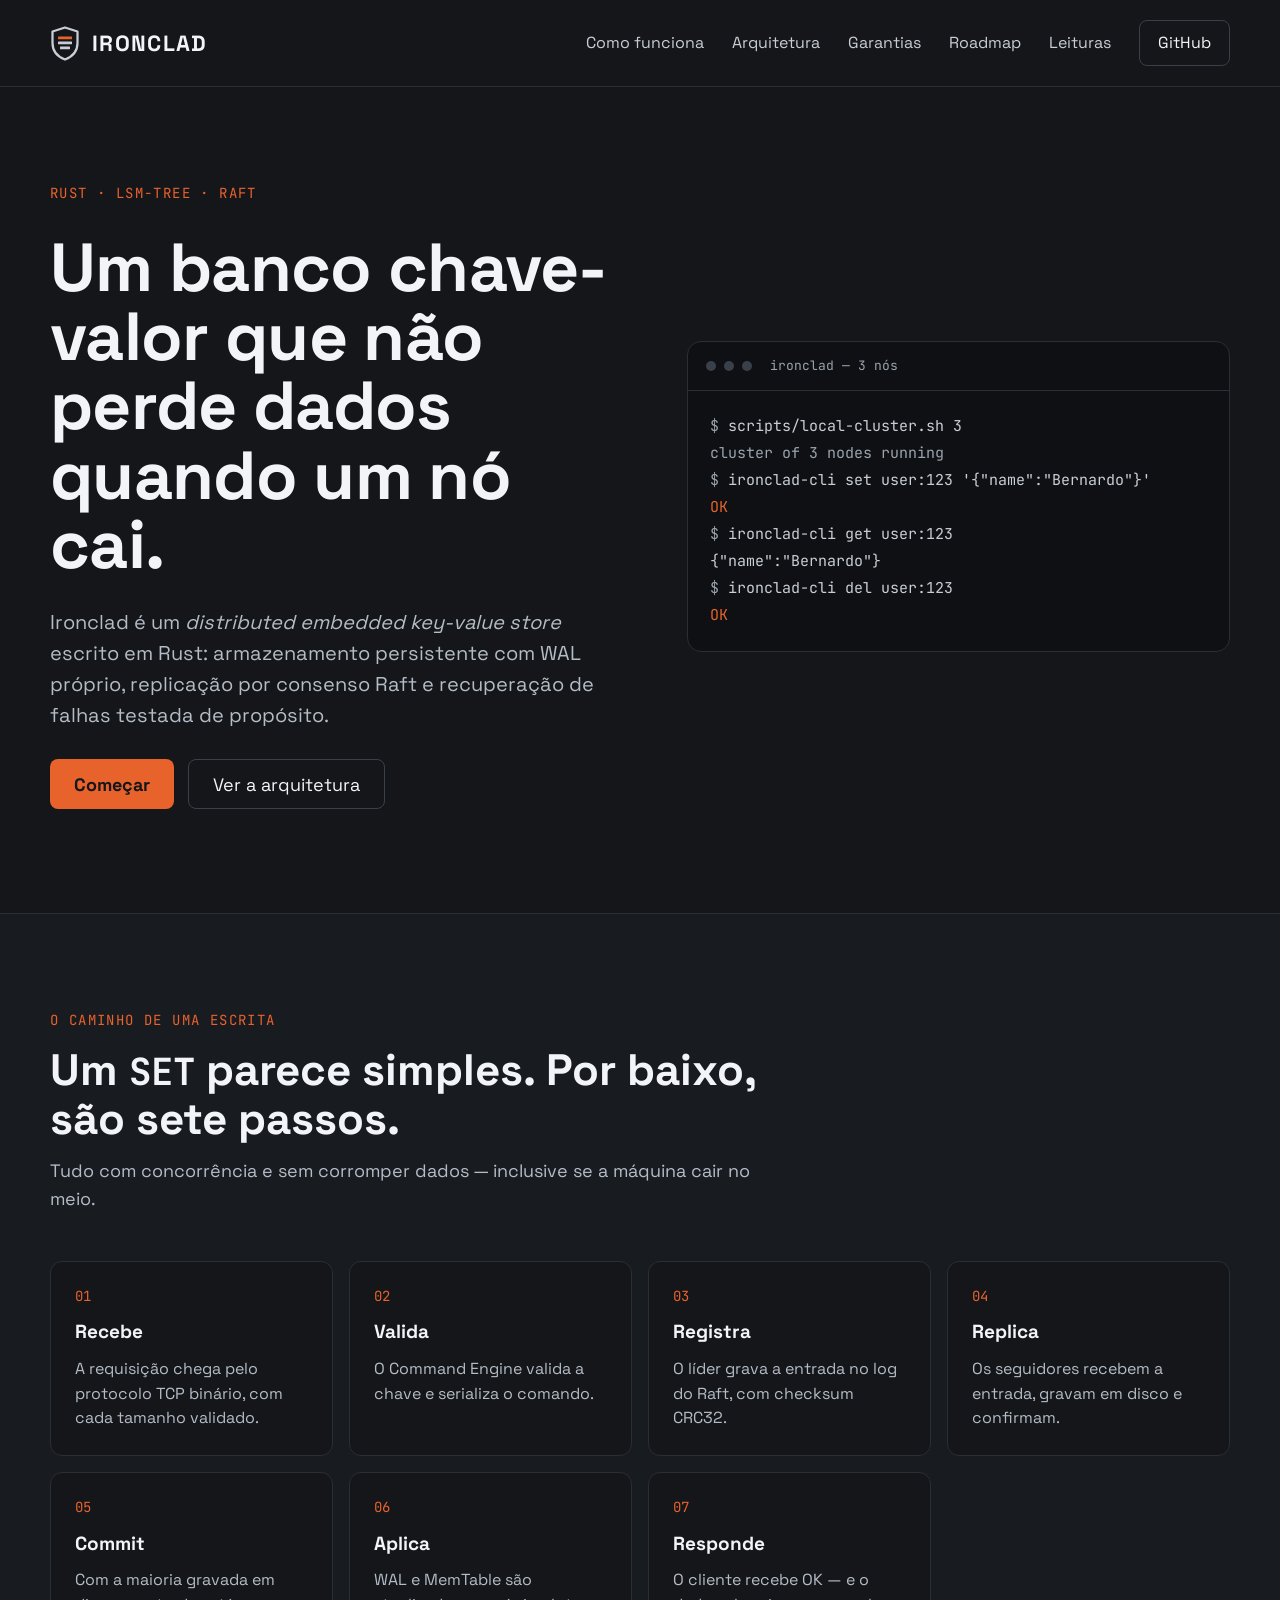
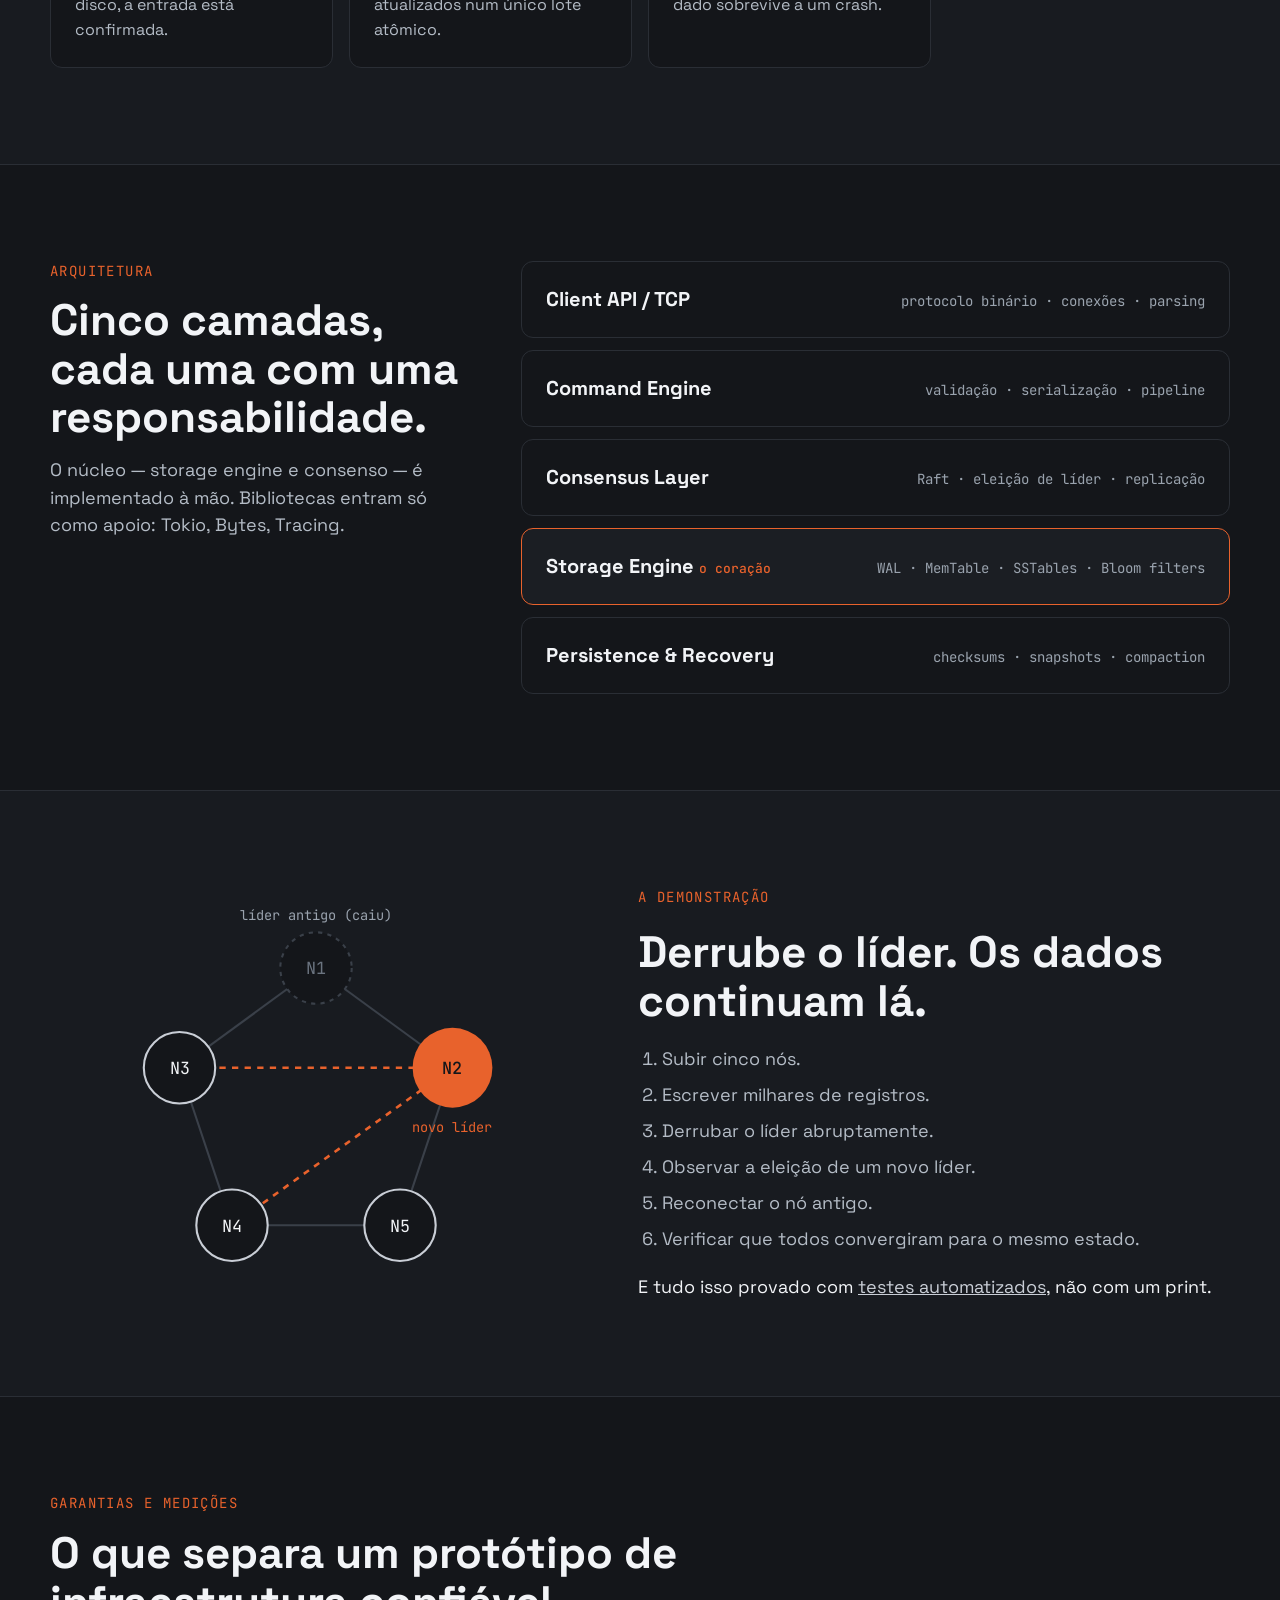
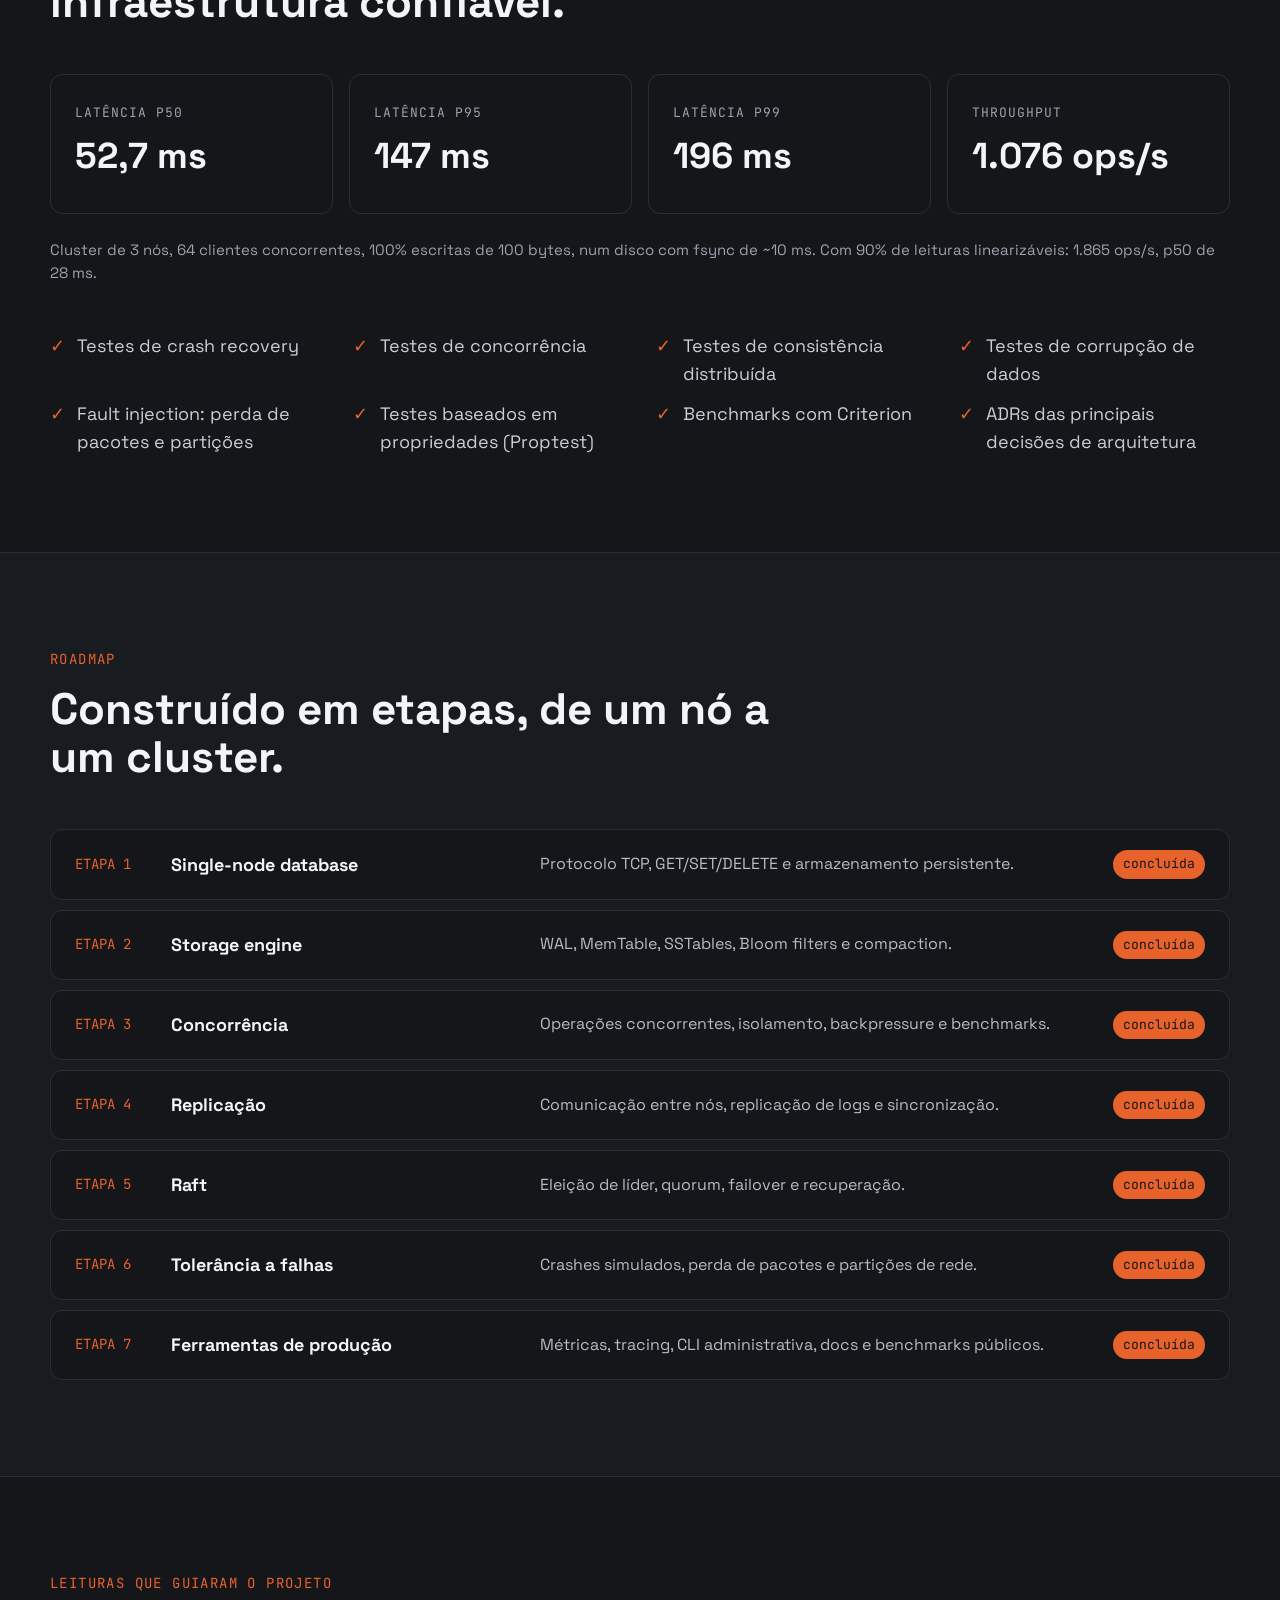
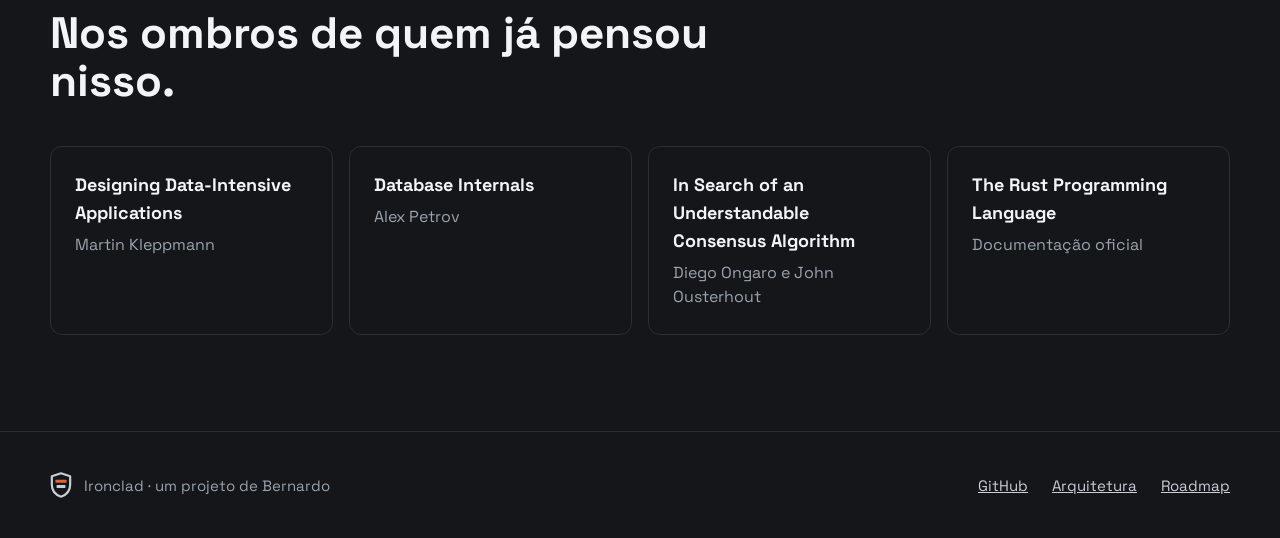
==== index.html @ 98f3405e "Add Ironclad landing page Static page describing Ironclad: write path, architecture, failover demo, " ====
<!doctype html>
<html lang="pt-BR">
<head>
<meta charset="utf-8">
<meta name="viewport" content="width=device-width, initial-scale=1">
<title>Ironclad — banco chave-valor distribuído em Rust</title>
<meta name="description" content="Ironclad: banco de dados chave-valor distribuído escrito do zero em Rust, com storage engine LSM-tree, consenso Raft e recuperação de falhas testada.">
<link rel="icon" href="data:image/svg+xml,%3Csvg xmlns='http://www.w3.org/2000/svg' viewBox='0 0 120 140'%3E%3Cpath d='M60 6 L110 22 V68 C110 102 89 123 60 134 C31 123 10 102 10 68 V22 Z' fill='%2314161A' stroke='%23C9CED6' stroke-width='12'/%3E%3Crect x='30' y='42' width='60' height='16' rx='2' fill='%23E8622C'/%3E%3Crect x='36' y='70' width='48' height='16' rx='2' fill='%23C9CED6'/%3E%3C/svg%3E">
<link rel="preconnect" href="https://fonts.googleapis.com">
<link rel="stylesheet" href="https://fonts.googleapis.com/css2?family=Space+Grotesk:wght@400;500;700&amp;family=JetBrains+Mono:wght@400;500&amp;display=swap">
<style>
body{margin:0;background:#14161A}
a{color:#C9CED6}a:hover{color:#FFFFFF}
</style>
</head>
<body>
<div style="background: #14161A; color: #F2F4F7; font-family: 'Space Grotesk', sans-serif; font-size: 18px; line-height: 1.55">

<header style="border-bottom: 1px solid #2A2E35">
<nav aria-label="Principal" style="max-width: 1180px; margin: 0 auto; padding: 20px 24px; display: flex; flex-wrap: wrap; align-items: center; justify-content: space-between; gap: 16px 32px">
<a href="#topo" style="display: flex; align-items: center; gap: 12px; text-decoration: none; color: #F2F4F7">
<svg width="30" height="35" viewBox="0 0 120 140" aria-hidden="true">
<path d="M60 6 L110 22 V68 C110 102 89 123 60 134 C31 123 10 102 10 68 V22 Z" fill="none" stroke="#C9CED6" stroke-width="9" stroke-linejoin="round"></path>
<rect x="32" y="42" width="56" height="11" rx="2" fill="#E8622C"></rect>
<rect x="32" y="62" width="56" height="11" rx="2" fill="#C9CED6"></rect>
<rect x="40" y="82" width="40" height="11" rx="2" fill="#C9CED6"></rect>
</svg>
<span style="font-size: 22px; font-weight: 700; letter-spacing: 0.06em">IRONCLAD</span>
</a>
<div style="display: flex; flex-wrap: wrap; align-items: center; gap: 8px 28px; font-size: 16px">
<a href="#escrita" style="text-decoration: none">Como funciona</a>
<a href="#arquitetura" style="text-decoration: none">Arquitetura</a>
<a href="#garantias" style="text-decoration: none">Garantias</a>
<a href="#roadmap" style="text-decoration: none">Roadmap</a>
<a href="#leituras" style="text-decoration: none">Leituras</a>
<a href="https://github.com/berdfandrade/ironclad" style="display: inline-flex; align-items: center; min-height: 44px; padding: 0 18px; border: 1px solid #3A4049; border-radius: 8px; text-decoration: none; color: #F2F4F7">GitHub</a>
</div>
</nav>
</header>

<section id="topo" style="max-width: 1180px; margin: 0 auto; padding: 96px 24px 104px; display: flex; flex-wrap: wrap; align-items: center; gap: 56px">
<div style="flex: 1 1 460px; display: flex; flex-direction: column; gap: 28px">
<div style="font-family: 'JetBrains Mono', monospace; font-size: 14px; letter-spacing: 0.1em; color: #E8622C">RUST · LSM-TREE · RAFT</div>
<h1 style="margin: 0; font-size: clamp(40px, 6vw, 68px); line-height: 1.02; font-weight: 700; letter-spacing: -0.01em">Um banco chave-valor que não perde dados quando um nó cai.</h1>
<p style="margin: 0; font-size: 20px; color: #B4BCC6; max-width: 560px">Ironclad é um <em>distributed embedded key-value store</em> escrito em Rust: armazenamento persistente com WAL próprio, replicação por consenso Raft e recuperação de falhas testada de propósito.</p>
<div style="display: flex; flex-wrap: wrap; gap: 14px">
<a href="#comecar" style="display: inline-flex; align-items: center; min-height: 48px; padding: 0 24px; border-radius: 8px; background: #E8622C; color: #14161A; font-weight: 700; text-decoration: none">Começar</a>
<a href="#arquitetura" style="display: inline-flex; align-items: center; min-height: 48px; padding: 0 24px; border-radius: 8px; border: 1px solid #3A4049; color: #F2F4F7; text-decoration: none">Ver a arquitetura</a>
</div>
</div>
<div id="comecar" style="flex: 1 1 420px; min-width: 0; background: #0E1013; border: 1px solid #2A2E35; border-radius: 14px; overflow: hidden">
<div style="display: flex; align-items: center; gap: 8px; padding: 14px 18px; border-bottom: 1px solid #2A2E35">
<span style="width: 10px; height: 10px; border-radius: 50%; background: #3A4049"></span>
<span style="width: 10px; height: 10px; border-radius: 50%; background: #3A4049"></span>
<span style="width: 10px; height: 10px; border-radius: 50%; background: #3A4049"></span>
<span style="margin-left: 10px; font-family: 'JetBrains Mono', monospace; font-size: 13px; color: #9AA3AE">ironclad — 3 nós</span>
</div>
<pre style="margin: 0; padding: 22px; overflow-x: auto; font-family: 'JetBrains Mono', monospace; font-size: 15px; line-height: 1.8; color: #C9CED6"><span style="color: #9AA3AE">$</span> scripts/local-cluster.sh 3
<span style="color: #9AA3AE">cluster of 3 nodes running</span>
<span style="color: #9AA3AE">$</span> ironclad-cli set user:123 '{"name":"Bernardo"}'
<span style="color: #E8622C">OK</span>
<span style="color: #9AA3AE">$</span> ironclad-cli get user:123
{"name":"Bernardo"}
<span style="color: #9AA3AE">$</span> ironclad-cli del user:123
<span style="color: #E8622C">OK</span></pre>
</div>
</section>

<section id="escrita" style="border-top: 1px solid #2A2E35; background: #181B20">
<div style="max-width: 1180px; margin: 0 auto; padding: 96px 24px; display: flex; flex-direction: column; gap: 48px">
<div style="display: flex; flex-direction: column; gap: 14px; max-width: 720px">
<div style="font-family: 'JetBrains Mono', monospace; font-size: 14px; letter-spacing: 0.1em; color: #E8622C">O CAMINHO DE UMA ESCRITA</div>
<h2 style="margin: 0; font-size: clamp(32px, 4vw, 44px); line-height: 1.1">Um <code style="font-family: 'JetBrains Mono', monospace; font-size: 0.85em">SET</code> parece simples. Por baixo, são sete passos.</h2>
<p style="margin: 0; color: #B4BCC6">Tudo com concorrência e sem corromper dados — inclusive se a máquina cair no meio.</p>
</div>
<ol style="margin: 0; padding: 0; list-style: none; display: grid; grid-template-columns: repeat(auto-fit, minmax(240px, 1fr)); gap: 16px">
<li style="padding: 24px; background: #14161A; border: 1px solid #2A2E35; border-radius: 12px; display: flex; flex-direction: column; gap: 10px"><span style="font-family: 'JetBrains Mono', monospace; font-size: 14px; color: #E8622C">01</span><strong style="font-size: 19px">Recebe</strong><span style="color: #B4BCC6; font-size: 16px">A requisição chega pelo protocolo TCP binário, com cada tamanho validado.</span></li>
<li style="padding: 24px; background: #14161A; border: 1px solid #2A2E35; border-radius: 12px; display: flex; flex-direction: column; gap: 10px"><span style="font-family: 'JetBrains Mono', monospace; font-size: 14px; color: #E8622C">02</span><strong style="font-size: 19px">Valida</strong><span style="color: #B4BCC6; font-size: 16px">O Command Engine valida a chave e serializa o comando.</span></li>
<li style="padding: 24px; background: #14161A; border: 1px solid #2A2E35; border-radius: 12px; display: flex; flex-direction: column; gap: 10px"><span style="font-family: 'JetBrains Mono', monospace; font-size: 14px; color: #E8622C">03</span><strong style="font-size: 19px">Registra</strong><span style="color: #B4BCC6; font-size: 16px">O líder grava a entrada no log do Raft, com checksum CRC32.</span></li>
<li style="padding: 24px; background: #14161A; border: 1px solid #2A2E35; border-radius: 12px; display: flex; flex-direction: column; gap: 10px"><span style="font-family: 'JetBrains Mono', monospace; font-size: 14px; color: #E8622C">04</span><strong style="font-size: 19px">Replica</strong><span style="color: #B4BCC6; font-size: 16px">Os seguidores recebem a entrada, gravam em disco e confirmam.</span></li>
<li style="padding: 24px; background: #14161A; border: 1px solid #2A2E35; border-radius: 12px; display: flex; flex-direction: column; gap: 10px"><span style="font-family: 'JetBrains Mono', monospace; font-size: 14px; color: #E8622C">05</span><strong style="font-size: 19px">Commit</strong><span style="color: #B4BCC6; font-size: 16px">Com a maioria gravada em disco, a entrada está confirmada.</span></li>
<li style="padding: 24px; background: #14161A; border: 1px solid #2A2E35; border-radius: 12px; display: flex; flex-direction: column; gap: 10px"><span style="font-family: 'JetBrains Mono', monospace; font-size: 14px; color: #E8622C">06</span><strong style="font-size: 19px">Aplica</strong><span style="color: #B4BCC6; font-size: 16px">WAL e MemTable são atualizados num único lote atômico.</span></li>
<li style="padding: 24px; background: #14161A; border: 1px solid #2A2E35; border-radius: 12px; display: flex; flex-direction: column; gap: 10px"><span style="font-family: 'JetBrains Mono', monospace; font-size: 14px; color: #E8622C">07</span><strong style="font-size: 19px">Responde</strong><span style="color: #B4BCC6; font-size: 16px">O cliente recebe OK — e o dado sobrevive a um crash.</span></li>
</ol>
</div>
</section>

<section id="arquitetura" style="border-top: 1px solid #2A2E35">
<div style="max-width: 1180px; margin: 0 auto; padding: 96px 24px; display: flex; flex-wrap: wrap; gap: 56px">
<div style="flex: 1 1 340px; display: flex; flex-direction: column; gap: 14px">
<div style="font-family: 'JetBrains Mono', monospace; font-size: 14px; letter-spacing: 0.1em; color: #E8622C">ARQUITETURA</div>
<h2 style="margin: 0; font-size: clamp(32px, 4vw, 44px); line-height: 1.1">Cinco camadas, cada uma com uma responsabilidade.</h2>
<p style="margin: 0; color: #B4BCC6">O núcleo — storage engine e consenso — é implementado à mão. Bibliotecas entram só como apoio: Tokio, Bytes, Tracing.</p>
</div>
<div style="flex: 2 1 560px; display: flex; flex-direction: column; gap: 12px">
<div style="padding: 22px 24px; border: 1px solid #2A2E35; border-radius: 12px; display: flex; flex-wrap: wrap; align-items: baseline; justify-content: space-between; gap: 8px 24px"><strong style="font-size: 20px">Client API / TCP</strong><span style="font-family: 'JetBrains Mono', monospace; font-size: 14px; color: #9AA3AE">protocolo binário · conexões · parsing</span></div>
<div style="padding: 22px 24px; border: 1px solid #2A2E35; border-radius: 12px; display: flex; flex-wrap: wrap; align-items: baseline; justify-content: space-between; gap: 8px 24px"><strong style="font-size: 20px">Command Engine</strong><span style="font-family: 'JetBrains Mono', monospace; font-size: 14px; color: #9AA3AE">validação · serialização · pipeline</span></div>
<div style="padding: 22px 24px; border: 1px solid #2A2E35; border-radius: 12px; display: flex; flex-wrap: wrap; align-items: baseline; justify-content: space-between; gap: 8px 24px"><strong style="font-size: 20px">Consensus Layer</strong><span style="font-family: 'JetBrains Mono', monospace; font-size: 14px; color: #9AA3AE">Raft · eleição de líder · replicação</span></div>
<div style="padding: 22px 24px; border: 1px solid #E8622C; border-radius: 12px; background: #1B1E23; display: flex; flex-wrap: wrap; align-items: baseline; justify-content: space-between; gap: 8px 24px"><strong style="font-size: 20px">Storage Engine <span style="font-family: 'JetBrains Mono', monospace; font-size: 13px; font-weight: 500; color: #E8622C">o coração</span></strong><span style="font-family: 'JetBrains Mono', monospace; font-size: 14px; color: #9AA3AE">WAL · MemTable · SSTables · Bloom filters</span></div>
<div style="padding: 22px 24px; border: 1px solid #2A2E35; border-radius: 12px; display: flex; flex-wrap: wrap; align-items: baseline; justify-content: space-between; gap: 8px 24px"><strong style="font-size: 20px">Persistence &amp; Recovery</strong><span style="font-family: 'JetBrains Mono', monospace; font-size: 14px; color: #9AA3AE">checksums · snapshots · compaction</span></div>
</div>
</div>
</section>

<section style="border-top: 1px solid #2A2E35; background: #181B20">
<div style="max-width: 1180px; margin: 0 auto; padding: 96px 24px; display: flex; flex-wrap: wrap; align-items: center; gap: 56px">
<div style="flex: 1 1 380px; display: flex; justify-content: center">
<svg width="100%" viewBox="0 0 400 360" style="max-width: 420px" role="img" aria-label="Cluster de cinco nós: o líder antigo caiu e um novo líder foi eleito">
<g stroke="#3A4049" stroke-width="2" fill="none">
<line x1="200" y1="60" x2="330" y2="155"></line><line x1="200" y1="60" x2="70" y2="155"></line>
<line x1="330" y1="155" x2="280" y2="305"></line><line x1="70" y1="155" x2="120" y2="305"></line>
<line x1="120" y1="305" x2="280" y2="305"></line>
</g>
<g stroke="#E8622C" stroke-width="2.5" stroke-dasharray="6 6" fill="none">
<line x1="330" y1="155" x2="70" y2="155"></line><line x1="330" y1="155" x2="120" y2="305"></line>
</g>
<circle cx="200" cy="60" r="34" fill="#14161A" stroke="#3A4049" stroke-width="2" stroke-dasharray="4 5"></circle>
<text x="200" y="66" text-anchor="middle" font-family="JetBrains Mono, monospace" font-size="16" fill="#6B7480">N1</text>
<text x="200" y="14" text-anchor="middle" font-family="JetBrains Mono, monospace" font-size="13" fill="#9AA3AE">líder antigo (caiu)</text>
<circle cx="330" cy="155" r="38" fill="#E8622C"></circle>
<text x="330" y="161" text-anchor="middle" font-family="JetBrains Mono, monospace" font-size="16" font-weight="500" fill="#14161A">N2</text>
<text x="330" y="216" text-anchor="middle" font-family="JetBrains Mono, monospace" font-size="13" fill="#E8622C">novo líder</text>
<circle cx="70" cy="155" r="34" fill="#14161A" stroke="#C9CED6" stroke-width="2"></circle>
<text x="70" y="161" text-anchor="middle" font-family="JetBrains Mono, monospace" font-size="16" fill="#F2F4F7">N3</text>
<circle cx="120" cy="305" r="34" fill="#14161A" stroke="#C9CED6" stroke-width="2"></circle>
<text x="120" y="311" text-anchor="middle" font-family="JetBrains Mono, monospace" font-size="16" fill="#F2F4F7">N4</text>
<circle cx="280" cy="305" r="34" fill="#14161A" stroke="#C9CED6" stroke-width="2"></circle>
<text x="280" y="311" text-anchor="middle" font-family="JetBrains Mono, monospace" font-size="16" fill="#F2F4F7">N5</text>
</svg>
</div>
<div style="flex: 1 1 440px; display: flex; flex-direction: column; gap: 20px">
<div style="font-family: 'JetBrains Mono', monospace; font-size: 14px; letter-spacing: 0.1em; color: #E8622C">A DEMONSTRAÇÃO</div>
<h2 style="margin: 0; font-size: clamp(32px, 4vw, 44px); line-height: 1.1">Derrube o líder. Os dados continuam lá.</h2>
<ol style="margin: 0; padding-left: 24px; color: #B4BCC6; display: flex; flex-direction: column; gap: 8px">
<li>Subir cinco nós.</li>
<li>Escrever milhares de registros.</li>
<li>Derrubar o líder abruptamente.</li>
<li>Observar a eleição de um novo líder.</li>
<li>Reconectar o nó antigo.</li>
<li>Verificar que todos convergiram para o mesmo estado.</li>
</ol>
<p style="margin: 0; color: #F2F4F7">E tudo isso provado com <a href="https://github.com/berdfandrade/ironclad/blob/main/tests/cluster.rs">testes automatizados</a>, não com um print.</p>
</div>
</div>
</section>

<section id="garantias" style="border-top: 1px solid #2A2E35">
<div style="max-width: 1180px; margin: 0 auto; padding: 96px 24px; display: flex; flex-direction: column; gap: 48px">
<div style="display: flex; flex-direction: column; gap: 14px; max-width: 720px">
<div style="font-family: 'JetBrains Mono', monospace; font-size: 14px; letter-spacing: 0.1em; color: #E8622C">GARANTIAS E MEDIÇÕES</div>
<h2 style="margin: 0; font-size: clamp(32px, 4vw, 44px); line-height: 1.1">O que separa um protótipo de infraestrutura confiável.</h2>
</div>
<div style="display: grid; grid-template-columns: repeat(auto-fit, minmax(200px, 1fr)); gap: 16px">
<div style="padding: 28px 24px; border: 1px solid #2A2E35; border-radius: 12px; display: flex; flex-direction: column; gap: 6px"><span style="font-family: 'JetBrains Mono', monospace; font-size: 13px; letter-spacing: 0.08em; color: #9AA3AE">LATÊNCIA P50</span><span style="font-size: 36px; font-weight: 700">52,7 ms</span></div>
<div style="padding: 28px 24px; border: 1px solid #2A2E35; border-radius: 12px; display: flex; flex-direction: column; gap: 6px"><span style="font-family: 'JetBrains Mono', monospace; font-size: 13px; letter-spacing: 0.08em; color: #9AA3AE">LATÊNCIA P95</span><span style="font-size: 36px; font-weight: 700">147 ms</span></div>
<div style="padding: 28px 24px; border: 1px solid #2A2E35; border-radius: 12px; display: flex; flex-direction: column; gap: 6px"><span style="font-family: 'JetBrains Mono', monospace; font-size: 13px; letter-spacing: 0.08em; color: #9AA3AE">LATÊNCIA P99</span><span style="font-size: 36px; font-weight: 700">196 ms</span></div>
<div style="padding: 28px 24px; border: 1px solid #2A2E35; border-radius: 12px; display: flex; flex-direction: column; gap: 6px"><span style="font-family: 'JetBrains Mono', monospace; font-size: 13px; letter-spacing: 0.08em; color: #9AA3AE">THROUGHPUT</span><span style="font-size: 36px; font-weight: 700">1.076 ops/s</span></div>
</div>
<p style="margin: -24px 0 0; font-size: 15px; color: #9AA3AE">Cluster de 3 nós, 64 clientes concorrentes, 100% escritas de 100 bytes, num disco com fsync de ~10 ms. Com 90% de leituras linearizáveis: 1.865 ops/s, p50 de 28 ms.</p>
<ul style="margin: 0; padding: 0; list-style: none; display: grid; grid-template-columns: repeat(auto-fit, minmax(260px, 1fr)); gap: 12px 32px; color: #C9CED6">
<li style="display: flex; gap: 12px"><span style="color: #E8622C; font-family: 'JetBrains Mono', monospace">✓</span>Testes de crash recovery</li>
<li style="display: flex; gap: 12px"><span style="color: #E8622C; font-family: 'JetBrains Mono', monospace">✓</span>Testes de concorrência</li>
<li style="display: flex; gap: 12px"><span style="color: #E8622C; font-family: 'JetBrains Mono', monospace">✓</span>Testes de consistência distribuída</li>
<li style="display: flex; gap: 12px"><span style="color: #E8622C; font-family: 'JetBrains Mono', monospace">✓</span>Testes de corrupção de dados</li>
<li style="display: flex; gap: 12px"><span style="color: #E8622C; font-family: 'JetBrains Mono', monospace">✓</span>Fault injection: perda de pacotes e partições</li>
<li style="display: flex; gap: 12px"><span style="color: #E8622C; font-family: 'JetBrains Mono', monospace">✓</span>Testes baseados em propriedades (Proptest)</li>
<li style="display: flex; gap: 12px"><span style="color: #E8622C; font-family: 'JetBrains Mono', monospace">✓</span>Benchmarks com Criterion</li>
<li style="display: flex; gap: 12px"><span style="color: #E8622C; font-family: 'JetBrains Mono', monospace">✓</span>ADRs das principais decisões de arquitetura</li>
</ul>
</div>
</section>

<section id="roadmap" style="border-top: 1px solid #2A2E35; background: #181B20">
<div style="max-width: 1180px; margin: 0 auto; padding: 96px 24px; display: flex; flex-direction: column; gap: 48px">
<div style="display: flex; flex-direction: column; gap: 14px; max-width: 720px">
<div style="font-family: 'JetBrains Mono', monospace; font-size: 14px; letter-spacing: 0.1em; color: #E8622C">ROADMAP</div>
<h2 style="margin: 0; font-size: clamp(32px, 4vw, 44px); line-height: 1.1">Construído em etapas, de um nó a um cluster.</h2>
</div>
<ol style="margin: 0; padding: 0; list-style: none; display: flex; flex-direction: column; gap: 10px">
<li style="padding: 20px 24px; background: #14161A; border: 1px solid #2A2E35; border-radius: 12px; display: flex; flex-wrap: wrap; align-items: center; gap: 8px 24px"><span style="font-family: 'JetBrains Mono', monospace; font-size: 14px; color: #E8622C; min-width: 72px">ETAPA 1</span><strong style="flex: 1 1 220px">Single-node database</strong><span style="flex: 2 1 300px; color: #B4BCC6; font-size: 16px">Protocolo TCP, GET/SET/DELETE e armazenamento persistente.</span><span style="font-family: 'JetBrains Mono', monospace; font-size: 13px; padding: 4px 10px; border-radius: 999px; background: #E8622C; color: #14161A">concluída</span></li>
<li style="padding: 20px 24px; background: #14161A; border: 1px solid #2A2E35; border-radius: 12px; display: flex; flex-wrap: wrap; align-items: center; gap: 8px 24px"><span style="font-family: 'JetBrains Mono', monospace; font-size: 14px; color: #E8622C; min-width: 72px">ETAPA 2</span><strong style="flex: 1 1 220px">Storage engine</strong><span style="flex: 2 1 300px; color: #B4BCC6; font-size: 16px">WAL, MemTable, SSTables, Bloom filters e compaction.</span><span style="font-family: 'JetBrains Mono', monospace; font-size: 13px; padding: 4px 10px; border-radius: 999px; background: #E8622C; color: #14161A">concluída</span></li>
<li style="padding: 20px 24px; background: #14161A; border: 1px solid #2A2E35; border-radius: 12px; display: flex; flex-wrap: wrap; align-items: center; gap: 8px 24px"><span style="font-family: 'JetBrains Mono', monospace; font-size: 14px; color: #E8622C; min-width: 72px">ETAPA 3</span><strong style="flex: 1 1 220px">Concorrência</strong><span style="flex: 2 1 300px; color: #B4BCC6; font-size: 16px">Operações concorrentes, isolamento, backpressure e benchmarks.</span><span style="font-family: 'JetBrains Mono', monospace; font-size: 13px; padding: 4px 10px; border-radius: 999px; background: #E8622C; color: #14161A">concluída</span></li>
<li style="padding: 20px 24px; background: #14161A; border: 1px solid #2A2E35; border-radius: 12px; display: flex; flex-wrap: wrap; align-items: center; gap: 8px 24px"><span style="font-family: 'JetBrains Mono', monospace; font-size: 14px; color: #E8622C; min-width: 72px">ETAPA 4</span><strong style="flex: 1 1 220px">Replicação</strong><span style="flex: 2 1 300px; color: #B4BCC6; font-size: 16px">Comunicação entre nós, replicação de logs e sincronização.</span><span style="font-family: 'JetBrains Mono', monospace; font-size: 13px; padding: 4px 10px; border-radius: 999px; background: #E8622C; color: #14161A">concluída</span></li>
<li style="padding: 20px 24px; background: #14161A; border: 1px solid #2A2E35; border-radius: 12px; display: flex; flex-wrap: wrap; align-items: center; gap: 8px 24px"><span style="font-family: 'JetBrains Mono', monospace; font-size: 14px; color: #E8622C; min-width: 72px">ETAPA 5</span><strong style="flex: 1 1 220px">Raft</strong><span style="flex: 2 1 300px; color: #B4BCC6; font-size: 16px">Eleição de líder, quorum, failover e recuperação.</span><span style="font-family: 'JetBrains Mono', monospace; font-size: 13px; padding: 4px 10px; border-radius: 999px; background: #E8622C; color: #14161A">concluída</span></li>
<li style="padding: 20px 24px; background: #14161A; border: 1px solid #2A2E35; border-radius: 12px; display: flex; flex-wrap: wrap; align-items: center; gap: 8px 24px"><span style="font-family: 'JetBrains Mono', monospace; font-size: 14px; color: #E8622C; min-width: 72px">ETAPA 6</span><strong style="flex: 1 1 220px">Tolerância a falhas</strong><span style="flex: 2 1 300px; color: #B4BCC6; font-size: 16px">Crashes simulados, perda de pacotes e partições de rede.</span><span style="font-family: 'JetBrains Mono', monospace; font-size: 13px; padding: 4px 10px; border-radius: 999px; background: #E8622C; color: #14161A">concluída</span></li>
<li style="padding: 20px 24px; background: #14161A; border: 1px solid #2A2E35; border-radius: 12px; display: flex; flex-wrap: wrap; align-items: center; gap: 8px 24px"><span style="font-family: 'JetBrains Mono', monospace; font-size: 14px; color: #E8622C; min-width: 72px">ETAPA 7</span><strong style="flex: 1 1 220px">Ferramentas de produção</strong><span style="flex: 2 1 300px; color: #B4BCC6; font-size: 16px">Métricas, tracing, CLI administrativa, docs e benchmarks públicos.</span><span style="font-family: 'JetBrains Mono', monospace; font-size: 13px; padding: 4px 10px; border-radius: 999px; background: #E8622C; color: #14161A">concluída</span></li>
</ol>
</div>
</section>

<section id="leituras" style="border-top: 1px solid #2A2E35">
<div style="max-width: 1180px; margin: 0 auto; padding: 96px 24px; display: flex; flex-direction: column; gap: 40px">
<div style="display: flex; flex-direction: column; gap: 14px; max-width: 720px">
<div style="font-family: 'JetBrains Mono', monospace; font-size: 14px; letter-spacing: 0.1em; color: #E8622C">LEITURAS QUE GUIARAM O PROJETO</div>
<h2 style="margin: 0; font-size: clamp(32px, 4vw, 44px); line-height: 1.1">Nos ombros de quem já pensou nisso.</h2>
</div>
<div style="display: grid; grid-template-columns: repeat(auto-fit, minmax(240px, 1fr)); gap: 16px">
<div style="padding: 24px; border: 1px solid #2A2E35; border-radius: 12px; display: flex; flex-direction: column; gap: 6px"><strong>Designing Data-Intensive Applications</strong><span style="color: #9AA3AE; font-size: 16px">Martin Kleppmann</span></div>
<div style="padding: 24px; border: 1px solid #2A2E35; border-radius: 12px; display: flex; flex-direction: column; gap: 6px"><strong>Database Internals</strong><span style="color: #9AA3AE; font-size: 16px">Alex Petrov</span></div>
<div style="padding: 24px; border: 1px solid #2A2E35; border-radius: 12px; display: flex; flex-direction: column; gap: 6px"><strong>In Search of an Understandable Consensus Algorithm</strong><span style="color: #9AA3AE; font-size: 16px">Diego Ongaro e John Ousterhout</span></div>
<div style="padding: 24px; border: 1px solid #2A2E35; border-radius: 12px; display: flex; flex-direction: column; gap: 6px"><strong>The Rust Programming Language</strong><span style="color: #9AA3AE; font-size: 16px">Documentação oficial</span></div>
</div>
</div>
</section>

<footer style="border-top: 1px solid #2A2E35">
<div style="max-width: 1180px; margin: 0 auto; padding: 40px 24px; display: flex; flex-wrap: wrap; align-items: center; justify-content: space-between; gap: 16px; font-size: 15px; color: #9AA3AE">
<div style="display: flex; align-items: center; gap: 12px">
<svg width="22" height="26" viewBox="0 0 120 140" aria-hidden="true">
<path d="M60 6 L110 22 V68 C110 102 89 123 60 134 C31 123 10 102 10 68 V22 Z" fill="none" stroke="#C9CED6" stroke-width="12" stroke-linejoin="round"></path>
<rect x="30" y="42" width="60" height="16" rx="2" fill="#E8622C"></rect>
<rect x="36" y="70" width="48" height="16" rx="2" fill="#C9CED6"></rect>
</svg>
<span>Ironclad · um projeto de Bernardo</span>
</div>
<div style="display: flex; flex-wrap: wrap; gap: 24px">
<a href="https://github.com/berdfandrade/ironclad">GitHub</a>
<a href="#arquitetura">Arquitetura</a>
<a href="#roadmap">Roadmap</a>
</div>
</div>
</footer>

</div>
</body>
</html>
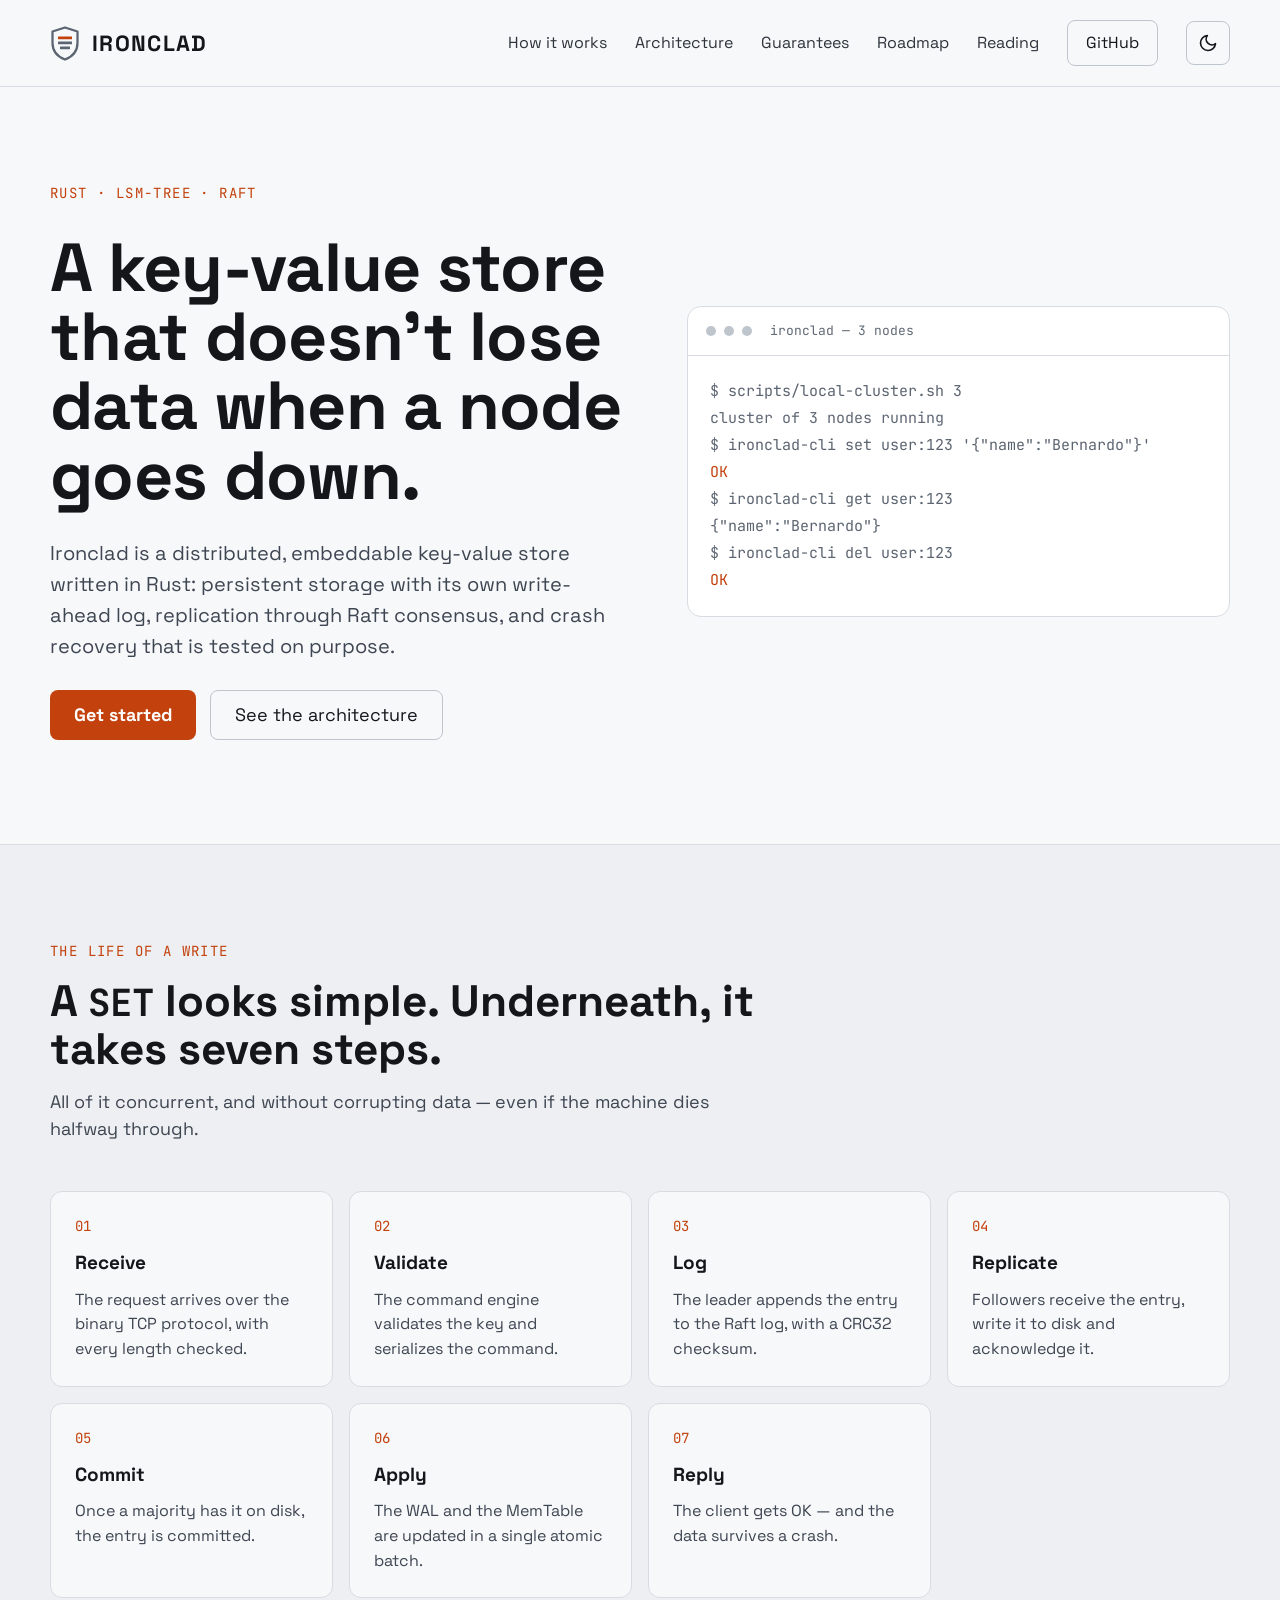
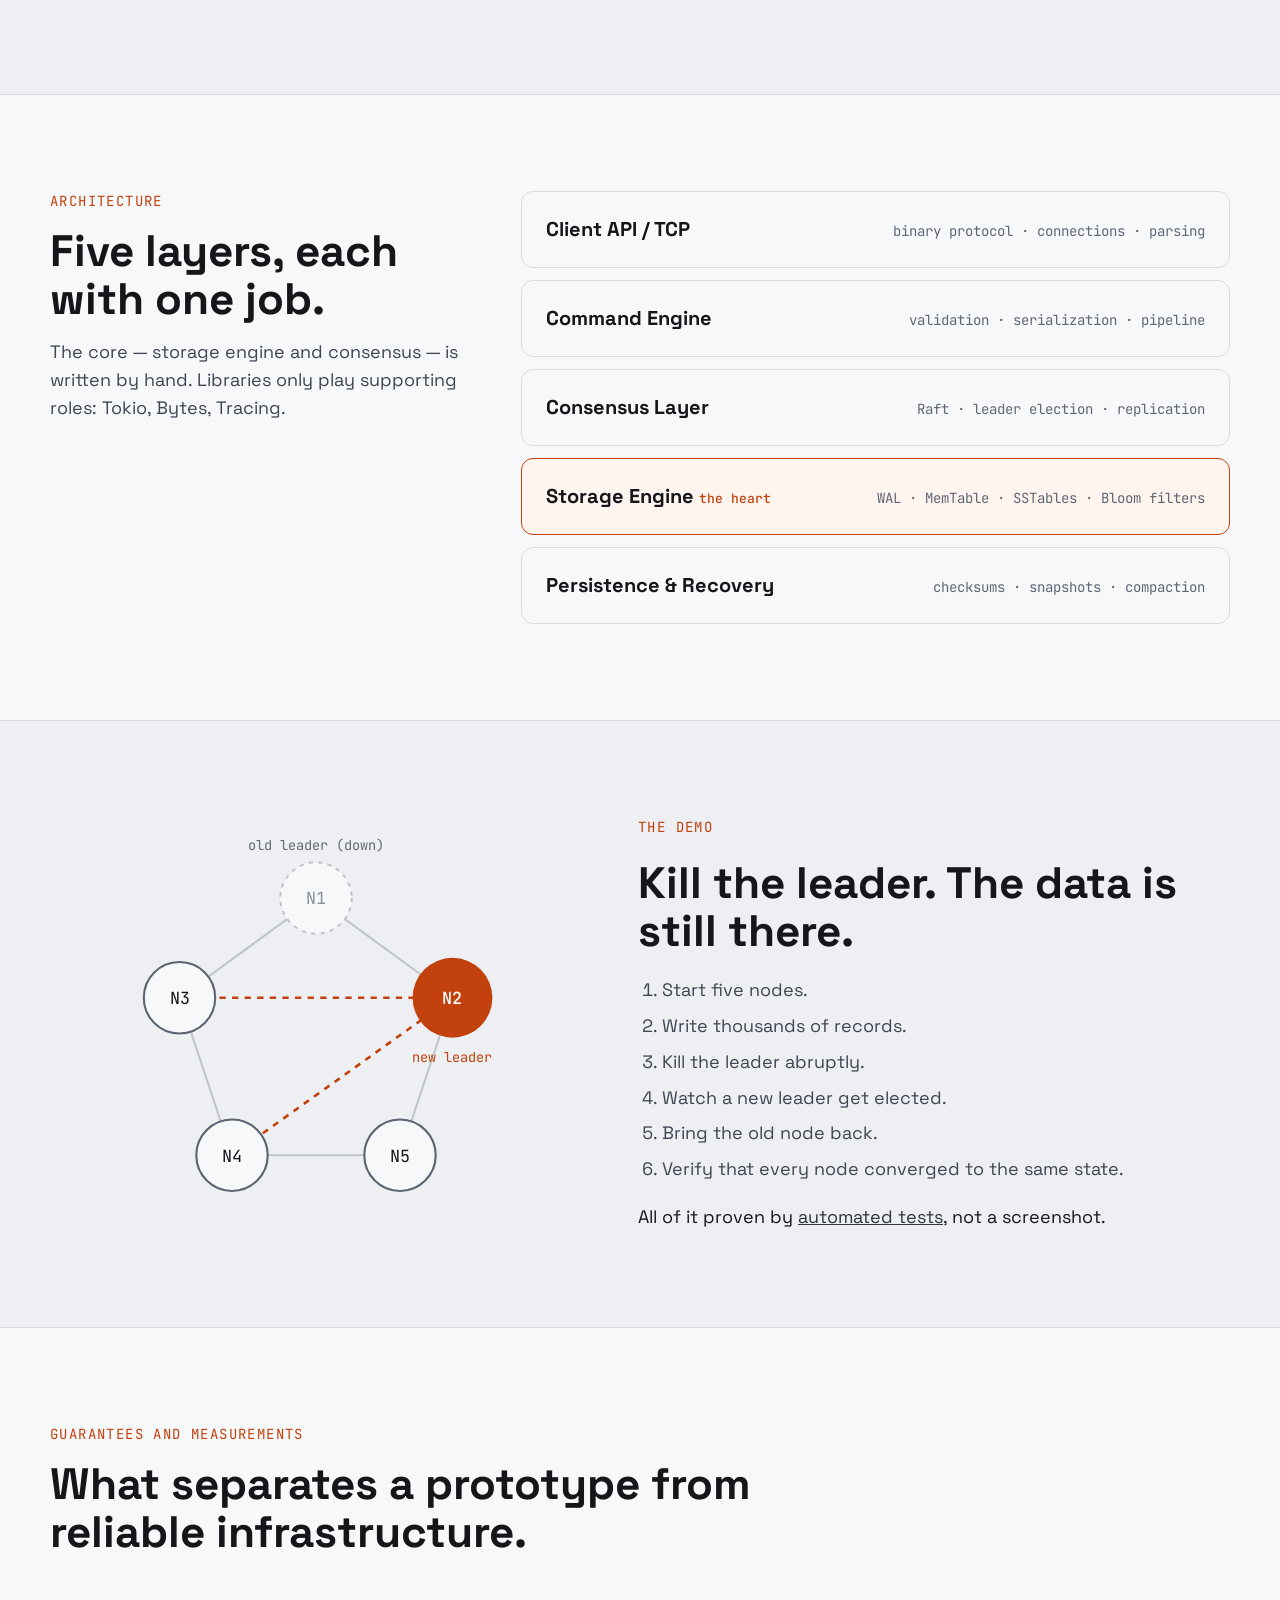
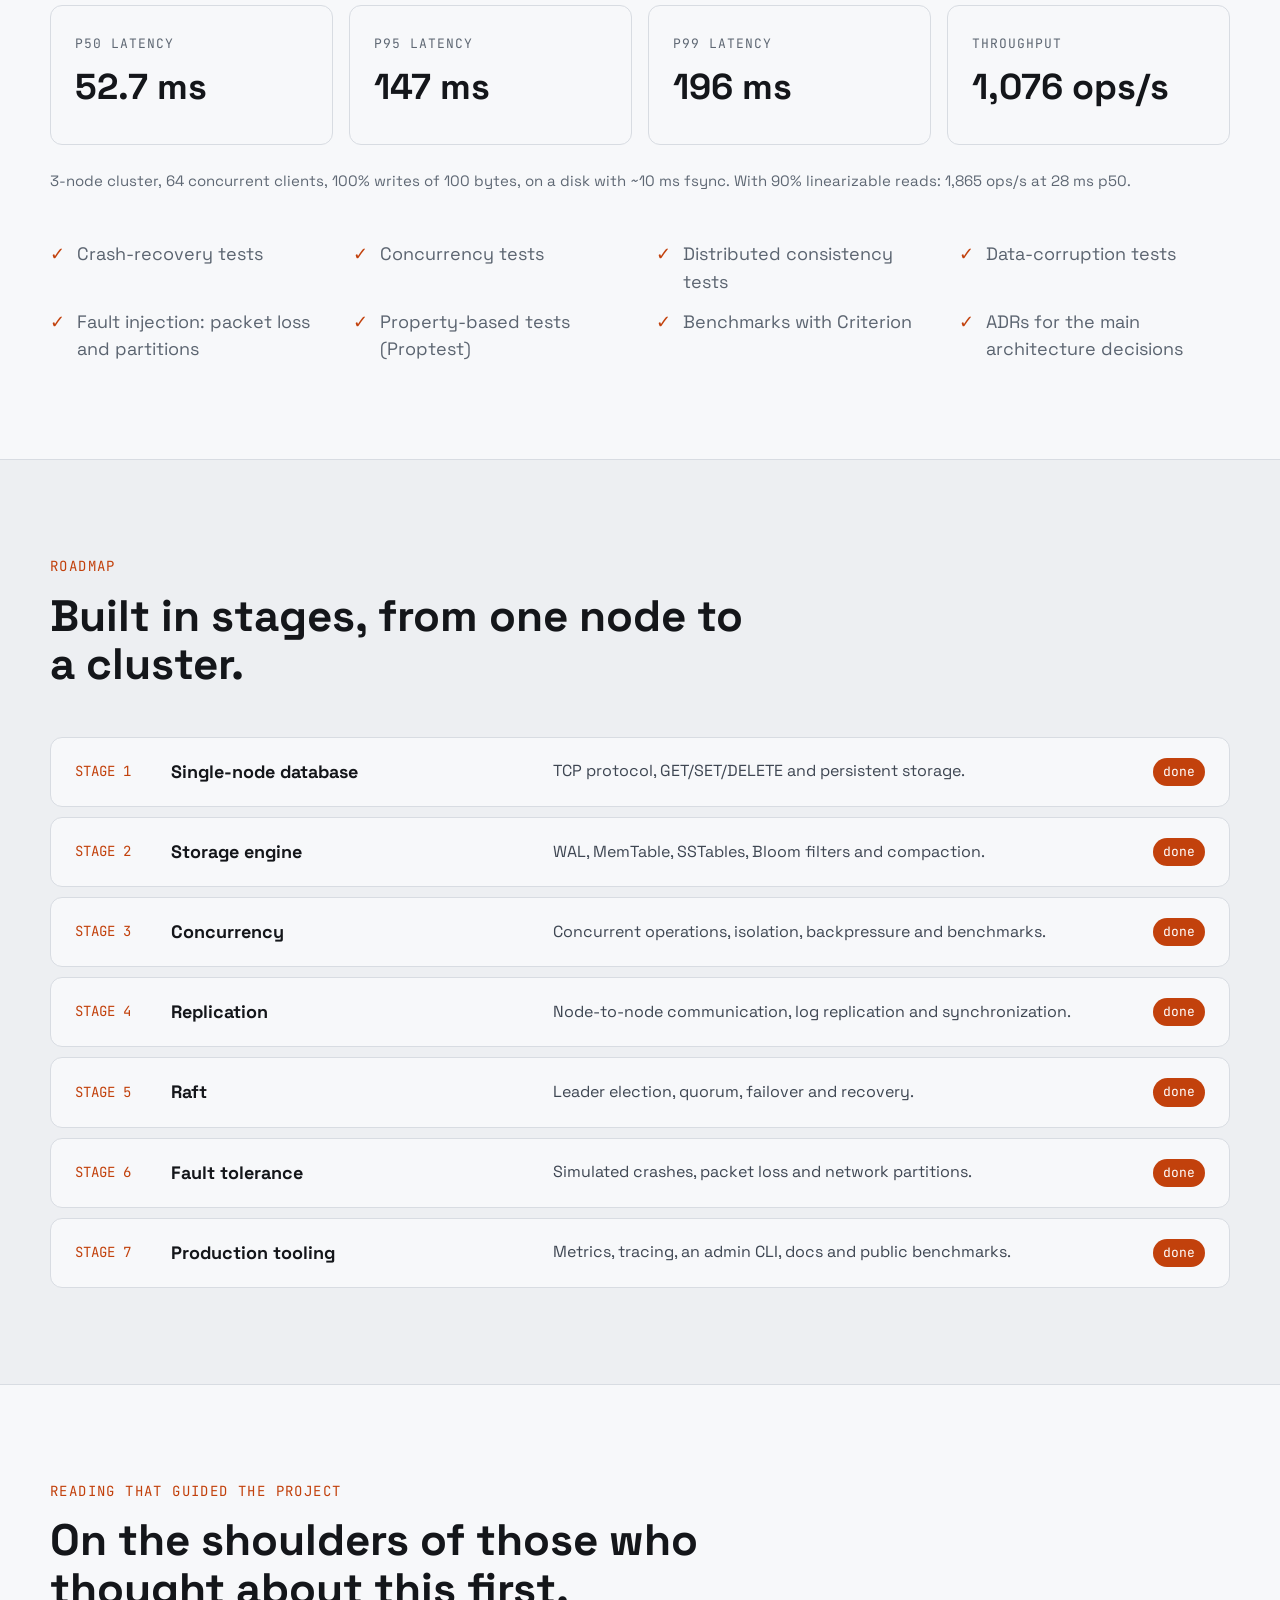
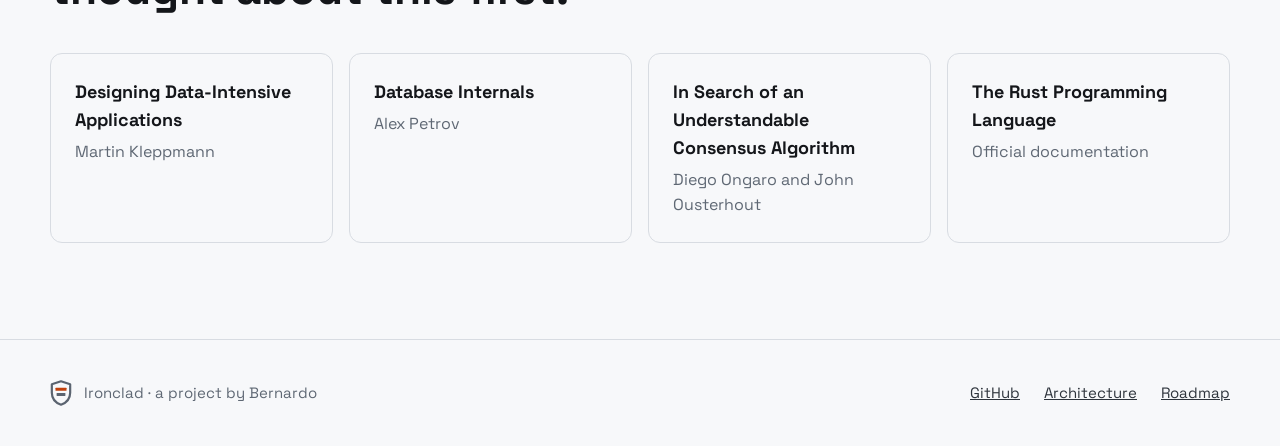
==== commit fbbe3b53: "Translate page to English and add light theme Colors are CSS variables; the theme follows the system" ====
--- a/index.html
+++ b/index.html
@@ -1,226 +1,249 @@
 <!doctype html>
-<html lang="pt-BR">
+<html lang="en">
 <head>
 <meta charset="utf-8">
 <meta name="viewport" content="width=device-width, initial-scale=1">
-<title>Ironclad — banco chave-valor distribuído em Rust</title>
-<meta name="description" content="Ironclad: banco de dados chave-valor distribuído escrito do zero em Rust, com storage engine LSM-tree, consenso Raft e recuperação de falhas testada.">
+<title>Ironclad — a distributed key-value store in Rust</title>
+<meta name="description" content="Ironclad: a distributed key-value database written from scratch in Rust, with an LSM-tree storage engine, Raft consensus and tested crash recovery.">
 <link rel="icon" href="data:image/svg+xml,%3Csvg xmlns='http://www.w3.org/2000/svg' viewBox='0 0 120 140'%3E%3Cpath d='M60 6 L110 22 V68 C110 102 89 123 60 134 C31 123 10 102 10 68 V22 Z' fill='%2314161A' stroke='%23C9CED6' stroke-width='12'/%3E%3Crect x='30' y='42' width='60' height='16' rx='2' fill='%23E8622C'/%3E%3Crect x='36' y='70' width='48' height='16' rx='2' fill='%23C9CED6'/%3E%3C/svg%3E">
 <link rel="preconnect" href="https://fonts.googleapis.com">
 <link rel="stylesheet" href="https://fonts.googleapis.com/css2?family=Space+Grotesk:wght@400;500;700&amp;family=JetBrains+Mono:wght@400;500&amp;display=swap">
 <style>
-body{margin:0;background:#14161A}
-a{color:#C9CED6}a:hover{color:#FFFFFF}
+:root{color-scheme:dark;--bg:#14161A;--bg-alt:#181B20;--term-bg:#0E1013;--card-hi:#1B1E23;--border:#2A2E35;--border-strong:#3A4049;--text:#F2F4F7;--text-2:#B4BCC6;--steel:#C9CED6;--muted:#9AA3AE;--dim:#6B7480;--accent:#E8622C;--on-accent:#14161A;--link:#C9CED6;--link-hover:#FFFFFF}
+@media (prefers-color-scheme: light){:root:not([data-theme="dark"]){color-scheme:light;--bg:#F7F8FA;--bg-alt:#EDEFF2;--term-bg:#FFFFFF;--card-hi:#FFF4EE;--border:#D8DCE2;--border-strong:#BFC5CD;--text:#14161A;--text-2:#3E4652;--steel:#5B6470;--muted:#5F6874;--dim:#8A929C;--accent:#C2410C;--on-accent:#FFFFFF;--link:#2E343C;--link-hover:#000000}}
+:root[data-theme="light"]{color-scheme:light;--bg:#F7F8FA;--bg-alt:#EDEFF2;--term-bg:#FFFFFF;--card-hi:#FFF4EE;--border:#D8DCE2;--border-strong:#BFC5CD;--text:#14161A;--text-2:#3E4652;--steel:#5B6470;--muted:#5F6874;--dim:#8A929C;--accent:#C2410C;--on-accent:#FFFFFF;--link:#2E343C;--link-hover:#000000}
+body{margin:0;background:var(--bg)}
+a{color:var(--link)}a:hover{color:var(--link-hover)}
+#theme-toggle{display:inline-flex;align-items:center;justify-content:center;width:44px;height:44px;padding:0;border:1px solid var(--border-strong);border-radius:8px;background:transparent;color:var(--text);cursor:pointer}
+#theme-toggle[hidden]{display:none}
+#theme-toggle:hover{border-color:var(--text-2)}
+#theme-toggle:focus-visible,a:focus-visible{outline:2px solid var(--accent);outline-offset:2px}
+:root[data-theme="light"] .icon-sun,:root:not([data-theme="light"]) .icon-moon{display:none}
 </style>
+<script>
+(function(){var t;try{t=localStorage.getItem("theme")}catch(e){}
+if(t!=="light"&&t!=="dark"){t=matchMedia("(prefers-color-scheme: light)").matches?"light":"dark"}
+document.documentElement.dataset.theme=t})();
+</script>
 </head>
 <body>
-<div style="background: #14161A; color: #F2F4F7; font-family: 'Space Grotesk', sans-serif; font-size: 18px; line-height: 1.55">
-
-<header style="border-bottom: 1px solid #2A2E35">
-<nav aria-label="Principal" style="max-width: 1180px; margin: 0 auto; padding: 20px 24px; display: flex; flex-wrap: wrap; align-items: center; justify-content: space-between; gap: 16px 32px">
-<a href="#topo" style="display: flex; align-items: center; gap: 12px; text-decoration: none; color: #F2F4F7">
+<div style="background: var(--bg); color: var(--text); font-family: 'Space Grotesk', sans-serif; font-size: 18px; line-height: 1.55">
+
+<header style="border-bottom: 1px solid var(--border)">
+<nav aria-label="Main" style="max-width: 1180px; margin: 0 auto; padding: 20px 24px; display: flex; flex-wrap: wrap; align-items: center; justify-content: space-between; gap: 16px 32px">
+<a href="#top" style="display: flex; align-items: center; gap: 12px; text-decoration: none; color: var(--text)">
 <svg width="30" height="35" viewBox="0 0 120 140" aria-hidden="true">
-<path d="M60 6 L110 22 V68 C110 102 89 123 60 134 C31 123 10 102 10 68 V22 Z" fill="none" stroke="#C9CED6" stroke-width="9" stroke-linejoin="round"></path>
-<rect x="32" y="42" width="56" height="11" rx="2" fill="#E8622C"></rect>
-<rect x="32" y="62" width="56" height="11" rx="2" fill="#C9CED6"></rect>
-<rect x="40" y="82" width="40" height="11" rx="2" fill="#C9CED6"></rect>
+<path d="M60 6 L110 22 V68 C110 102 89 123 60 134 C31 123 10 102 10 68 V22 Z" fill="none" stroke-width="9" stroke-linejoin="round" style="stroke: var(--steel)"></path>
+<rect x="32" y="42" width="56" height="11" rx="2" style="fill: var(--accent)"></rect>
+<rect x="32" y="62" width="56" height="11" rx="2" style="fill: var(--steel)"></rect>
+<rect x="40" y="82" width="40" height="11" rx="2" style="fill: var(--steel)"></rect>
 </svg>
 <span style="font-size: 22px; font-weight: 700; letter-spacing: 0.06em">IRONCLAD</span>
 </a>
 <div style="display: flex; flex-wrap: wrap; align-items: center; gap: 8px 28px; font-size: 16px">
-<a href="#escrita" style="text-decoration: none">Como funciona</a>
-<a href="#arquitetura" style="text-decoration: none">Arquitetura</a>
-<a href="#garantias" style="text-decoration: none">Garantias</a>
+<a href="#write-path" style="text-decoration: none">How it works</a>
+<a href="#architecture" style="text-decoration: none">Architecture</a>
+<a href="#guarantees" style="text-decoration: none">Guarantees</a>
 <a href="#roadmap" style="text-decoration: none">Roadmap</a>
-<a href="#leituras" style="text-decoration: none">Leituras</a>
-<a href="https://github.com/berdfandrade/ironclad" style="display: inline-flex; align-items: center; min-height: 44px; padding: 0 18px; border: 1px solid #3A4049; border-radius: 8px; text-decoration: none; color: #F2F4F7">GitHub</a>
+<a href="#reading" style="text-decoration: none">Reading</a>
+<a href="https://github.com/berdfandrade/ironclad" style="display: inline-flex; align-items: center; min-height: 44px; padding: 0 18px; border: 1px solid var(--border-strong); border-radius: 8px; text-decoration: none; color: var(--text)">GitHub</a>
+<button type="button" id="theme-toggle" hidden aria-label="Switch theme" title="Switch theme">
+<svg class="icon-sun" width="20" height="20" viewBox="0 0 24 24" fill="none" stroke="currentColor" stroke-width="2" stroke-linecap="round" aria-hidden="true"><circle cx="12" cy="12" r="4"></circle><path d="M12 2v2M12 20v2M4.9 4.9l1.4 1.4M17.7 17.7l1.4 1.4M2 12h2M20 12h2M4.9 19.1l1.4-1.4M17.7 6.3l1.4-1.4"></path></svg>
+<svg class="icon-moon" width="20" height="20" viewBox="0 0 24 24" fill="none" stroke="currentColor" stroke-width="2" stroke-linecap="round" stroke-linejoin="round" aria-hidden="true"><path d="M21 12.8A9 9 0 1 1 11.2 3a7 7 0 0 0 9.8 9.8z"></path></svg>
+</button>
 </div>
 </nav>
 </header>
 
-<section id="topo" style="max-width: 1180px; margin: 0 auto; padding: 96px 24px 104px; display: flex; flex-wrap: wrap; align-items: center; gap: 56px">
+<section id="top" style="max-width: 1180px; margin: 0 auto; padding: 96px 24px 104px; display: flex; flex-wrap: wrap; align-items: center; gap: 56px">
 <div style="flex: 1 1 460px; display: flex; flex-direction: column; gap: 28px">
-<div style="font-family: 'JetBrains Mono', monospace; font-size: 14px; letter-spacing: 0.1em; color: #E8622C">RUST · LSM-TREE · RAFT</div>
-<h1 style="margin: 0; font-size: clamp(40px, 6vw, 68px); line-height: 1.02; font-weight: 700; letter-spacing: -0.01em">Um banco chave-valor que não perde dados quando um nó cai.</h1>
-<p style="margin: 0; font-size: 20px; color: #B4BCC6; max-width: 560px">Ironclad é um <em>distributed embedded key-value store</em> escrito em Rust: armazenamento persistente com WAL próprio, replicação por consenso Raft e recuperação de falhas testada de propósito.</p>
+<div style="font-family: 'JetBrains Mono', monospace; font-size: 14px; letter-spacing: 0.1em; color: var(--accent)">RUST · LSM-TREE · RAFT</div>
+<h1 style="margin: 0; font-size: clamp(40px, 6vw, 68px); line-height: 1.02; font-weight: 700; letter-spacing: -0.01em">A key-value store that doesn’t lose data when a node goes down.</h1>
+<p style="margin: 0; font-size: 20px; color: var(--text-2); max-width: 560px">Ironclad is a distributed, embeddable key-value store written in Rust: persistent storage with its own write-ahead log, replication through Raft consensus, and crash recovery that is tested on purpose.</p>
 <div style="display: flex; flex-wrap: wrap; gap: 14px">
-<a href="#comecar" style="display: inline-flex; align-items: center; min-height: 48px; padding: 0 24px; border-radius: 8px; background: #E8622C; color: #14161A; font-weight: 700; text-decoration: none">Começar</a>
-<a href="#arquitetura" style="display: inline-flex; align-items: center; min-height: 48px; padding: 0 24px; border-radius: 8px; border: 1px solid #3A4049; color: #F2F4F7; text-decoration: none">Ver a arquitetura</a>
-</div>
-</div>
-<div id="comecar" style="flex: 1 1 420px; min-width: 0; background: #0E1013; border: 1px solid #2A2E35; border-radius: 14px; overflow: hidden">
-<div style="display: flex; align-items: center; gap: 8px; padding: 14px 18px; border-bottom: 1px solid #2A2E35">
-<span style="width: 10px; height: 10px; border-radius: 50%; background: #3A4049"></span>
-<span style="width: 10px; height: 10px; border-radius: 50%; background: #3A4049"></span>
-<span style="width: 10px; height: 10px; border-radius: 50%; background: #3A4049"></span>
-<span style="margin-left: 10px; font-family: 'JetBrains Mono', monospace; font-size: 13px; color: #9AA3AE">ironclad — 3 nós</span>
-</div>
-<pre style="margin: 0; padding: 22px; overflow-x: auto; font-family: 'JetBrains Mono', monospace; font-size: 15px; line-height: 1.8; color: #C9CED6"><span style="color: #9AA3AE">$</span> scripts/local-cluster.sh 3
-<span style="color: #9AA3AE">cluster of 3 nodes running</span>
-<span style="color: #9AA3AE">$</span> ironclad-cli set user:123 '{"name":"Bernardo"}'
-<span style="color: #E8622C">OK</span>
-<span style="color: #9AA3AE">$</span> ironclad-cli get user:123
+<a href="#get-started" style="display: inline-flex; align-items: center; min-height: 48px; padding: 0 24px; border-radius: 8px; background: var(--accent); color: var(--on-accent); font-weight: 700; text-decoration: none">Get started</a>
+<a href="#architecture" style="display: inline-flex; align-items: center; min-height: 48px; padding: 0 24px; border-radius: 8px; border: 1px solid var(--border-strong); color: var(--text); text-decoration: none">See the architecture</a>
+</div>
+</div>
+<div id="get-started" style="flex: 1 1 420px; min-width: 0; background: var(--term-bg); border: 1px solid var(--border); border-radius: 14px; overflow: hidden">
+<div style="display: flex; align-items: center; gap: 8px; padding: 14px 18px; border-bottom: 1px solid var(--border)">
+<span style="width: 10px; height: 10px; border-radius: 50%; background: var(--border-strong)"></span>
+<span style="width: 10px; height: 10px; border-radius: 50%; background: var(--border-strong)"></span>
+<span style="width: 10px; height: 10px; border-radius: 50%; background: var(--border-strong)"></span>
+<span style="margin-left: 10px; font-family: 'JetBrains Mono', monospace; font-size: 13px; color: var(--muted)">ironclad — 3 nodes</span>
+</div>
+<pre style="margin: 0; padding: 22px; overflow-x: auto; font-family: 'JetBrains Mono', monospace; font-size: 15px; line-height: 1.8; color: var(--steel)"><span style="color: var(--muted)">$</span> scripts/local-cluster.sh 3
+<span style="color: var(--muted)">cluster of 3 nodes running</span>
+<span style="color: var(--muted)">$</span> ironclad-cli set user:123 '{"name":"Bernardo"}'
+<span style="color: var(--accent)">OK</span>
+<span style="color: var(--muted)">$</span> ironclad-cli get user:123
 {"name":"Bernardo"}
-<span style="color: #9AA3AE">$</span> ironclad-cli del user:123
-<span style="color: #E8622C">OK</span></pre>
-</div>
-</section>
-
-<section id="escrita" style="border-top: 1px solid #2A2E35; background: #181B20">
+<span style="color: var(--muted)">$</span> ironclad-cli del user:123
+<span style="color: var(--accent)">OK</span></pre>
+</div>
+</section>
+
+<section id="write-path" style="border-top: 1px solid var(--border); background: var(--bg-alt)">
 <div style="max-width: 1180px; margin: 0 auto; padding: 96px 24px; display: flex; flex-direction: column; gap: 48px">
 <div style="display: flex; flex-direction: column; gap: 14px; max-width: 720px">
-<div style="font-family: 'JetBrains Mono', monospace; font-size: 14px; letter-spacing: 0.1em; color: #E8622C">O CAMINHO DE UMA ESCRITA</div>
-<h2 style="margin: 0; font-size: clamp(32px, 4vw, 44px); line-height: 1.1">Um <code style="font-family: 'JetBrains Mono', monospace; font-size: 0.85em">SET</code> parece simples. Por baixo, são sete passos.</h2>
-<p style="margin: 0; color: #B4BCC6">Tudo com concorrência e sem corromper dados — inclusive se a máquina cair no meio.</p>
+<div style="font-family: 'JetBrains Mono', monospace; font-size: 14px; letter-spacing: 0.1em; color: var(--accent)">THE LIFE OF A WRITE</div>
+<h2 style="margin: 0; font-size: clamp(32px, 4vw, 44px); line-height: 1.1">A <code style="font-family: 'JetBrains Mono', monospace; font-size: 0.85em">SET</code> looks simple. Underneath, it takes seven steps.</h2>
+<p style="margin: 0; color: var(--text-2)">All of it concurrent, and without corrupting data — even if the machine dies halfway through.</p>
 </div>
 <ol style="margin: 0; padding: 0; list-style: none; display: grid; grid-template-columns: repeat(auto-fit, minmax(240px, 1fr)); gap: 16px">
-<li style="padding: 24px; background: #14161A; border: 1px solid #2A2E35; border-radius: 12px; display: flex; flex-direction: column; gap: 10px"><span style="font-family: 'JetBrains Mono', monospace; font-size: 14px; color: #E8622C">01</span><strong style="font-size: 19px">Recebe</strong><span style="color: #B4BCC6; font-size: 16px">A requisição chega pelo protocolo TCP binário, com cada tamanho validado.</span></li>
-<li style="padding: 24px; background: #14161A; border: 1px solid #2A2E35; border-radius: 12px; display: flex; flex-direction: column; gap: 10px"><span style="font-family: 'JetBrains Mono', monospace; font-size: 14px; color: #E8622C">02</span><strong style="font-size: 19px">Valida</strong><span style="color: #B4BCC6; font-size: 16px">O Command Engine valida a chave e serializa o comando.</span></li>
-<li style="padding: 24px; background: #14161A; border: 1px solid #2A2E35; border-radius: 12px; display: flex; flex-direction: column; gap: 10px"><span style="font-family: 'JetBrains Mono', monospace; font-size: 14px; color: #E8622C">03</span><strong style="font-size: 19px">Registra</strong><span style="color: #B4BCC6; font-size: 16px">O líder grava a entrada no log do Raft, com checksum CRC32.</span></li>
-<li style="padding: 24px; background: #14161A; border: 1px solid #2A2E35; border-radius: 12px; display: flex; flex-direction: column; gap: 10px"><span style="font-family: 'JetBrains Mono', monospace; font-size: 14px; color: #E8622C">04</span><strong style="font-size: 19px">Replica</strong><span style="color: #B4BCC6; font-size: 16px">Os seguidores recebem a entrada, gravam em disco e confirmam.</span></li>
-<li style="padding: 24px; background: #14161A; border: 1px solid #2A2E35; border-radius: 12px; display: flex; flex-direction: column; gap: 10px"><span style="font-family: 'JetBrains Mono', monospace; font-size: 14px; color: #E8622C">05</span><strong style="font-size: 19px">Commit</strong><span style="color: #B4BCC6; font-size: 16px">Com a maioria gravada em disco, a entrada está confirmada.</span></li>
-<li style="padding: 24px; background: #14161A; border: 1px solid #2A2E35; border-radius: 12px; display: flex; flex-direction: column; gap: 10px"><span style="font-family: 'JetBrains Mono', monospace; font-size: 14px; color: #E8622C">06</span><strong style="font-size: 19px">Aplica</strong><span style="color: #B4BCC6; font-size: 16px">WAL e MemTable são atualizados num único lote atômico.</span></li>
-<li style="padding: 24px; background: #14161A; border: 1px solid #2A2E35; border-radius: 12px; display: flex; flex-direction: column; gap: 10px"><span style="font-family: 'JetBrains Mono', monospace; font-size: 14px; color: #E8622C">07</span><strong style="font-size: 19px">Responde</strong><span style="color: #B4BCC6; font-size: 16px">O cliente recebe OK — e o dado sobrevive a um crash.</span></li>
+<li style="padding: 24px; background: var(--bg); border: 1px solid var(--border); border-radius: 12px; display: flex; flex-direction: column; gap: 10px"><span style="font-family: 'JetBrains Mono', monospace; font-size: 14px; color: var(--accent)">01</span><strong style="font-size: 19px">Receive</strong><span style="color: var(--text-2); font-size: 16px">The request arrives over the binary TCP protocol, with every length checked.</span></li>
+<li style="padding: 24px; background: var(--bg); border: 1px solid var(--border); border-radius: 12px; display: flex; flex-direction: column; gap: 10px"><span style="font-family: 'JetBrains Mono', monospace; font-size: 14px; color: var(--accent)">02</span><strong style="font-size: 19px">Validate</strong><span style="color: var(--text-2); font-size: 16px">The command engine validates the key and serializes the command.</span></li>
+<li style="padding: 24px; background: var(--bg); border: 1px solid var(--border); border-radius: 12px; display: flex; flex-direction: column; gap: 10px"><span style="font-family: 'JetBrains Mono', monospace; font-size: 14px; color: var(--accent)">03</span><strong style="font-size: 19px">Log</strong><span style="color: var(--text-2); font-size: 16px">The leader appends the entry to the Raft log, with a CRC32 checksum.</span></li>
+<li style="padding: 24px; background: var(--bg); border: 1px solid var(--border); border-radius: 12px; display: flex; flex-direction: column; gap: 10px"><span style="font-family: 'JetBrains Mono', monospace; font-size: 14px; color: var(--accent)">04</span><strong style="font-size: 19px">Replicate</strong><span style="color: var(--text-2); font-size: 16px">Followers receive the entry, write it to disk and acknowledge it.</span></li>
+<li style="padding: 24px; background: var(--bg); border: 1px solid var(--border); border-radius: 12px; display: flex; flex-direction: column; gap: 10px"><span style="font-family: 'JetBrains Mono', monospace; font-size: 14px; color: var(--accent)">05</span><strong style="font-size: 19px">Commit</strong><span style="color: var(--text-2); font-size: 16px">Once a majority has it on disk, the entry is committed.</span></li>
+<li style="padding: 24px; background: var(--bg); border: 1px solid var(--border); border-radius: 12px; display: flex; flex-direction: column; gap: 10px"><span style="font-family: 'JetBrains Mono', monospace; font-size: 14px; color: var(--accent)">06</span><strong style="font-size: 19px">Apply</strong><span style="color: var(--text-2); font-size: 16px">The WAL and the MemTable are updated in a single atomic batch.</span></li>
+<li style="padding: 24px; background: var(--bg); border: 1px solid var(--border); border-radius: 12px; display: flex; flex-direction: column; gap: 10px"><span style="font-family: 'JetBrains Mono', monospace; font-size: 14px; color: var(--accent)">07</span><strong style="font-size: 19px">Reply</strong><span style="color: var(--text-2); font-size: 16px">The client gets OK — and the data survives a crash.</span></li>
 </ol>
 </div>
 </section>
 
-<section id="arquitetura" style="border-top: 1px solid #2A2E35">
+<section id="architecture" style="border-top: 1px solid var(--border)">
 <div style="max-width: 1180px; margin: 0 auto; padding: 96px 24px; display: flex; flex-wrap: wrap; gap: 56px">
 <div style="flex: 1 1 340px; display: flex; flex-direction: column; gap: 14px">
-<div style="font-family: 'JetBrains Mono', monospace; font-size: 14px; letter-spacing: 0.1em; color: #E8622C">ARQUITETURA</div>
-<h2 style="margin: 0; font-size: clamp(32px, 4vw, 44px); line-height: 1.1">Cinco camadas, cada uma com uma responsabilidade.</h2>
-<p style="margin: 0; color: #B4BCC6">O núcleo — storage engine e consenso — é implementado à mão. Bibliotecas entram só como apoio: Tokio, Bytes, Tracing.</p>
+<div style="font-family: 'JetBrains Mono', monospace; font-size: 14px; letter-spacing: 0.1em; color: var(--accent)">ARCHITECTURE</div>
+<h2 style="margin: 0; font-size: clamp(32px, 4vw, 44px); line-height: 1.1">Five layers, each with one job.</h2>
+<p style="margin: 0; color: var(--text-2)">The core — storage engine and consensus — is written by hand. Libraries only play supporting roles: Tokio, Bytes, Tracing.</p>
 </div>
 <div style="flex: 2 1 560px; display: flex; flex-direction: column; gap: 12px">
-<div style="padding: 22px 24px; border: 1px solid #2A2E35; border-radius: 12px; display: flex; flex-wrap: wrap; align-items: baseline; justify-content: space-between; gap: 8px 24px"><strong style="font-size: 20px">Client API / TCP</strong><span style="font-family: 'JetBrains Mono', monospace; font-size: 14px; color: #9AA3AE">protocolo binário · conexões · parsing</span></div>
-<div style="padding: 22px 24px; border: 1px solid #2A2E35; border-radius: 12px; display: flex; flex-wrap: wrap; align-items: baseline; justify-content: space-between; gap: 8px 24px"><strong style="font-size: 20px">Command Engine</strong><span style="font-family: 'JetBrains Mono', monospace; font-size: 14px; color: #9AA3AE">validação · serialização · pipeline</span></div>
-<div style="padding: 22px 24px; border: 1px solid #2A2E35; border-radius: 12px; display: flex; flex-wrap: wrap; align-items: baseline; justify-content: space-between; gap: 8px 24px"><strong style="font-size: 20px">Consensus Layer</strong><span style="font-family: 'JetBrains Mono', monospace; font-size: 14px; color: #9AA3AE">Raft · eleição de líder · replicação</span></div>
-<div style="padding: 22px 24px; border: 1px solid #E8622C; border-radius: 12px; background: #1B1E23; display: flex; flex-wrap: wrap; align-items: baseline; justify-content: space-between; gap: 8px 24px"><strong style="font-size: 20px">Storage Engine <span style="font-family: 'JetBrains Mono', monospace; font-size: 13px; font-weight: 500; color: #E8622C">o coração</span></strong><span style="font-family: 'JetBrains Mono', monospace; font-size: 14px; color: #9AA3AE">WAL · MemTable · SSTables · Bloom filters</span></div>
-<div style="padding: 22px 24px; border: 1px solid #2A2E35; border-radius: 12px; display: flex; flex-wrap: wrap; align-items: baseline; justify-content: space-between; gap: 8px 24px"><strong style="font-size: 20px">Persistence &amp; Recovery</strong><span style="font-family: 'JetBrains Mono', monospace; font-size: 14px; color: #9AA3AE">checksums · snapshots · compaction</span></div>
-</div>
-</div>
-</section>
-
-<section style="border-top: 1px solid #2A2E35; background: #181B20">
+<div style="padding: 22px 24px; border: 1px solid var(--border); border-radius: 12px; display: flex; flex-wrap: wrap; align-items: baseline; justify-content: space-between; gap: 8px 24px"><strong style="font-size: 20px">Client API / TCP</strong><span style="font-family: 'JetBrains Mono', monospace; font-size: 14px; color: var(--muted)">binary protocol · connections · parsing</span></div>
+<div style="padding: 22px 24px; border: 1px solid var(--border); border-radius: 12px; display: flex; flex-wrap: wrap; align-items: baseline; justify-content: space-between; gap: 8px 24px"><strong style="font-size: 20px">Command Engine</strong><span style="font-family: 'JetBrains Mono', monospace; font-size: 14px; color: var(--muted)">validation · serialization · pipeline</span></div>
+<div style="padding: 22px 24px; border: 1px solid var(--border); border-radius: 12px; display: flex; flex-wrap: wrap; align-items: baseline; justify-content: space-between; gap: 8px 24px"><strong style="font-size: 20px">Consensus Layer</strong><span style="font-family: 'JetBrains Mono', monospace; font-size: 14px; color: var(--muted)">Raft · leader election · replication</span></div>
+<div style="padding: 22px 24px; border: 1px solid var(--accent); border-radius: 12px; background: var(--card-hi); display: flex; flex-wrap: wrap; align-items: baseline; justify-content: space-between; gap: 8px 24px"><strong style="font-size: 20px">Storage Engine <span style="font-family: 'JetBrains Mono', monospace; font-size: 13px; font-weight: 500; color: var(--accent)">the heart</span></strong><span style="font-family: 'JetBrains Mono', monospace; font-size: 14px; color: var(--muted)">WAL · MemTable · SSTables · Bloom filters</span></div>
+<div style="padding: 22px 24px; border: 1px solid var(--border); border-radius: 12px; display: flex; flex-wrap: wrap; align-items: baseline; justify-content: space-between; gap: 8px 24px"><strong style="font-size: 20px">Persistence &amp; Recovery</strong><span style="font-family: 'JetBrains Mono', monospace; font-size: 14px; color: var(--muted)">checksums · snapshots · compaction</span></div>
+</div>
+</div>
+</section>
+
+<section style="border-top: 1px solid var(--border); background: var(--bg-alt)">
 <div style="max-width: 1180px; margin: 0 auto; padding: 96px 24px; display: flex; flex-wrap: wrap; align-items: center; gap: 56px">
 <div style="flex: 1 1 380px; display: flex; justify-content: center">
-<svg width="100%" viewBox="0 0 400 360" style="max-width: 420px" role="img" aria-label="Cluster de cinco nós: o líder antigo caiu e um novo líder foi eleito">
-<g stroke="#3A4049" stroke-width="2" fill="none">
+<svg width="100%" viewBox="0 0 400 360" style="max-width: 420px" role="img" aria-label="Five-node cluster: the old leader went down and a new leader was elected">
+<g stroke-width="2" fill="none" style="stroke: var(--border-strong)">
 <line x1="200" y1="60" x2="330" y2="155"></line><line x1="200" y1="60" x2="70" y2="155"></line>
 <line x1="330" y1="155" x2="280" y2="305"></line><line x1="70" y1="155" x2="120" y2="305"></line>
 <line x1="120" y1="305" x2="280" y2="305"></line>
 </g>
-<g stroke="#E8622C" stroke-width="2.5" stroke-dasharray="6 6" fill="none">
+<g stroke-width="2.5" stroke-dasharray="6 6" fill="none" style="stroke: var(--accent)">
 <line x1="330" y1="155" x2="70" y2="155"></line><line x1="330" y1="155" x2="120" y2="305"></line>
 </g>
-<circle cx="200" cy="60" r="34" fill="#14161A" stroke="#3A4049" stroke-width="2" stroke-dasharray="4 5"></circle>
-<text x="200" y="66" text-anchor="middle" font-family="JetBrains Mono, monospace" font-size="16" fill="#6B7480">N1</text>
-<text x="200" y="14" text-anchor="middle" font-family="JetBrains Mono, monospace" font-size="13" fill="#9AA3AE">líder antigo (caiu)</text>
-<circle cx="330" cy="155" r="38" fill="#E8622C"></circle>
-<text x="330" y="161" text-anchor="middle" font-family="JetBrains Mono, monospace" font-size="16" font-weight="500" fill="#14161A">N2</text>
-<text x="330" y="216" text-anchor="middle" font-family="JetBrains Mono, monospace" font-size="13" fill="#E8622C">novo líder</text>
-<circle cx="70" cy="155" r="34" fill="#14161A" stroke="#C9CED6" stroke-width="2"></circle>
-<text x="70" y="161" text-anchor="middle" font-family="JetBrains Mono, monospace" font-size="16" fill="#F2F4F7">N3</text>
-<circle cx="120" cy="305" r="34" fill="#14161A" stroke="#C9CED6" stroke-width="2"></circle>
-<text x="120" y="311" text-anchor="middle" font-family="JetBrains Mono, monospace" font-size="16" fill="#F2F4F7">N4</text>
-<circle cx="280" cy="305" r="34" fill="#14161A" stroke="#C9CED6" stroke-width="2"></circle>
-<text x="280" y="311" text-anchor="middle" font-family="JetBrains Mono, monospace" font-size="16" fill="#F2F4F7">N5</text>
+<circle cx="200" cy="60" r="34" stroke-width="2" stroke-dasharray="4 5" style="fill: var(--bg); stroke: var(--border-strong)"></circle>
+<text x="200" y="66" text-anchor="middle" font-family="JetBrains Mono, monospace" font-size="16" style="fill: var(--dim)">N1</text>
+<text x="200" y="14" text-anchor="middle" font-family="JetBrains Mono, monospace" font-size="13" style="fill: var(--muted)">old leader (down)</text>
+<circle cx="330" cy="155" r="38" style="fill: var(--accent)"></circle>
+<text x="330" y="161" text-anchor="middle" font-family="JetBrains Mono, monospace" font-size="16" font-weight="500" style="fill: var(--on-accent)">N2</text>
+<text x="330" y="216" text-anchor="middle" font-family="JetBrains Mono, monospace" font-size="13" style="fill: var(--accent)">new leader</text>
+<circle cx="70" cy="155" r="34" stroke-width="2" style="fill: var(--bg); stroke: var(--steel)"></circle>
+<text x="70" y="161" text-anchor="middle" font-family="JetBrains Mono, monospace" font-size="16" style="fill: var(--text)">N3</text>
+<circle cx="120" cy="305" r="34" stroke-width="2" style="fill: var(--bg); stroke: var(--steel)"></circle>
+<text x="120" y="311" text-anchor="middle" font-family="JetBrains Mono, monospace" font-size="16" style="fill: var(--text)">N4</text>
+<circle cx="280" cy="305" r="34" stroke-width="2" style="fill: var(--bg); stroke: var(--steel)"></circle>
+<text x="280" y="311" text-anchor="middle" font-family="JetBrains Mono, monospace" font-size="16" style="fill: var(--text)">N5</text>
 </svg>
 </div>
 <div style="flex: 1 1 440px; display: flex; flex-direction: column; gap: 20px">
-<div style="font-family: 'JetBrains Mono', monospace; font-size: 14px; letter-spacing: 0.1em; color: #E8622C">A DEMONSTRAÇÃO</div>
-<h2 style="margin: 0; font-size: clamp(32px, 4vw, 44px); line-height: 1.1">Derrube o líder. Os dados continuam lá.</h2>
-<ol style="margin: 0; padding-left: 24px; color: #B4BCC6; display: flex; flex-direction: column; gap: 8px">
-<li>Subir cinco nós.</li>
-<li>Escrever milhares de registros.</li>
-<li>Derrubar o líder abruptamente.</li>
-<li>Observar a eleição de um novo líder.</li>
-<li>Reconectar o nó antigo.</li>
-<li>Verificar que todos convergiram para o mesmo estado.</li>
+<div style="font-family: 'JetBrains Mono', monospace; font-size: 14px; letter-spacing: 0.1em; color: var(--accent)">THE DEMO</div>
+<h2 style="margin: 0; font-size: clamp(32px, 4vw, 44px); line-height: 1.1">Kill the leader. The data is still there.</h2>
+<ol style="margin: 0; padding-left: 24px; color: var(--text-2); display: flex; flex-direction: column; gap: 8px">
+<li>Start five nodes.</li>
+<li>Write thousands of records.</li>
+<li>Kill the leader abruptly.</li>
+<li>Watch a new leader get elected.</li>
+<li>Bring the old node back.</li>
+<li>Verify that every node converged to the same state.</li>
 </ol>
-<p style="margin: 0; color: #F2F4F7">E tudo isso provado com <a href="https://github.com/berdfandrade/ironclad/blob/main/tests/cluster.rs">testes automatizados</a>, não com um print.</p>
-</div>
-</div>
-</section>
-
-<section id="garantias" style="border-top: 1px solid #2A2E35">
+<p style="margin: 0; color: var(--text)">All of it proven by <a href="https://github.com/berdfandrade/ironclad/blob/main/tests/cluster.rs">automated tests</a>, not a screenshot.</p>
+</div>
+</div>
+</section>
+
+<section id="guarantees" style="border-top: 1px solid var(--border)">
 <div style="max-width: 1180px; margin: 0 auto; padding: 96px 24px; display: flex; flex-direction: column; gap: 48px">
 <div style="display: flex; flex-direction: column; gap: 14px; max-width: 720px">
-<div style="font-family: 'JetBrains Mono', monospace; font-size: 14px; letter-spacing: 0.1em; color: #E8622C">GARANTIAS E MEDIÇÕES</div>
-<h2 style="margin: 0; font-size: clamp(32px, 4vw, 44px); line-height: 1.1">O que separa um protótipo de infraestrutura confiável.</h2>
+<div style="font-family: 'JetBrains Mono', monospace; font-size: 14px; letter-spacing: 0.1em; color: var(--accent)">GUARANTEES AND MEASUREMENTS</div>
+<h2 style="margin: 0; font-size: clamp(32px, 4vw, 44px); line-height: 1.1">What separates a prototype from reliable infrastructure.</h2>
 </div>
 <div style="display: grid; grid-template-columns: repeat(auto-fit, minmax(200px, 1fr)); gap: 16px">
-<div style="padding: 28px 24px; border: 1px solid #2A2E35; border-radius: 12px; display: flex; flex-direction: column; gap: 6px"><span style="font-family: 'JetBrains Mono', monospace; font-size: 13px; letter-spacing: 0.08em; color: #9AA3AE">LATÊNCIA P50</span><span style="font-size: 36px; font-weight: 700">52,7 ms</span></div>
-<div style="padding: 28px 24px; border: 1px solid #2A2E35; border-radius: 12px; display: flex; flex-direction: column; gap: 6px"><span style="font-family: 'JetBrains Mono', monospace; font-size: 13px; letter-spacing: 0.08em; color: #9AA3AE">LATÊNCIA P95</span><span style="font-size: 36px; font-weight: 700">147 ms</span></div>
-<div style="padding: 28px 24px; border: 1px solid #2A2E35; border-radius: 12px; display: flex; flex-direction: column; gap: 6px"><span style="font-family: 'JetBrains Mono', monospace; font-size: 13px; letter-spacing: 0.08em; color: #9AA3AE">LATÊNCIA P99</span><span style="font-size: 36px; font-weight: 700">196 ms</span></div>
-<div style="padding: 28px 24px; border: 1px solid #2A2E35; border-radius: 12px; display: flex; flex-direction: column; gap: 6px"><span style="font-family: 'JetBrains Mono', monospace; font-size: 13px; letter-spacing: 0.08em; color: #9AA3AE">THROUGHPUT</span><span style="font-size: 36px; font-weight: 700">1.076 ops/s</span></div>
-</div>
-<p style="margin: -24px 0 0; font-size: 15px; color: #9AA3AE">Cluster de 3 nós, 64 clientes concorrentes, 100% escritas de 100 bytes, num disco com fsync de ~10 ms. Com 90% de leituras linearizáveis: 1.865 ops/s, p50 de 28 ms.</p>
-<ul style="margin: 0; padding: 0; list-style: none; display: grid; grid-template-columns: repeat(auto-fit, minmax(260px, 1fr)); gap: 12px 32px; color: #C9CED6">
-<li style="display: flex; gap: 12px"><span style="color: #E8622C; font-family: 'JetBrains Mono', monospace">✓</span>Testes de crash recovery</li>
-<li style="display: flex; gap: 12px"><span style="color: #E8622C; font-family: 'JetBrains Mono', monospace">✓</span>Testes de concorrência</li>
-<li style="display: flex; gap: 12px"><span style="color: #E8622C; font-family: 'JetBrains Mono', monospace">✓</span>Testes de consistência distribuída</li>
-<li style="display: flex; gap: 12px"><span style="color: #E8622C; font-family: 'JetBrains Mono', monospace">✓</span>Testes de corrupção de dados</li>
-<li style="display: flex; gap: 12px"><span style="color: #E8622C; font-family: 'JetBrains Mono', monospace">✓</span>Fault injection: perda de pacotes e partições</li>
-<li style="display: flex; gap: 12px"><span style="color: #E8622C; font-family: 'JetBrains Mono', monospace">✓</span>Testes baseados em propriedades (Proptest)</li>
-<li style="display: flex; gap: 12px"><span style="color: #E8622C; font-family: 'JetBrains Mono', monospace">✓</span>Benchmarks com Criterion</li>
-<li style="display: flex; gap: 12px"><span style="color: #E8622C; font-family: 'JetBrains Mono', monospace">✓</span>ADRs das principais decisões de arquitetura</li>
+<div style="padding: 28px 24px; border: 1px solid var(--border); border-radius: 12px; display: flex; flex-direction: column; gap: 6px"><span style="font-family: 'JetBrains Mono', monospace; font-size: 13px; letter-spacing: 0.08em; color: var(--muted)">P50 LATENCY</span><span style="font-size: 36px; font-weight: 700">52.7 ms</span></div>
+<div style="padding: 28px 24px; border: 1px solid var(--border); border-radius: 12px; display: flex; flex-direction: column; gap: 6px"><span style="font-family: 'JetBrains Mono', monospace; font-size: 13px; letter-spacing: 0.08em; color: var(--muted)">P95 LATENCY</span><span style="font-size: 36px; font-weight: 700">147 ms</span></div>
+<div style="padding: 28px 24px; border: 1px solid var(--border); border-radius: 12px; display: flex; flex-direction: column; gap: 6px"><span style="font-family: 'JetBrains Mono', monospace; font-size: 13px; letter-spacing: 0.08em; color: var(--muted)">P99 LATENCY</span><span style="font-size: 36px; font-weight: 700">196 ms</span></div>
+<div style="padding: 28px 24px; border: 1px solid var(--border); border-radius: 12px; display: flex; flex-direction: column; gap: 6px"><span style="font-family: 'JetBrains Mono', monospace; font-size: 13px; letter-spacing: 0.08em; color: var(--muted)">THROUGHPUT</span><span style="font-size: 36px; font-weight: 700">1,076 ops/s</span></div>
+</div>
+<p style="margin: -24px 0 0; font-size: 15px; color: var(--muted)">3-node cluster, 64 concurrent clients, 100% writes of 100 bytes, on a disk with ~10 ms fsync. With 90% linearizable reads: 1,865 ops/s at 28 ms p50.</p>
+<ul style="margin: 0; padding: 0; list-style: none; display: grid; grid-template-columns: repeat(auto-fit, minmax(260px, 1fr)); gap: 12px 32px; color: var(--steel)">
+<li style="display: flex; gap: 12px"><span style="color: var(--accent); font-family: 'JetBrains Mono', monospace">✓</span>Crash-recovery tests</li>
+<li style="display: flex; gap: 12px"><span style="color: var(--accent); font-family: 'JetBrains Mono', monospace">✓</span>Concurrency tests</li>
+<li style="display: flex; gap: 12px"><span style="color: var(--accent); font-family: 'JetBrains Mono', monospace">✓</span>Distributed consistency tests</li>
+<li style="display: flex; gap: 12px"><span style="color: var(--accent); font-family: 'JetBrains Mono', monospace">✓</span>Data-corruption tests</li>
+<li style="display: flex; gap: 12px"><span style="color: var(--accent); font-family: 'JetBrains Mono', monospace">✓</span>Fault injection: packet loss and partitions</li>
+<li style="display: flex; gap: 12px"><span style="color: var(--accent); font-family: 'JetBrains Mono', monospace">✓</span>Property-based tests (Proptest)</li>
+<li style="display: flex; gap: 12px"><span style="color: var(--accent); font-family: 'JetBrains Mono', monospace">✓</span>Benchmarks with Criterion</li>
+<li style="display: flex; gap: 12px"><span style="color: var(--accent); font-family: 'JetBrains Mono', monospace">✓</span>ADRs for the main architecture decisions</li>
 </ul>
 </div>
 </section>
 
-<section id="roadmap" style="border-top: 1px solid #2A2E35; background: #181B20">
+<section id="roadmap" style="border-top: 1px solid var(--border); background: var(--bg-alt)">
 <div style="max-width: 1180px; margin: 0 auto; padding: 96px 24px; display: flex; flex-direction: column; gap: 48px">
 <div style="display: flex; flex-direction: column; gap: 14px; max-width: 720px">
-<div style="font-family: 'JetBrains Mono', monospace; font-size: 14px; letter-spacing: 0.1em; color: #E8622C">ROADMAP</div>
-<h2 style="margin: 0; font-size: clamp(32px, 4vw, 44px); line-height: 1.1">Construído em etapas, de um nó a um cluster.</h2>
+<div style="font-family: 'JetBrains Mono', monospace; font-size: 14px; letter-spacing: 0.1em; color: var(--accent)">ROADMAP</div>
+<h2 style="margin: 0; font-size: clamp(32px, 4vw, 44px); line-height: 1.1">Built in stages, from one node to a cluster.</h2>
 </div>
 <ol style="margin: 0; padding: 0; list-style: none; display: flex; flex-direction: column; gap: 10px">
-<li style="padding: 20px 24px; background: #14161A; border: 1px solid #2A2E35; border-radius: 12px; display: flex; flex-wrap: wrap; align-items: center; gap: 8px 24px"><span style="font-family: 'JetBrains Mono', monospace; font-size: 14px; color: #E8622C; min-width: 72px">ETAPA 1</span><strong style="flex: 1 1 220px">Single-node database</strong><span style="flex: 2 1 300px; color: #B4BCC6; font-size: 16px">Protocolo TCP, GET/SET/DELETE e armazenamento persistente.</span><span style="font-family: 'JetBrains Mono', monospace; font-size: 13px; padding: 4px 10px; border-radius: 999px; background: #E8622C; color: #14161A">concluída</span></li>
-<li style="padding: 20px 24px; background: #14161A; border: 1px solid #2A2E35; border-radius: 12px; display: flex; flex-wrap: wrap; align-items: center; gap: 8px 24px"><span style="font-family: 'JetBrains Mono', monospace; font-size: 14px; color: #E8622C; min-width: 72px">ETAPA 2</span><strong style="flex: 1 1 220px">Storage engine</strong><span style="flex: 2 1 300px; color: #B4BCC6; font-size: 16px">WAL, MemTable, SSTables, Bloom filters e compaction.</span><span style="font-family: 'JetBrains Mono', monospace; font-size: 13px; padding: 4px 10px; border-radius: 999px; background: #E8622C; color: #14161A">concluída</span></li>
-<li style="padding: 20px 24px; background: #14161A; border: 1px solid #2A2E35; border-radius: 12px; display: flex; flex-wrap: wrap; align-items: center; gap: 8px 24px"><span style="font-family: 'JetBrains Mono', monospace; font-size: 14px; color: #E8622C; min-width: 72px">ETAPA 3</span><strong style="flex: 1 1 220px">Concorrência</strong><span style="flex: 2 1 300px; color: #B4BCC6; font-size: 16px">Operações concorrentes, isolamento, backpressure e benchmarks.</span><span style="font-family: 'JetBrains Mono', monospace; font-size: 13px; padding: 4px 10px; border-radius: 999px; background: #E8622C; color: #14161A">concluída</span></li>
-<li style="padding: 20px 24px; background: #14161A; border: 1px solid #2A2E35; border-radius: 12px; display: flex; flex-wrap: wrap; align-items: center; gap: 8px 24px"><span style="font-family: 'JetBrains Mono', monospace; font-size: 14px; color: #E8622C; min-width: 72px">ETAPA 4</span><strong style="flex: 1 1 220px">Replicação</strong><span style="flex: 2 1 300px; color: #B4BCC6; font-size: 16px">Comunicação entre nós, replicação de logs e sincronização.</span><span style="font-family: 'JetBrains Mono', monospace; font-size: 13px; padding: 4px 10px; border-radius: 999px; background: #E8622C; color: #14161A">concluída</span></li>
-<li style="padding: 20px 24px; background: #14161A; border: 1px solid #2A2E35; border-radius: 12px; display: flex; flex-wrap: wrap; align-items: center; gap: 8px 24px"><span style="font-family: 'JetBrains Mono', monospace; font-size: 14px; color: #E8622C; min-width: 72px">ETAPA 5</span><strong style="flex: 1 1 220px">Raft</strong><span style="flex: 2 1 300px; color: #B4BCC6; font-size: 16px">Eleição de líder, quorum, failover e recuperação.</span><span style="font-family: 'JetBrains Mono', monospace; font-size: 13px; padding: 4px 10px; border-radius: 999px; background: #E8622C; color: #14161A">concluída</span></li>
-<li style="padding: 20px 24px; background: #14161A; border: 1px solid #2A2E35; border-radius: 12px; display: flex; flex-wrap: wrap; align-items: center; gap: 8px 24px"><span style="font-family: 'JetBrains Mono', monospace; font-size: 14px; color: #E8622C; min-width: 72px">ETAPA 6</span><strong style="flex: 1 1 220px">Tolerância a falhas</strong><span style="flex: 2 1 300px; color: #B4BCC6; font-size: 16px">Crashes simulados, perda de pacotes e partições de rede.</span><span style="font-family: 'JetBrains Mono', monospace; font-size: 13px; padding: 4px 10px; border-radius: 999px; background: #E8622C; color: #14161A">concluída</span></li>
-<li style="padding: 20px 24px; background: #14161A; border: 1px solid #2A2E35; border-radius: 12px; display: flex; flex-wrap: wrap; align-items: center; gap: 8px 24px"><span style="font-family: 'JetBrains Mono', monospace; font-size: 14px; color: #E8622C; min-width: 72px">ETAPA 7</span><strong style="flex: 1 1 220px">Ferramentas de produção</strong><span style="flex: 2 1 300px; color: #B4BCC6; font-size: 16px">Métricas, tracing, CLI administrativa, docs e benchmarks públicos.</span><span style="font-family: 'JetBrains Mono', monospace; font-size: 13px; padding: 4px 10px; border-radius: 999px; background: #E8622C; color: #14161A">concluída</span></li>
+<li style="padding: 20px 24px; background: var(--bg); border: 1px solid var(--border); border-radius: 12px; display: flex; flex-wrap: wrap; align-items: center; gap: 8px 24px"><span style="font-family: 'JetBrains Mono', monospace; font-size: 14px; color: var(--accent); min-width: 72px">STAGE 1</span><strong style="flex: 1 1 220px">Single-node database</strong><span style="flex: 2 1 300px; color: var(--text-2); font-size: 16px">TCP protocol, GET/SET/DELETE and persistent storage.</span><span style="font-family: 'JetBrains Mono', monospace; font-size: 13px; padding: 4px 10px; border-radius: 999px; background: var(--accent); color: var(--on-accent)">done</span></li>
+<li style="padding: 20px 24px; background: var(--bg); border: 1px solid var(--border); border-radius: 12px; display: flex; flex-wrap: wrap; align-items: center; gap: 8px 24px"><span style="font-family: 'JetBrains Mono', monospace; font-size: 14px; color: var(--accent); min-width: 72px">STAGE 2</span><strong style="flex: 1 1 220px">Storage engine</strong><span style="flex: 2 1 300px; color: var(--text-2); font-size: 16px">WAL, MemTable, SSTables, Bloom filters and compaction.</span><span style="font-family: 'JetBrains Mono', monospace; font-size: 13px; padding: 4px 10px; border-radius: 999px; background: var(--accent); color: var(--on-accent)">done</span></li>
+<li style="padding: 20px 24px; background: var(--bg); border: 1px solid var(--border); border-radius: 12px; display: flex; flex-wrap: wrap; align-items: center; gap: 8px 24px"><span style="font-family: 'JetBrains Mono', monospace; font-size: 14px; color: var(--accent); min-width: 72px">STAGE 3</span><strong style="flex: 1 1 220px">Concurrency</strong><span style="flex: 2 1 300px; color: var(--text-2); font-size: 16px">Concurrent operations, isolation, backpressure and benchmarks.</span><span style="font-family: 'JetBrains Mono', monospace; font-size: 13px; padding: 4px 10px; border-radius: 999px; background: var(--accent); color: var(--on-accent)">done</span></li>
+<li style="padding: 20px 24px; background: var(--bg); border: 1px solid var(--border); border-radius: 12px; display: flex; flex-wrap: wrap; align-items: center; gap: 8px 24px"><span style="font-family: 'JetBrains Mono', monospace; font-size: 14px; color: var(--accent); min-width: 72px">STAGE 4</span><strong style="flex: 1 1 220px">Replication</strong><span style="flex: 2 1 300px; color: var(--text-2); font-size: 16px">Node-to-node communication, log replication and synchronization.</span><span style="font-family: 'JetBrains Mono', monospace; font-size: 13px; padding: 4px 10px; border-radius: 999px; background: var(--accent); color: var(--on-accent)">done</span></li>
+<li style="padding: 20px 24px; background: var(--bg); border: 1px solid var(--border); border-radius: 12px; display: flex; flex-wrap: wrap; align-items: center; gap: 8px 24px"><span style="font-family: 'JetBrains Mono', monospace; font-size: 14px; color: var(--accent); min-width: 72px">STAGE 5</span><strong style="flex: 1 1 220px">Raft</strong><span style="flex: 2 1 300px; color: var(--text-2); font-size: 16px">Leader election, quorum, failover and recovery.</span><span style="font-family: 'JetBrains Mono', monospace; font-size: 13px; padding: 4px 10px; border-radius: 999px; background: var(--accent); color: var(--on-accent)">done</span></li>
+<li style="padding: 20px 24px; background: var(--bg); border: 1px solid var(--border); border-radius: 12px; display: flex; flex-wrap: wrap; align-items: center; gap: 8px 24px"><span style="font-family: 'JetBrains Mono', monospace; font-size: 14px; color: var(--accent); min-width: 72px">STAGE 6</span><strong style="flex: 1 1 220px">Fault tolerance</strong><span style="flex: 2 1 300px; color: var(--text-2); font-size: 16px">Simulated crashes, packet loss and network partitions.</span><span style="font-family: 'JetBrains Mono', monospace; font-size: 13px; padding: 4px 10px; border-radius: 999px; background: var(--accent); color: var(--on-accent)">done</span></li>
+<li style="padding: 20px 24px; background: var(--bg); border: 1px solid var(--border); border-radius: 12px; display: flex; flex-wrap: wrap; align-items: center; gap: 8px 24px"><span style="font-family: 'JetBrains Mono', monospace; font-size: 14px; color: var(--accent); min-width: 72px">STAGE 7</span><strong style="flex: 1 1 220px">Production tooling</strong><span style="flex: 2 1 300px; color: var(--text-2); font-size: 16px">Metrics, tracing, an admin CLI, docs and public benchmarks.</span><span style="font-family: 'JetBrains Mono', monospace; font-size: 13px; padding: 4px 10px; border-radius: 999px; background: var(--accent); color: var(--on-accent)">done</span></li>
 </ol>
 </div>
 </section>
 
-<section id="leituras" style="border-top: 1px solid #2A2E35">
+<section id="reading" style="border-top: 1px solid var(--border)">
 <div style="max-width: 1180px; margin: 0 auto; padding: 96px 24px; display: flex; flex-direction: column; gap: 40px">
 <div style="display: flex; flex-direction: column; gap: 14px; max-width: 720px">
-<div style="font-family: 'JetBrains Mono', monospace; font-size: 14px; letter-spacing: 0.1em; color: #E8622C">LEITURAS QUE GUIARAM O PROJETO</div>
-<h2 style="margin: 0; font-size: clamp(32px, 4vw, 44px); line-height: 1.1">Nos ombros de quem já pensou nisso.</h2>
+<div style="font-family: 'JetBrains Mono', monospace; font-size: 14px; letter-spacing: 0.1em; color: var(--accent)">READING THAT GUIDED THE PROJECT</div>
+<h2 style="margin: 0; font-size: clamp(32px, 4vw, 44px); line-height: 1.1">On the shoulders of those who thought about this first.</h2>
 </div>
 <div style="display: grid; grid-template-columns: repeat(auto-fit, minmax(240px, 1fr)); gap: 16px">
-<div style="padding: 24px; border: 1px solid #2A2E35; border-radius: 12px; display: flex; flex-direction: column; gap: 6px"><strong>Designing Data-Intensive Applications</strong><span style="color: #9AA3AE; font-size: 16px">Martin Kleppmann</span></div>
-<div style="padding: 24px; border: 1px solid #2A2E35; border-radius: 12px; display: flex; flex-direction: column; gap: 6px"><strong>Database Internals</strong><span style="color: #9AA3AE; font-size: 16px">Alex Petrov</span></div>
-<div style="padding: 24px; border: 1px solid #2A2E35; border-radius: 12px; display: flex; flex-direction: column; gap: 6px"><strong>In Search of an Understandable Consensus Algorithm</strong><span style="color: #9AA3AE; font-size: 16px">Diego Ongaro e John Ousterhout</span></div>
-<div style="padding: 24px; border: 1px solid #2A2E35; border-radius: 12px; display: flex; flex-direction: column; gap: 6px"><strong>The Rust Programming Language</strong><span style="color: #9AA3AE; font-size: 16px">Documentação oficial</span></div>
-</div>
-</div>
-</section>
-
-<footer style="border-top: 1px solid #2A2E35">
-<div style="max-width: 1180px; margin: 0 auto; padding: 40px 24px; display: flex; flex-wrap: wrap; align-items: center; justify-content: space-between; gap: 16px; font-size: 15px; color: #9AA3AE">
+<div style="padding: 24px; border: 1px solid var(--border); border-radius: 12px; display: flex; flex-direction: column; gap: 6px"><strong>Designing Data-Intensive Applications</strong><span style="color: var(--muted); font-size: 16px">Martin Kleppmann</span></div>
+<div style="padding: 24px; border: 1px solid var(--border); border-radius: 12px; display: flex; flex-direction: column; gap: 6px"><strong>Database Internals</strong><span style="color: var(--muted); font-size: 16px">Alex Petrov</span></div>
+<div style="padding: 24px; border: 1px solid var(--border); border-radius: 12px; display: flex; flex-direction: column; gap: 6px"><strong>In Search of an Understandable Consensus Algorithm</strong><span style="color: var(--muted); font-size: 16px">Diego Ongaro and John Ousterhout</span></div>
+<div style="padding: 24px; border: 1px solid var(--border); border-radius: 12px; display: flex; flex-direction: column; gap: 6px"><strong>The Rust Programming Language</strong><span style="color: var(--muted); font-size: 16px">Official documentation</span></div>
+</div>
+</div>
+</section>
+
+<footer style="border-top: 1px solid var(--border)">
+<div style="max-width: 1180px; margin: 0 auto; padding: 40px 24px; display: flex; flex-wrap: wrap; align-items: center; justify-content: space-between; gap: 16px; font-size: 15px; color: var(--muted)">
 <div style="display: flex; align-items: center; gap: 12px">
 <svg width="22" height="26" viewBox="0 0 120 140" aria-hidden="true">
-<path d="M60 6 L110 22 V68 C110 102 89 123 60 134 C31 123 10 102 10 68 V22 Z" fill="none" stroke="#C9CED6" stroke-width="12" stroke-linejoin="round"></path>
-<rect x="30" y="42" width="60" height="16" rx="2" fill="#E8622C"></rect>
-<rect x="36" y="70" width="48" height="16" rx="2" fill="#C9CED6"></rect>
+<path d="M60 6 L110 22 V68 C110 102 89 123 60 134 C31 123 10 102 10 68 V22 Z" fill="none" stroke-width="12" stroke-linejoin="round" style="stroke: var(--steel)"></path>
+<rect x="30" y="42" width="60" height="16" rx="2" style="fill: var(--accent)"></rect>
+<rect x="36" y="70" width="48" height="16" rx="2" style="fill: var(--steel)"></rect>
 </svg>
-<span>Ironclad · um projeto de Bernardo</span>
+<span>Ironclad · a project by Bernardo</span>
 </div>
 <div style="display: flex; flex-wrap: wrap; gap: 24px">
 <a href="https://github.com/berdfandrade/ironclad">GitHub</a>
-<a href="#arquitetura">Arquitetura</a>
+<a href="#architecture">Architecture</a>
 <a href="#roadmap">Roadmap</a>
 </div>
 </div>
 </footer>
 
 </div>
+<script>
+(function(){var b=document.getElementById("theme-toggle"),r=document.documentElement;
+function label(){var next=r.dataset.theme==="light"?"dark":"light";b.setAttribute("aria-label","Switch to "+next+" theme");b.title="Switch to "+next+" theme"}
+b.hidden=false;label();
+b.addEventListener("click",function(){r.dataset.theme=r.dataset.theme==="light"?"dark":"light";try{localStorage.setItem("theme",r.dataset.theme)}catch(e){}label()})})();
+</script>
 </body>
 </html>
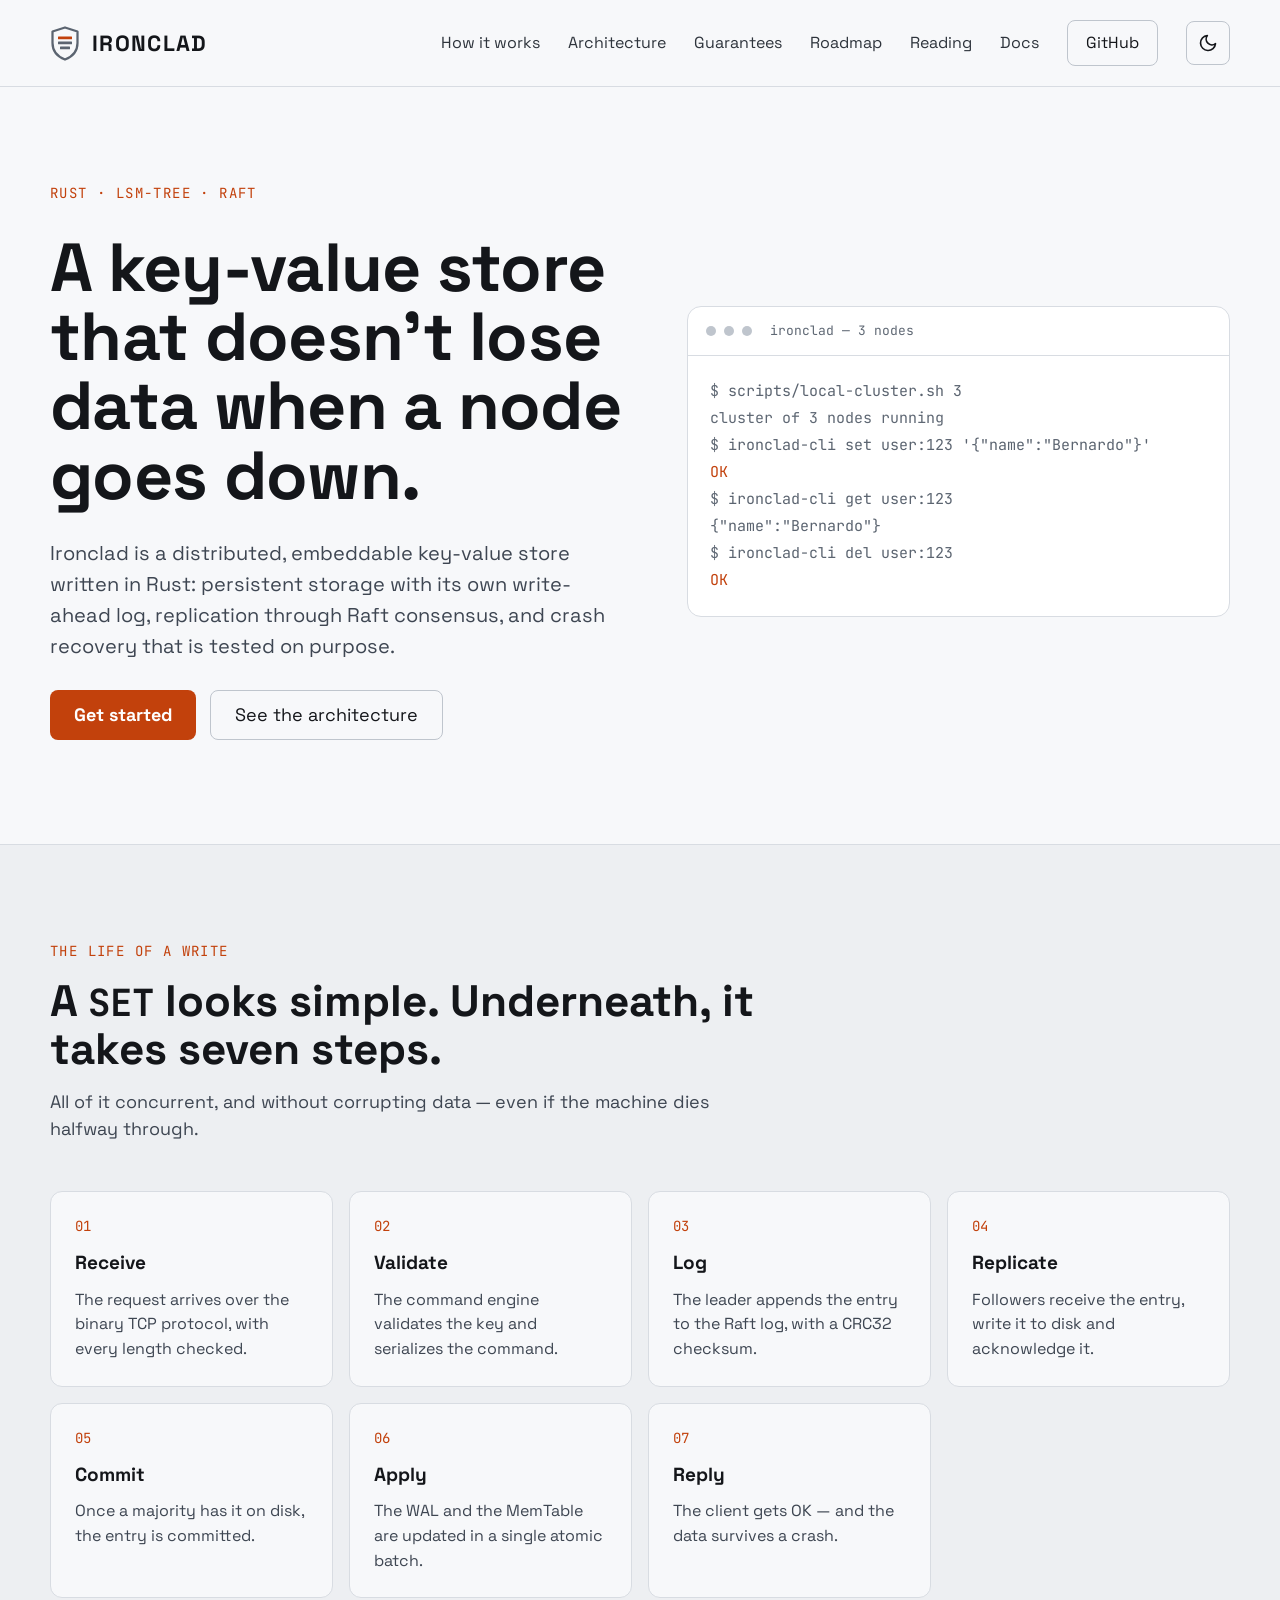
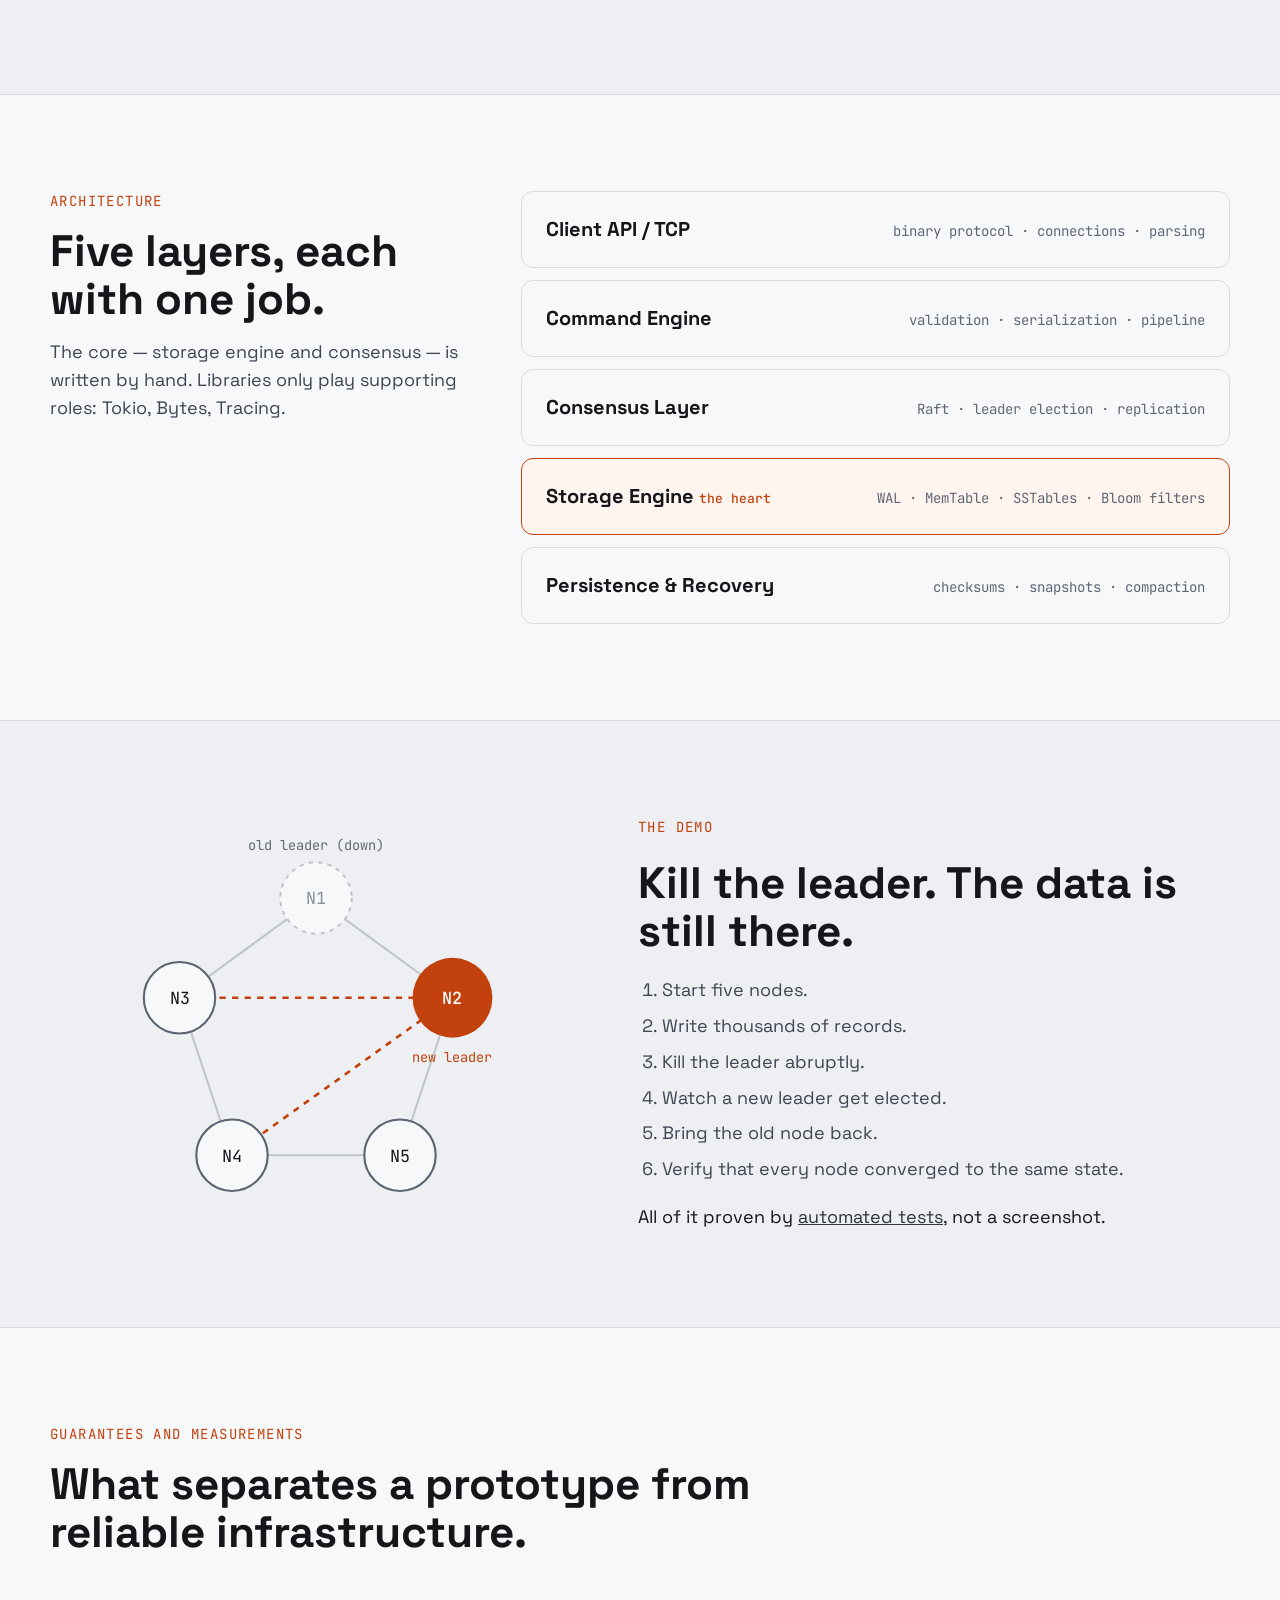
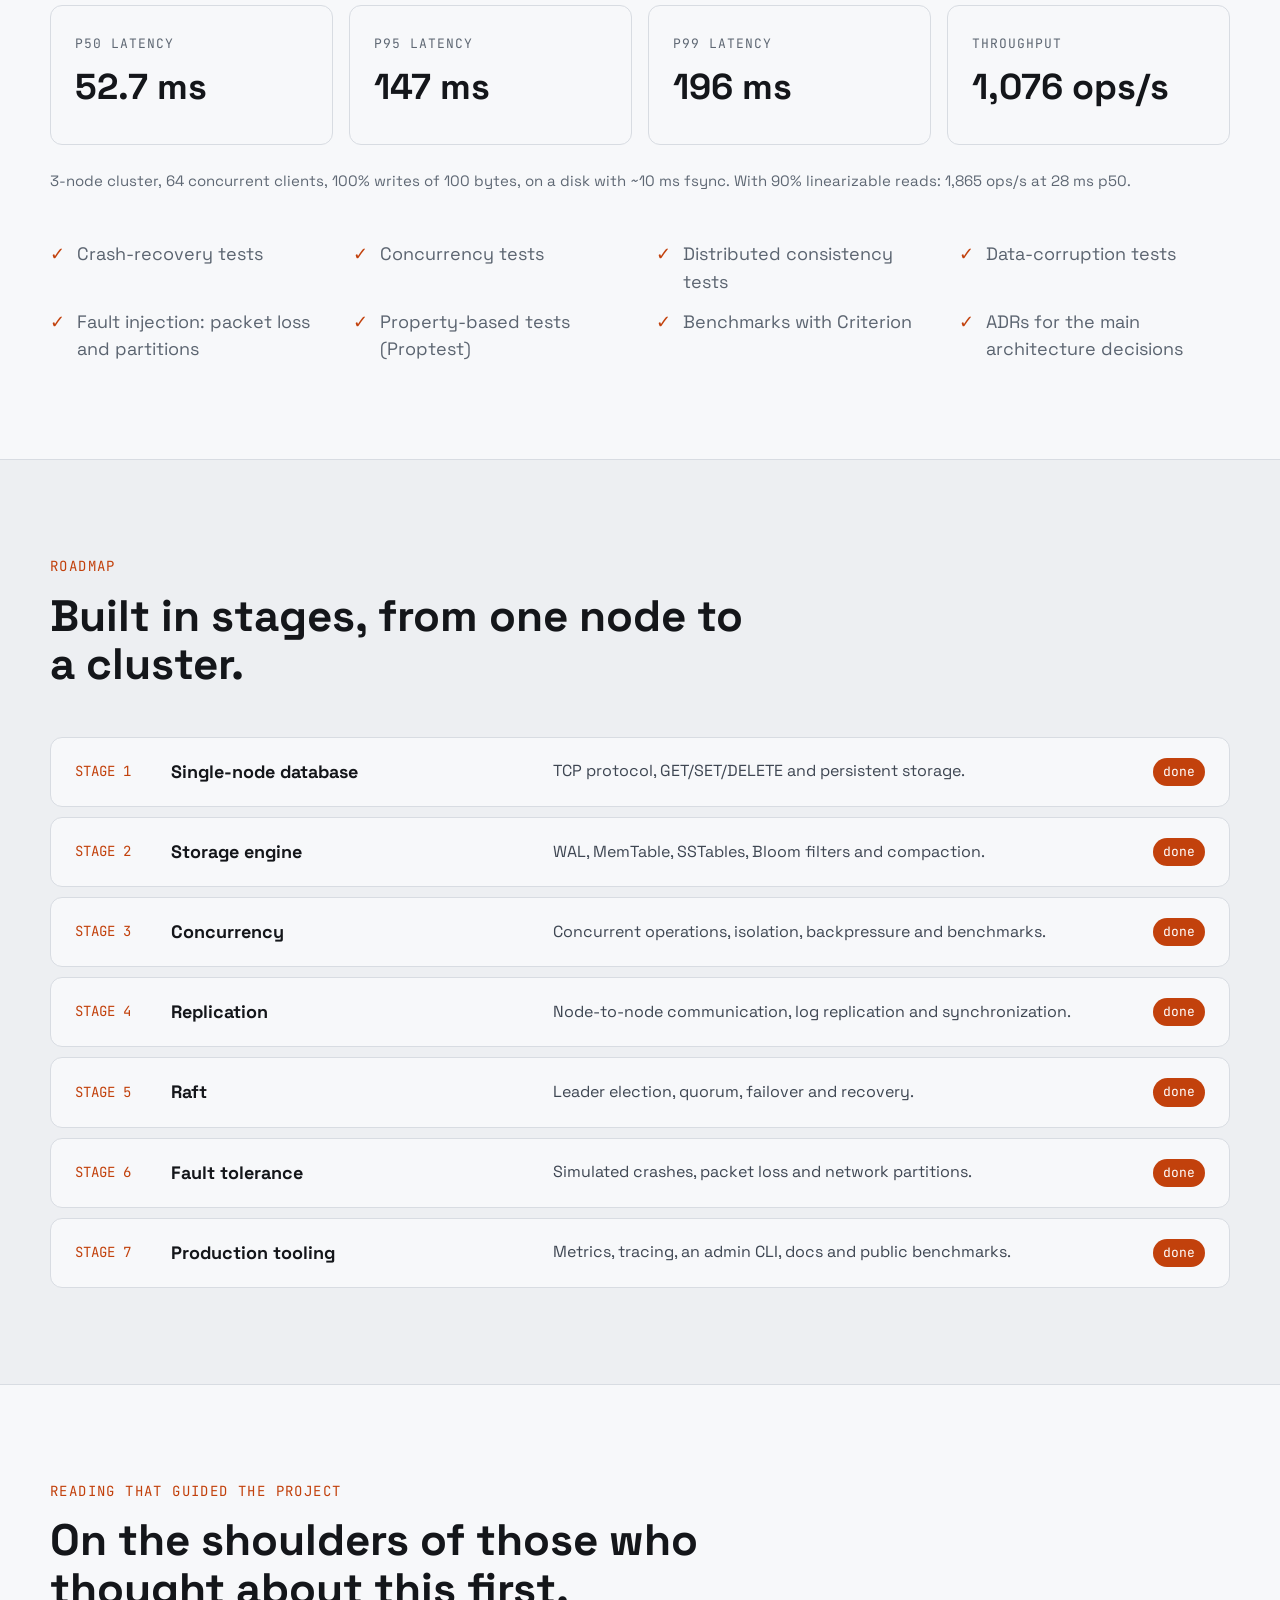
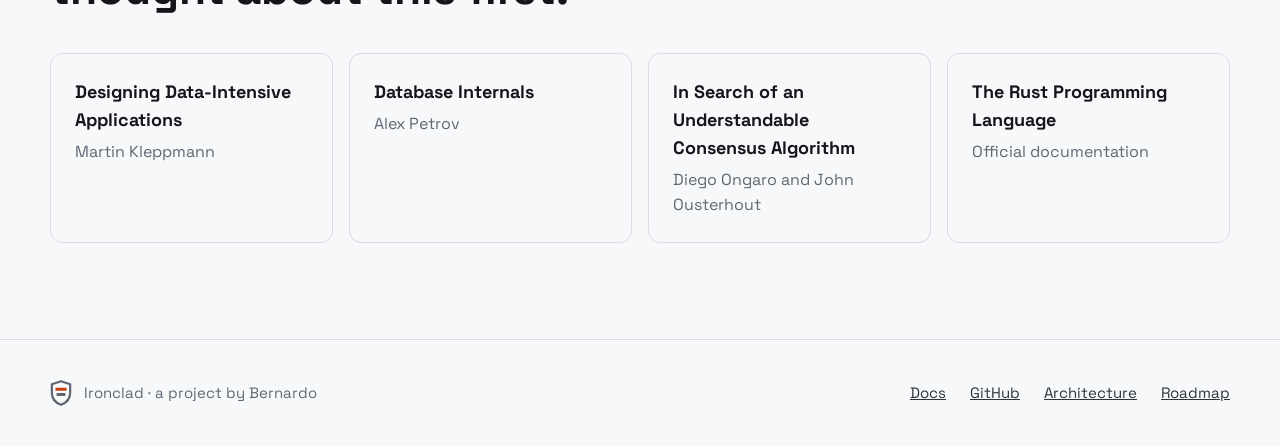
==== commit cbc176f4: "Add docs page and share theme files Co-Authored-By: Claude Opus 5.5 <noreply@anthropic.com>" ====
--- a/index.html
+++ b/index.html
@@ -8,23 +8,8 @@
 <link rel="icon" href="data:image/svg+xml,%3Csvg xmlns='http://www.w3.org/2000/svg' viewBox='0 0 120 140'%3E%3Cpath d='M60 6 L110 22 V68 C110 102 89 123 60 134 C31 123 10 102 10 68 V22 Z' fill='%2314161A' stroke='%23C9CED6' stroke-width='12'/%3E%3Crect x='30' y='42' width='60' height='16' rx='2' fill='%23E8622C'/%3E%3Crect x='36' y='70' width='48' height='16' rx='2' fill='%23C9CED6'/%3E%3C/svg%3E">
 <link rel="preconnect" href="https://fonts.googleapis.com">
 <link rel="stylesheet" href="https://fonts.googleapis.com/css2?family=Space+Grotesk:wght@400;500;700&amp;family=JetBrains+Mono:wght@400;500&amp;display=swap">
-<style>
-:root{color-scheme:dark;--bg:#14161A;--bg-alt:#181B20;--term-bg:#0E1013;--card-hi:#1B1E23;--border:#2A2E35;--border-strong:#3A4049;--text:#F2F4F7;--text-2:#B4BCC6;--steel:#C9CED6;--muted:#9AA3AE;--dim:#6B7480;--accent:#E8622C;--on-accent:#14161A;--link:#C9CED6;--link-hover:#FFFFFF}
-@media (prefers-color-scheme: light){:root:not([data-theme="dark"]){color-scheme:light;--bg:#F7F8FA;--bg-alt:#EDEFF2;--term-bg:#FFFFFF;--card-hi:#FFF4EE;--border:#D8DCE2;--border-strong:#BFC5CD;--text:#14161A;--text-2:#3E4652;--steel:#5B6470;--muted:#5F6874;--dim:#8A929C;--accent:#C2410C;--on-accent:#FFFFFF;--link:#2E343C;--link-hover:#000000}}
-:root[data-theme="light"]{color-scheme:light;--bg:#F7F8FA;--bg-alt:#EDEFF2;--term-bg:#FFFFFF;--card-hi:#FFF4EE;--border:#D8DCE2;--border-strong:#BFC5CD;--text:#14161A;--text-2:#3E4652;--steel:#5B6470;--muted:#5F6874;--dim:#8A929C;--accent:#C2410C;--on-accent:#FFFFFF;--link:#2E343C;--link-hover:#000000}
-body{margin:0;background:var(--bg)}
-a{color:var(--link)}a:hover{color:var(--link-hover)}
-#theme-toggle{display:inline-flex;align-items:center;justify-content:center;width:44px;height:44px;padding:0;border:1px solid var(--border-strong);border-radius:8px;background:transparent;color:var(--text);cursor:pointer}
-#theme-toggle[hidden]{display:none}
-#theme-toggle:hover{border-color:var(--text-2)}
-#theme-toggle:focus-visible,a:focus-visible{outline:2px solid var(--accent);outline-offset:2px}
-:root[data-theme="light"] .icon-sun,:root:not([data-theme="light"]) .icon-moon{display:none}
-</style>
-<script>
-(function(){var t;try{t=localStorage.getItem("theme")}catch(e){}
-if(t!=="light"&&t!=="dark"){t=matchMedia("(prefers-color-scheme: light)").matches?"light":"dark"}
-document.documentElement.dataset.theme=t})();
-</script>
+<link rel="stylesheet" href="site.css">
+<script src="theme.js"></script>
 </head>
 <body>
 <div style="background: var(--bg); color: var(--text); font-family: 'Space Grotesk', sans-serif; font-size: 18px; line-height: 1.55">
@@ -46,6 +31,7 @@
 <a href="#guarantees" style="text-decoration: none">Guarantees</a>
 <a href="#roadmap" style="text-decoration: none">Roadmap</a>
 <a href="#reading" style="text-decoration: none">Reading</a>
+<a href="docs.html" style="text-decoration: none">Docs</a>
 <a href="https://github.com/berdfandrade/ironclad" style="display: inline-flex; align-items: center; min-height: 44px; padding: 0 18px; border: 1px solid var(--border-strong); border-radius: 8px; text-decoration: none; color: var(--text)">GitHub</a>
 <button type="button" id="theme-toggle" hidden aria-label="Switch theme" title="Switch theme">
 <svg class="icon-sun" width="20" height="20" viewBox="0 0 24 24" fill="none" stroke="currentColor" stroke-width="2" stroke-linecap="round" aria-hidden="true"><circle cx="12" cy="12" r="4"></circle><path d="M12 2v2M12 20v2M4.9 4.9l1.4 1.4M17.7 17.7l1.4 1.4M2 12h2M20 12h2M4.9 19.1l1.4-1.4M17.7 6.3l1.4-1.4"></path></svg>
@@ -231,6 +217,7 @@
 <span>Ironclad · a project by Bernardo</span>
 </div>
 <div style="display: flex; flex-wrap: wrap; gap: 24px">
+<a href="docs.html">Docs</a>
 <a href="https://github.com/berdfandrade/ironclad">GitHub</a>
 <a href="#architecture">Architecture</a>
 <a href="#roadmap">Roadmap</a>
@@ -239,11 +226,5 @@
 </footer>
 
 </div>
-<script>
-(function(){var b=document.getElementById("theme-toggle"),r=document.documentElement;
-function label(){var next=r.dataset.theme==="light"?"dark":"light";b.setAttribute("aria-label","Switch to "+next+" theme");b.title="Switch to "+next+" theme"}
-b.hidden=false;label();
-b.addEventListener("click",function(){r.dataset.theme=r.dataset.theme==="light"?"dark":"light";try{localStorage.setItem("theme",r.dataset.theme)}catch(e){}label()})})();
-</script>
 </body>
 </html>
--- a/site.css
+++ b/site.css
@@ -0,0 +1,64 @@
+/* Shared by every page: theme tokens, base elements, theme toggle. */
+:root{color-scheme:dark;--bg:#14161A;--bg-alt:#181B20;--term-bg:#0E1013;--card-hi:#1B1E23;--border:#2A2E35;--border-strong:#3A4049;--text:#F2F4F7;--text-2:#B4BCC6;--steel:#C9CED6;--muted:#9AA3AE;--dim:#6B7480;--accent:#E8622C;--on-accent:#14161A;--link:#C9CED6;--link-hover:#FFFFFF}
+@media (prefers-color-scheme: light){:root:not([data-theme="dark"]){color-scheme:light;--bg:#F7F8FA;--bg-alt:#EDEFF2;--term-bg:#FFFFFF;--card-hi:#FFF4EE;--border:#D8DCE2;--border-strong:#BFC5CD;--text:#14161A;--text-2:#3E4652;--steel:#5B6470;--muted:#5F6874;--dim:#8A929C;--accent:#C2410C;--on-accent:#FFFFFF;--link:#2E343C;--link-hover:#000000}}
+:root[data-theme="light"]{color-scheme:light;--bg:#F7F8FA;--bg-alt:#EDEFF2;--term-bg:#FFFFFF;--card-hi:#FFF4EE;--border:#D8DCE2;--border-strong:#BFC5CD;--text:#14161A;--text-2:#3E4652;--steel:#5B6470;--muted:#5F6874;--dim:#8A929C;--accent:#C2410C;--on-accent:#FFFFFF;--link:#2E343C;--link-hover:#000000}
+body{margin:0;background:var(--bg)}
+a{color:var(--link)}a:hover{color:var(--link-hover)}
+#theme-toggle{display:inline-flex;align-items:center;justify-content:center;width:44px;height:44px;padding:0;border:1px solid var(--border-strong);border-radius:8px;background:transparent;color:var(--text);cursor:pointer}
+#theme-toggle[hidden]{display:none}
+#theme-toggle:hover{border-color:var(--text-2)}
+#theme-toggle:focus-visible,a:focus-visible{outline:2px solid var(--accent);outline-offset:2px}
+:root[data-theme="light"] .icon-sun,:root:not([data-theme="light"]) .icon-moon{display:none}
+
+/* Docs page. */
+.docs{background:var(--bg);color:var(--text);font-family:'Space Grotesk',sans-serif;font-size:17px;line-height:1.65}
+.docs code,.docs pre,.mono{font-family:'JetBrains Mono',monospace}
+.docs-layout{max-width:1180px;margin:0 auto;padding:0 24px;display:grid;grid-template-columns:232px minmax(0,1fr);gap:64px}
+.toc{position:sticky;top:0;align-self:start;max-height:100vh;overflow-y:auto;padding:40px 0}
+.toc-title{font-family:'JetBrains Mono',monospace;font-size:13px;letter-spacing:.1em;color:var(--muted);margin:0 0 12px}
+.toc ol{margin:0;padding:0;list-style:none;display:flex;flex-direction:column;gap:2px}
+.toc a{display:block;padding:6px 12px;border-left:2px solid var(--border);font-size:15px;text-decoration:none;color:var(--text-2)}
+.toc a:hover{color:var(--text);border-left-color:var(--border-strong)}
+.toc a[aria-current="true"]{color:var(--text);border-left-color:var(--accent)}
+.docs-main{min-width:0;max-width:780px;padding:56px 0 96px}
+.docs-intro{display:flex;flex-direction:column;gap:14px;padding-bottom:40px;border-bottom:1px solid var(--border)}
+.eyebrow{font-family:'JetBrains Mono',monospace;font-size:14px;letter-spacing:.1em;color:var(--accent)}
+.docs h1{margin:0;font-size:clamp(36px,5vw,52px);line-height:1.05;letter-spacing:-.01em}
+.lede{margin:0;font-size:19px;color:var(--text-2)}
+.docs section{padding-top:56px;scroll-margin-top:8px}
+.docs h2{margin:0 0 16px;font-size:clamp(26px,3vw,32px);line-height:1.15}
+.docs h2 .num{display:block;margin-bottom:6px;font-family:'JetBrains Mono',monospace;font-size:13px;font-weight:500;letter-spacing:.1em;color:var(--accent)}
+.docs h3{margin:32px 0 10px;font-size:20px;line-height:1.3}
+.docs p{margin:0 0 16px;color:var(--text-2)}
+.docs p strong,.docs li strong{color:var(--text)}
+.docs ul,.docs ol.list{margin:0 0 16px;padding-left:22px;color:var(--text-2)}
+.docs li{margin-bottom:6px}
+.docs :not(pre)>code{font-size:.86em;padding:2px 6px;border:1px solid var(--border);border-radius:5px;background:var(--bg-alt);color:var(--text);overflow-wrap:anywhere}
+.docs pre{margin:0 0 20px;padding:18px 20px;overflow-x:auto;background:var(--term-bg);border:1px solid var(--border);border-radius:10px;font-size:14px;line-height:1.7;color:var(--steel)}
+.docs pre .c{color:var(--muted)}
+.docs pre .k{color:var(--accent)}
+.table-wrap{margin:0 0 20px;overflow-x:auto;border:1px solid var(--border);border-radius:10px}
+.docs table{width:100%;min-width:560px;border-collapse:collapse;font-size:15px}
+.docs th,.docs td{padding:11px 16px;text-align:left;vertical-align:top;border-bottom:1px solid var(--border)}
+.docs tr:last-child td{border-bottom:0}
+.docs th{font-family:'JetBrains Mono',monospace;font-size:12px;font-weight:500;letter-spacing:.08em;text-transform:uppercase;color:var(--muted);background:var(--bg-alt)}
+.docs td{color:var(--text-2)}
+.docs td:first-child{white-space:nowrap;color:var(--text)}
+.note{margin:0 0 20px;padding:14px 18px;border-left:3px solid var(--accent);background:var(--bg-alt);border-radius:0 8px 8px 0;color:var(--text-2);font-size:16px}
+.note strong{color:var(--text)}
+.cards{display:grid;grid-template-columns:repeat(auto-fit,minmax(210px,1fr));gap:12px;margin:0 0 20px}
+.card{padding:18px 20px;border:1px solid var(--border);border-radius:10px;display:flex;flex-direction:column;gap:6px;text-decoration:none}
+.card strong{color:var(--text)}
+.card span{color:var(--text-2);font-size:15px}
+a.card:hover{border-color:var(--border-strong)}
+
+@media (max-width:900px){
+  .docs-layout{grid-template-columns:minmax(0,1fr);gap:0}
+  .toc{position:static;max-height:none;padding:32px 0 0}
+  .toc ol{display:grid;grid-template-columns:repeat(auto-fill,minmax(150px,1fr));gap:2px 12px}
+  .docs-main{padding-top:32px}
+}
+@media (max-width:480px){
+  .docs-layout{padding:0 16px}
+  .docs pre{padding:14px 16px;font-size:13px}
+}
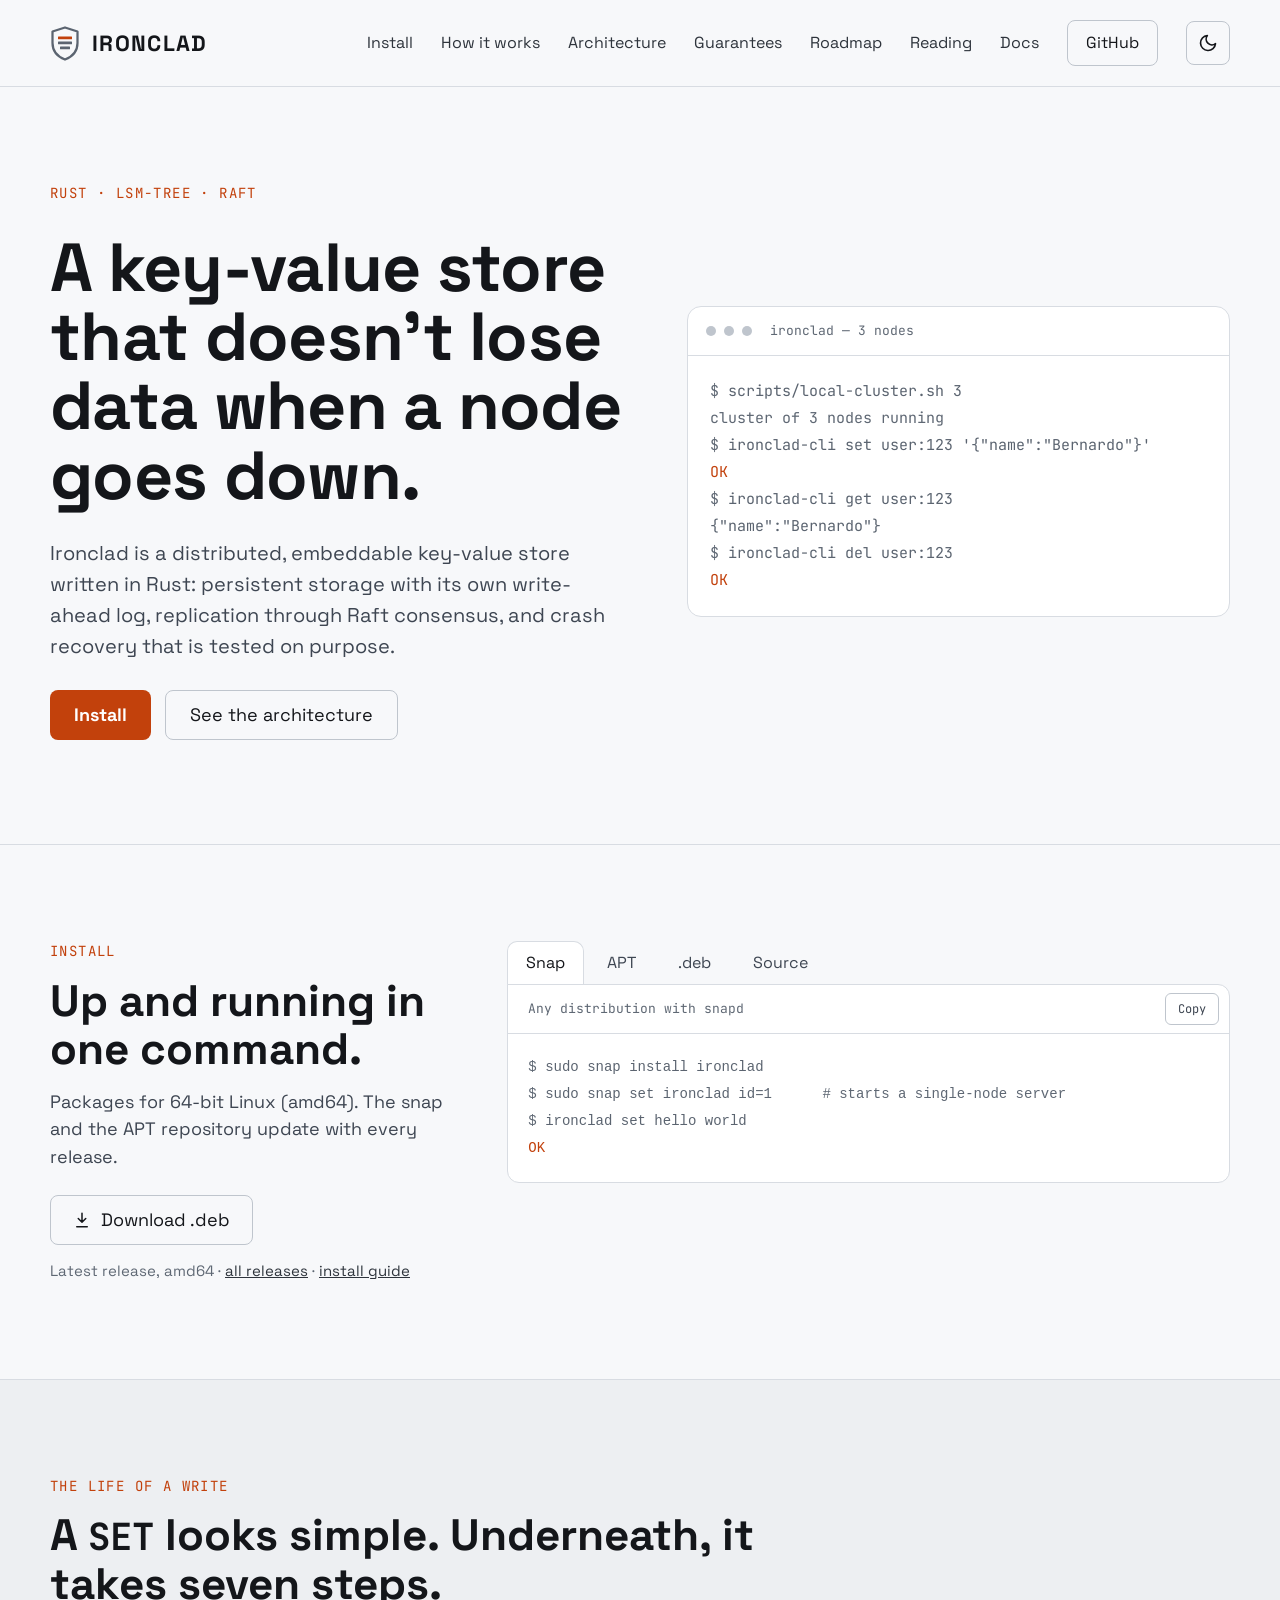
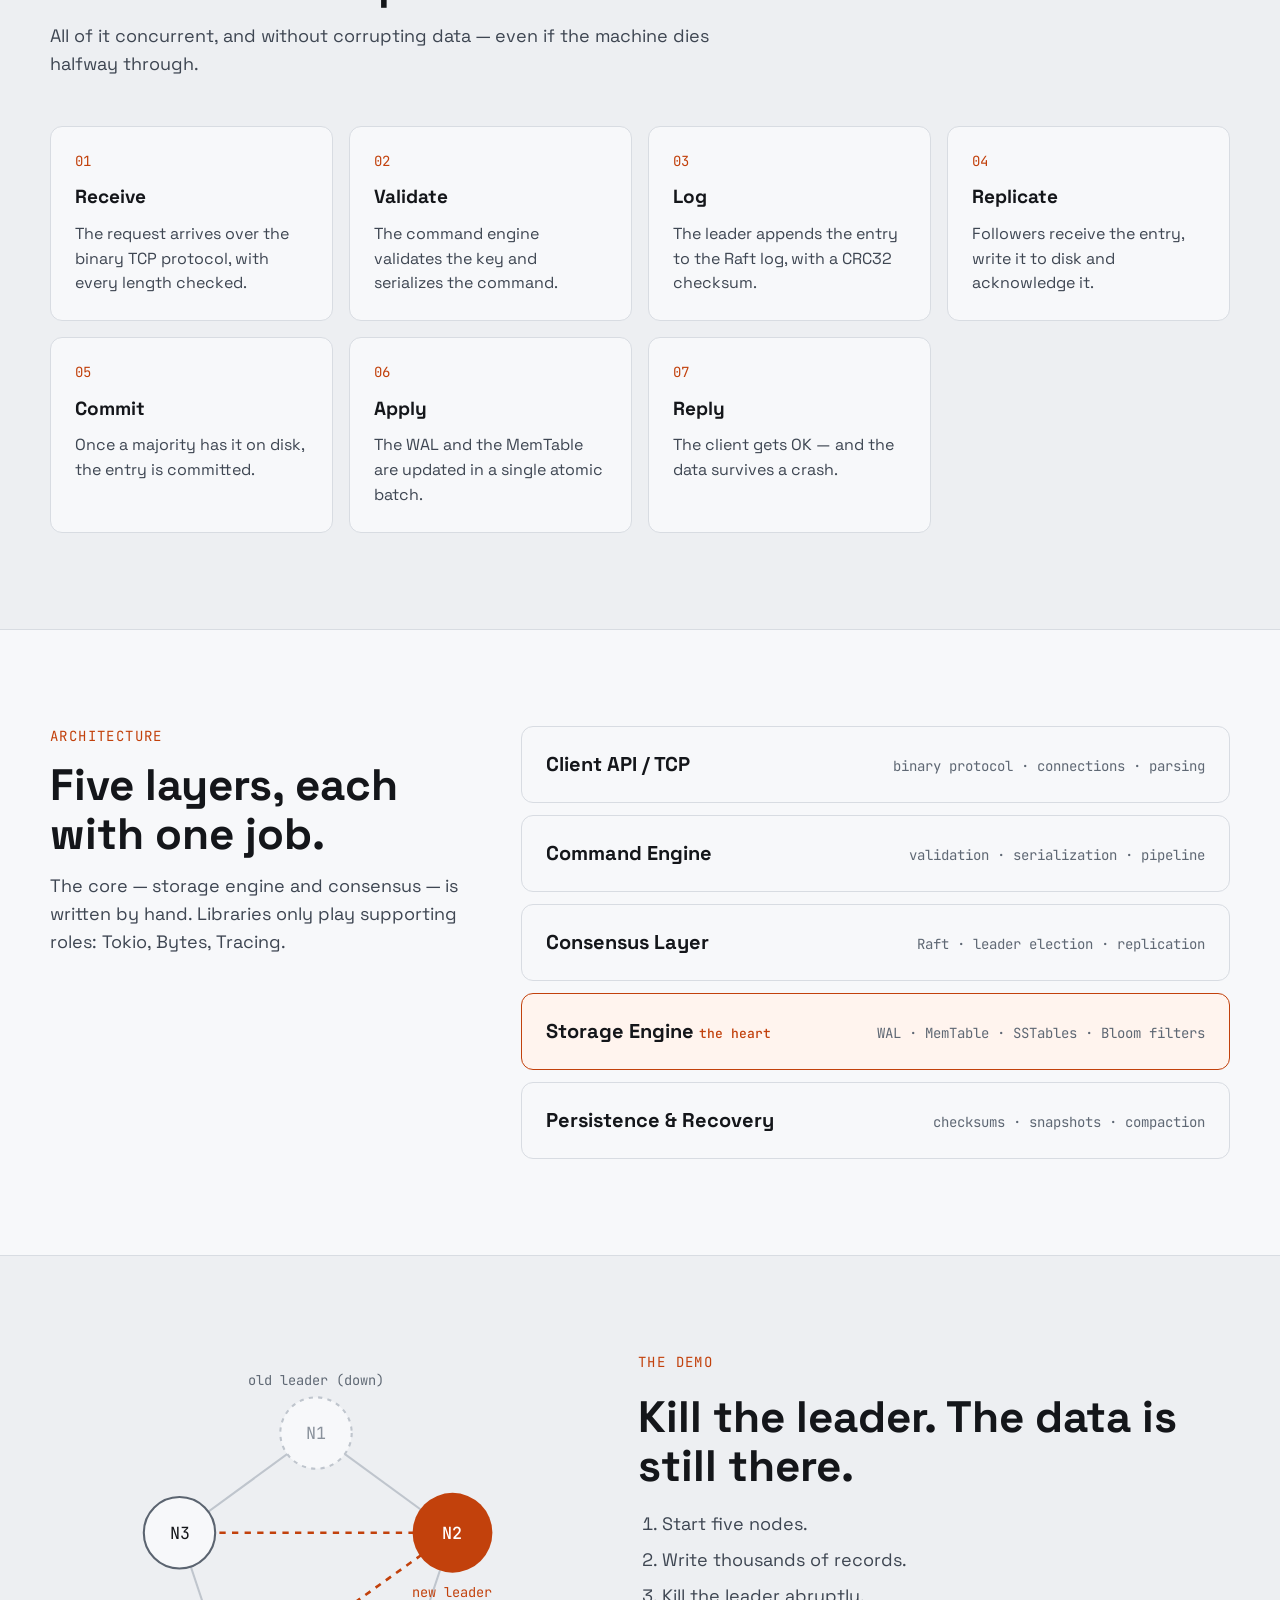
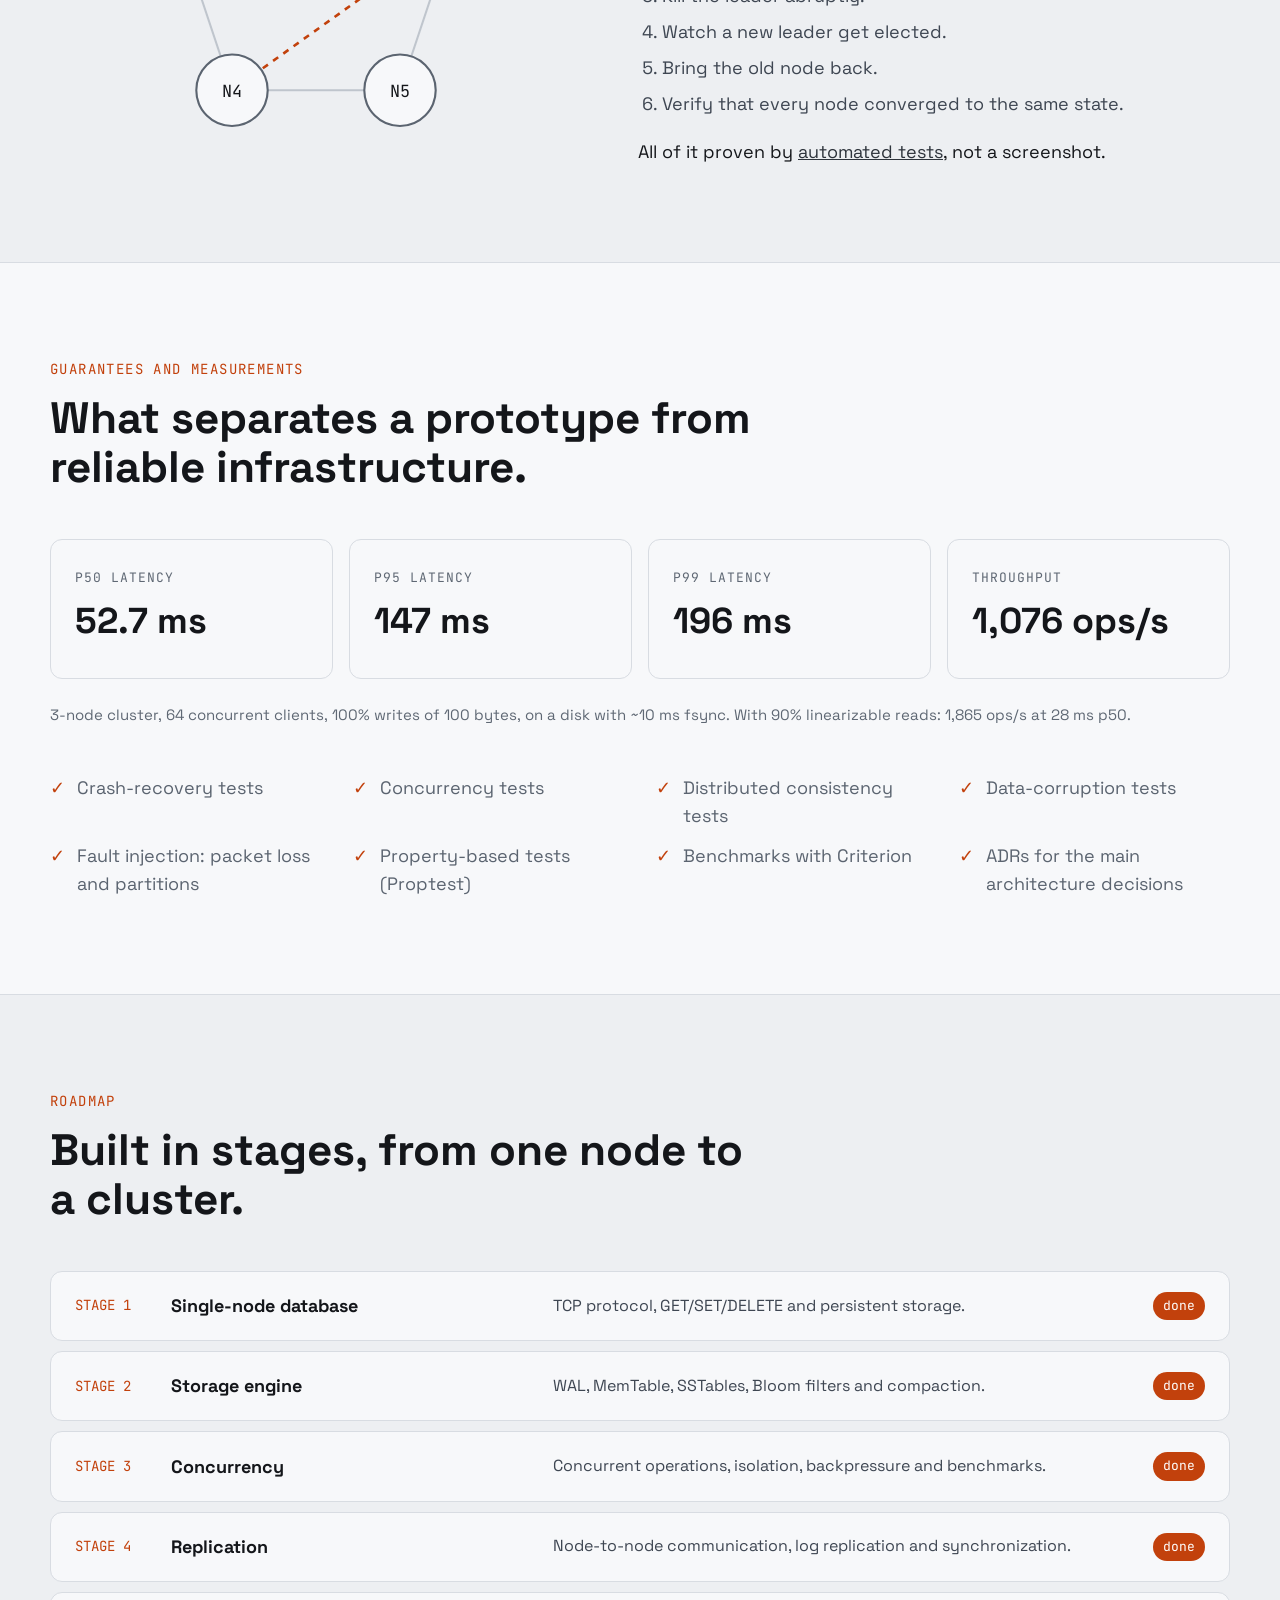
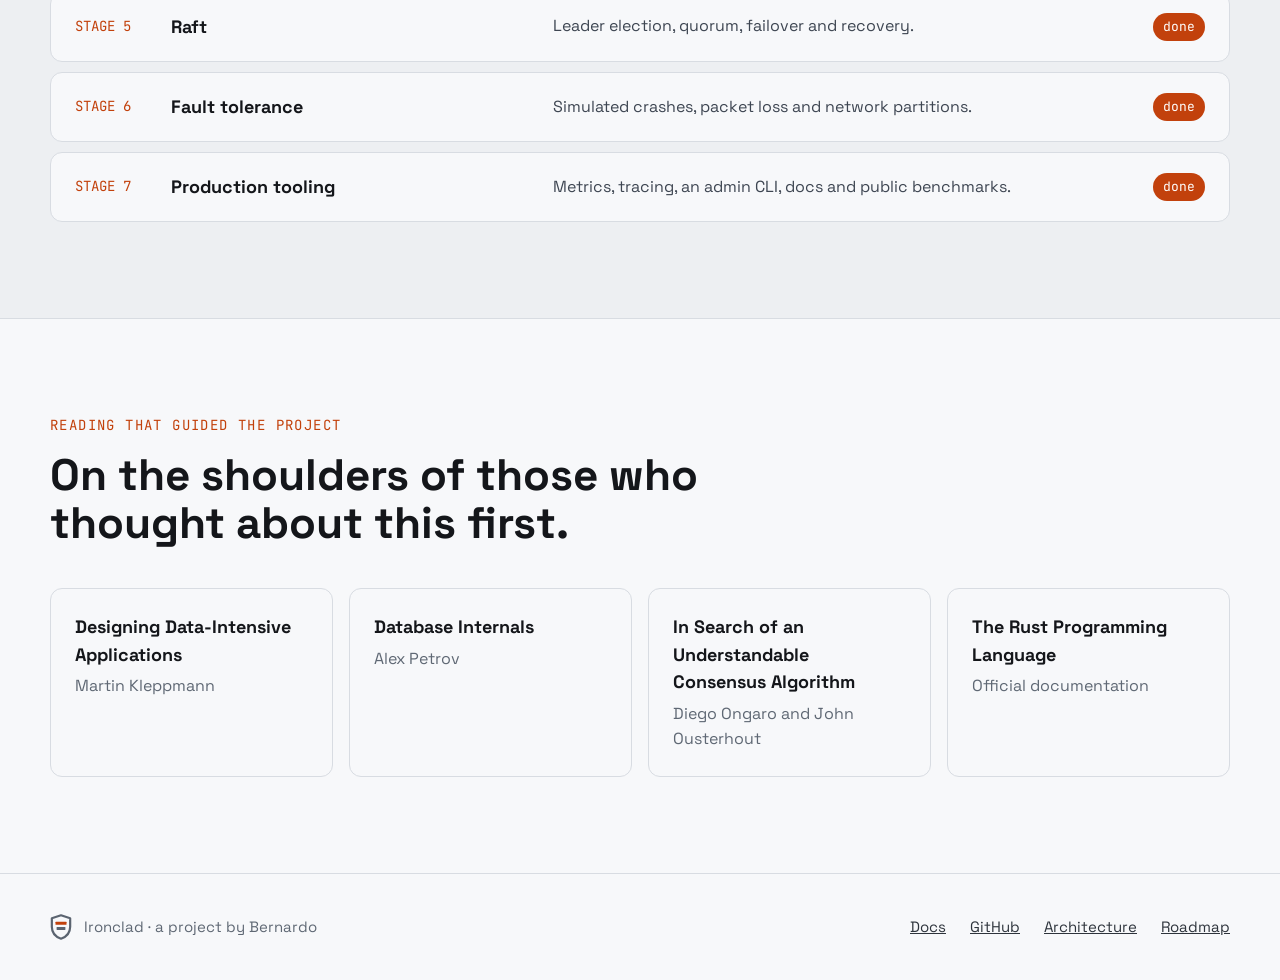
==== commit cb648944: "Add install section, APT repository and .deb download - Landing page: install tabs (snap, APT, .deb," ====
--- a/index.html
+++ b/index.html
@@ -26,6 +26,7 @@
 <span style="font-size: 22px; font-weight: 700; letter-spacing: 0.06em">IRONCLAD</span>
 </a>
 <div style="display: flex; flex-wrap: wrap; align-items: center; gap: 8px 28px; font-size: 16px">
+<a href="#install" style="text-decoration: none">Install</a>
 <a href="#write-path" style="text-decoration: none">How it works</a>
 <a href="#architecture" style="text-decoration: none">Architecture</a>
 <a href="#guarantees" style="text-decoration: none">Guarantees</a>
@@ -47,7 +48,7 @@
 <h1 style="margin: 0; font-size: clamp(40px, 6vw, 68px); line-height: 1.02; font-weight: 700; letter-spacing: -0.01em">A key-value store that doesn’t lose data when a node goes down.</h1>
 <p style="margin: 0; font-size: 20px; color: var(--text-2); max-width: 560px">Ironclad is a distributed, embeddable key-value store written in Rust: persistent storage with its own write-ahead log, replication through Raft consensus, and crash recovery that is tested on purpose.</p>
 <div style="display: flex; flex-wrap: wrap; gap: 14px">
-<a href="#get-started" style="display: inline-flex; align-items: center; min-height: 48px; padding: 0 24px; border-radius: 8px; background: var(--accent); color: var(--on-accent); font-weight: 700; text-decoration: none">Get started</a>
+<a href="#install" style="display: inline-flex; align-items: center; min-height: 48px; padding: 0 24px; border-radius: 8px; background: var(--accent); color: var(--on-accent); font-weight: 700; text-decoration: none">Install</a>
 <a href="#architecture" style="display: inline-flex; align-items: center; min-height: 48px; padding: 0 24px; border-radius: 8px; border: 1px solid var(--border-strong); color: var(--text); text-decoration: none">See the architecture</a>
 </div>
 </div>
@@ -66,6 +67,53 @@
 {"name":"Bernardo"}
 <span style="color: var(--muted)">$</span> ironclad-cli del user:123
 <span style="color: var(--accent)">OK</span></pre>
+</div>
+</section>
+
+<section id="install" style="border-top: 1px solid var(--border)">
+<div style="max-width: 1180px; margin: 0 auto; padding: 96px 24px; display: flex; flex-wrap: wrap; gap: 56px">
+<div style="flex: 1 1 320px; display: flex; flex-direction: column; gap: 14px">
+<div style="font-family: 'JetBrains Mono', monospace; font-size: 14px; letter-spacing: 0.1em; color: var(--accent)">INSTALL</div>
+<h2 style="margin: 0; font-size: clamp(32px, 4vw, 44px); line-height: 1.1">Up and running in one command.</h2>
+<p style="margin: 0; color: var(--text-2)">Packages for 64-bit Linux (amd64). The snap and the APT repository update with every release.</p>
+<a href="https://github.com/berdfandrade/ironclad/releases/latest/download/ironclad_amd64.deb" style="align-self: flex-start; display: inline-flex; align-items: center; gap: 10px; min-height: 48px; margin-top: 10px; padding: 0 22px; border-radius: 8px; border: 1px solid var(--border-strong); color: var(--text); text-decoration: none"><svg width="18" height="18" viewBox="0 0 24 24" fill="none" stroke="currentColor" stroke-width="2" stroke-linecap="round" stroke-linejoin="round" aria-hidden="true"><path d="M12 3v12M7 10l5 5 5-5M5 21h14"></path></svg>Download .deb</a>
+<p style="margin: 0; font-size: 15px; color: var(--muted)">Latest release, amd64 · <a href="https://github.com/berdfandrade/ironclad/releases">all releases</a> · <a href="docs.html#install">install guide</a></p>
+</div>
+<div class="install" style="flex: 2 1 560px; min-width: 0">
+<div class="install-tabs" role="tablist" aria-label="Installation method">
+<button type="button" role="tab" id="tab-snap" aria-controls="panel-snap" aria-selected="true">Snap</button>
+<button type="button" role="tab" id="tab-apt" aria-controls="panel-apt" aria-selected="false" tabindex="-1">APT</button>
+<button type="button" role="tab" id="tab-deb" aria-controls="panel-deb" aria-selected="false" tabindex="-1">.deb</button>
+<button type="button" role="tab" id="tab-source" aria-controls="panel-source" aria-selected="false" tabindex="-1">Source</button>
+</div>
+<div class="install-panel" role="tabpanel" id="panel-snap" aria-labelledby="tab-snap">
+<p class="install-label">Any distribution with snapd</p>
+<pre><code><span class="c">$</span> sudo snap install ironclad
+<span class="c">$</span> sudo snap set ironclad id=1      <span class="c"># starts a single-node server</span>
+<span class="c">$</span> ironclad set hello world
+<span class="k">OK</span></code></pre>
+</div>
+<div class="install-panel" role="tabpanel" id="panel-apt" aria-labelledby="tab-apt">
+<p class="install-label">Ubuntu 22.04+ and Debian 12+</p>
+<pre><code><span class="c">$</span> sudo install -d -m 0755 /etc/apt/keyrings
+<span class="c">$</span> curl -fsSL https://berdfandrade.github.io/ironclad-site/apt/ironclad.gpg | sudo tee /etc/apt/keyrings/ironclad.gpg &gt; /dev/null
+<span class="c">$</span> echo "deb [arch=amd64 signed-by=/etc/apt/keyrings/ironclad.gpg] https://berdfandrade.github.io/ironclad-site/apt stable main" | sudo tee /etc/apt/sources.list.d/ironclad.list
+<span class="c">$</span> sudo apt update &amp;&amp; sudo apt install ironclad
+<span class="c">$</span> sudo systemctl enable --now ironclad   <span class="c"># single node; cluster: /etc/default/ironclad</span></code></pre>
+</div>
+<div class="install-panel" role="tabpanel" id="panel-deb" aria-labelledby="tab-deb">
+<p class="install-label">Same package, without adding the repository (no automatic updates)</p>
+<pre><code><span class="c">$</span> curl -fLO https://github.com/berdfandrade/ironclad/releases/latest/download/ironclad_amd64.deb
+<span class="c">$</span> sudo apt install ./ironclad_amd64.deb
+<span class="c">$</span> sudo systemctl enable --now ironclad</code></pre>
+</div>
+<div class="install-panel" role="tabpanel" id="panel-source" aria-labelledby="tab-source">
+<p class="install-label">Rust 1.89 or newer</p>
+<pre><code><span class="c">$</span> git clone https://github.com/berdfandrade/ironclad
+<span class="c">$</span> cd ironclad &amp;&amp; cargo build --release
+<span class="c">$</span> ./target/release/ironclad-server --id 1 --data-dir ./data</code></pre>
+</div>
+</div>
 </div>
 </section>
 
@@ -226,5 +274,48 @@
 </footer>
 
 </div>
+<script>
+// Install tabs (arrow keys move between them) and copy buttons.
+(function () {
+  document.documentElement.classList.add("js");
+  var tabs = Array.prototype.slice.call(document.querySelectorAll('.install-tabs [role="tab"]'));
+  function select(tab, focus) {
+    tabs.forEach(function (t) {
+      var on = t === tab;
+      t.setAttribute("aria-selected", on);
+      t.tabIndex = on ? 0 : -1;
+      document.getElementById(t.getAttribute("aria-controls")).hidden = !on;
+    });
+    if (focus) tab.focus();
+  }
+  tabs.forEach(function (tab, i) {
+    tab.addEventListener("click", function () { select(tab); });
+    tab.addEventListener("keydown", function (e) {
+      var d = e.key === "ArrowRight" ? 1 : e.key === "ArrowLeft" ? -1 : 0;
+      if (d) { e.preventDefault(); select(tabs[(i + d + tabs.length) % tabs.length], true); }
+    });
+  });
+  if (tabs.length) select(tabs[0]);
+  if (!navigator.clipboard) return;
+  document.querySelectorAll(".install-panel").forEach(function (panel) {
+    var button = document.createElement("button");
+    button.type = "button";
+    button.className = "copy-btn";
+    button.textContent = "Copy";
+    button.setAttribute("aria-label", "Copy commands");
+    button.addEventListener("click", function () {
+      // Commands only: drop the prompt, comments and output lines.
+      var text = panel.querySelector("pre").innerText.split("\n")
+        .filter(function (l) { return l.indexOf("$ ") === 0; })
+        .map(function (l) { return l.slice(2).replace(/\s+#.*$/, ""); }).join("\n");
+      navigator.clipboard.writeText(text).then(function () {
+        button.textContent = "Copied";
+        setTimeout(function () { button.textContent = "Copy"; }, 1500);
+      });
+    });
+    panel.appendChild(button);
+  });
+})();
+</script>
 </body>
 </html>
--- a/site.css
+++ b/site.css
@@ -62,3 +62,22 @@
   .docs-layout{padding:0 16px}
   .docs pre{padding:14px 16px;font-size:13px}
 }
+
+/* Install tabs on the landing page. Without JS every panel shows, stacked. */
+.install{font-family:'Space Grotesk',sans-serif}
+.install-tabs{display:none;gap:4px;margin-bottom:-1px}
+.js .install-tabs{display:flex;flex-wrap:wrap}
+.install-tabs button{min-height:44px;padding:0 18px;border:1px solid transparent;border-bottom:0;border-radius:10px 10px 0 0;background:transparent;color:var(--text-2);font:inherit;font-size:16px;cursor:pointer}
+.install-tabs button:hover{color:var(--text)}
+.install-tabs button[aria-selected="true"]{background:var(--term-bg);border-color:var(--border);color:var(--text)}
+.install-tabs button:focus-visible{outline:2px solid var(--accent);outline-offset:-2px}
+.install-panel{position:relative;margin-bottom:12px;background:var(--term-bg);border:1px solid var(--border);border-radius:12px;overflow:hidden}
+.js .install-panel{margin-bottom:0;border-top-left-radius:0}
+.js .install-panel[hidden]{display:none}
+.install-label{margin:0;padding:14px 96px 14px 20px;border-bottom:1px solid var(--border);font-family:'JetBrains Mono',monospace;font-size:13px;color:var(--muted)}
+.install-panel pre{margin:0;padding:20px;overflow-x:auto;font-family:'JetBrains Mono',monospace;font-size:14px;line-height:1.85;color:var(--steel)}
+.install-panel .c{color:var(--muted)}
+.install-panel .k{color:var(--accent)}
+.copy-btn{position:absolute;top:8px;right:10px;min-height:32px;padding:0 12px;border:1px solid var(--border-strong);border-radius:6px;background:var(--term-bg);color:var(--text-2);font-family:'JetBrains Mono',monospace;font-size:12px;cursor:pointer}
+.copy-btn:hover{color:var(--text);border-color:var(--text-2)}
+.copy-btn:focus-visible{outline:2px solid var(--accent);outline-offset:2px}
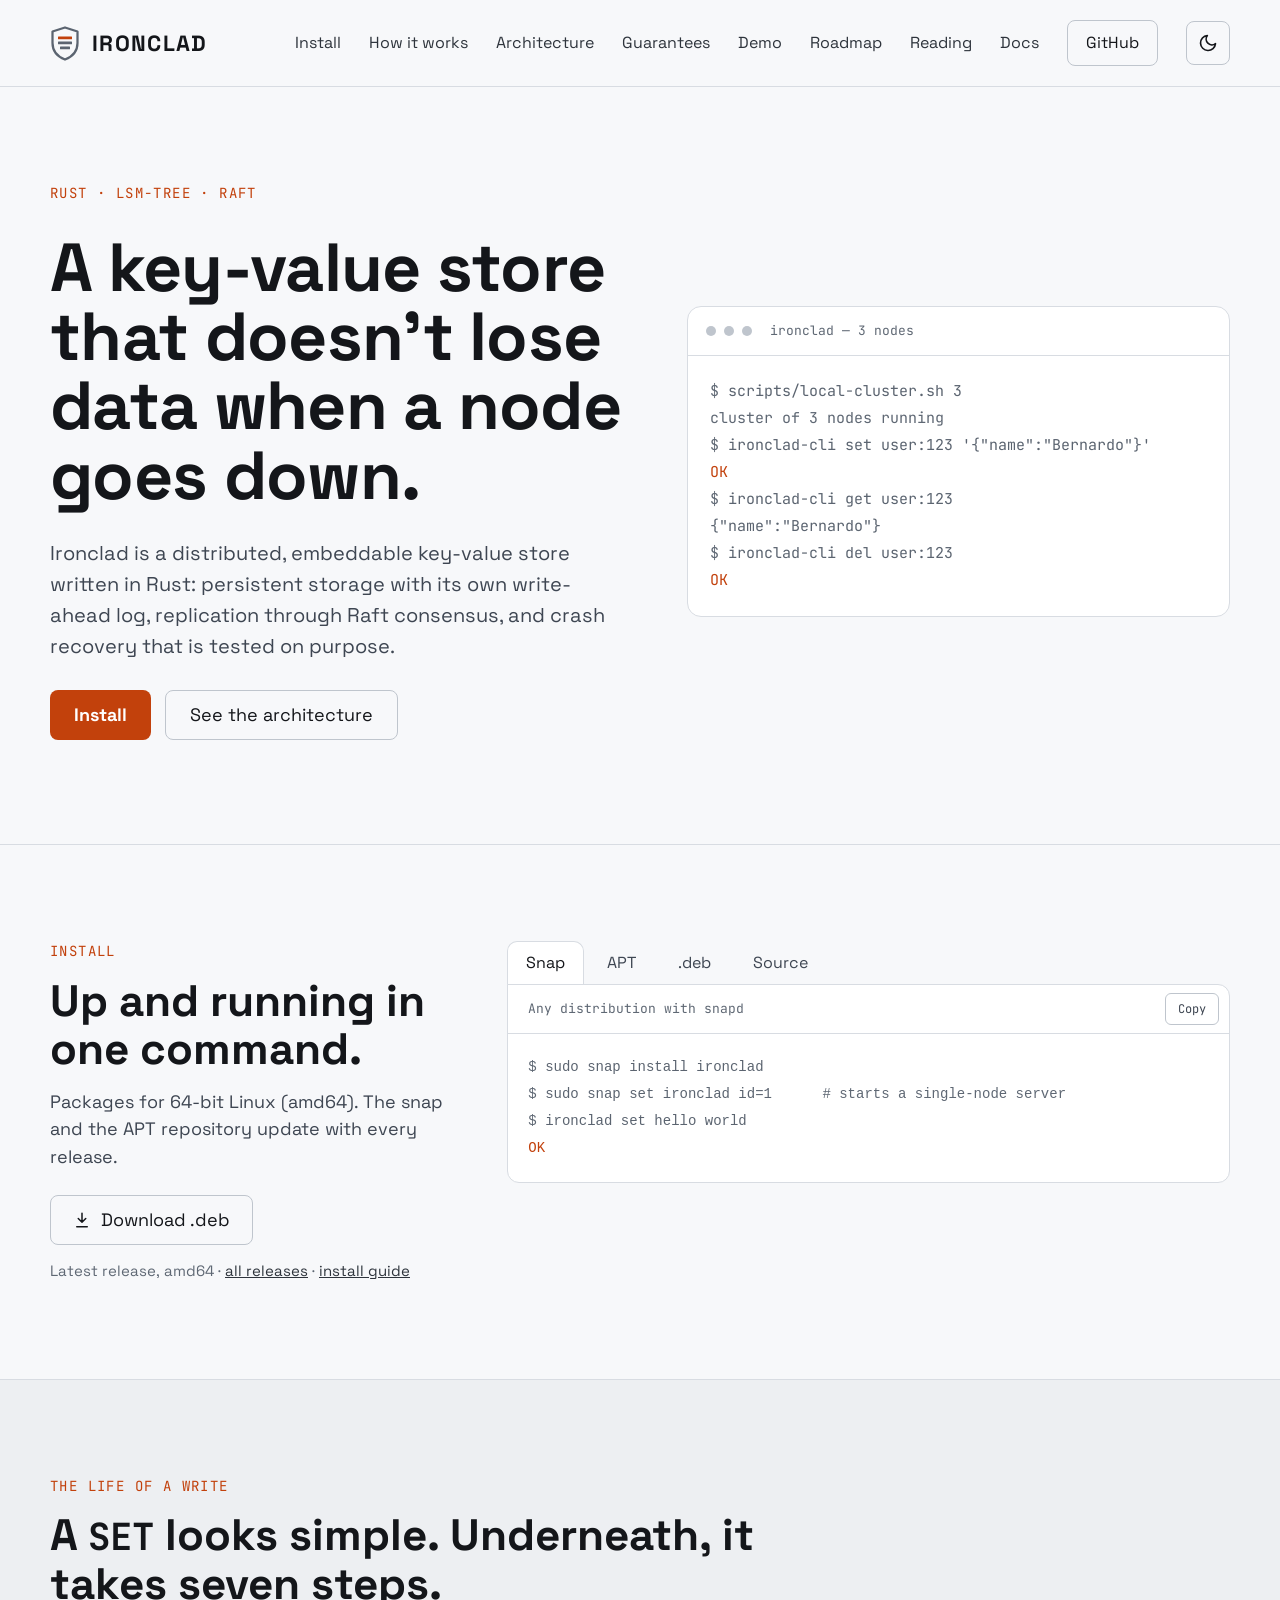
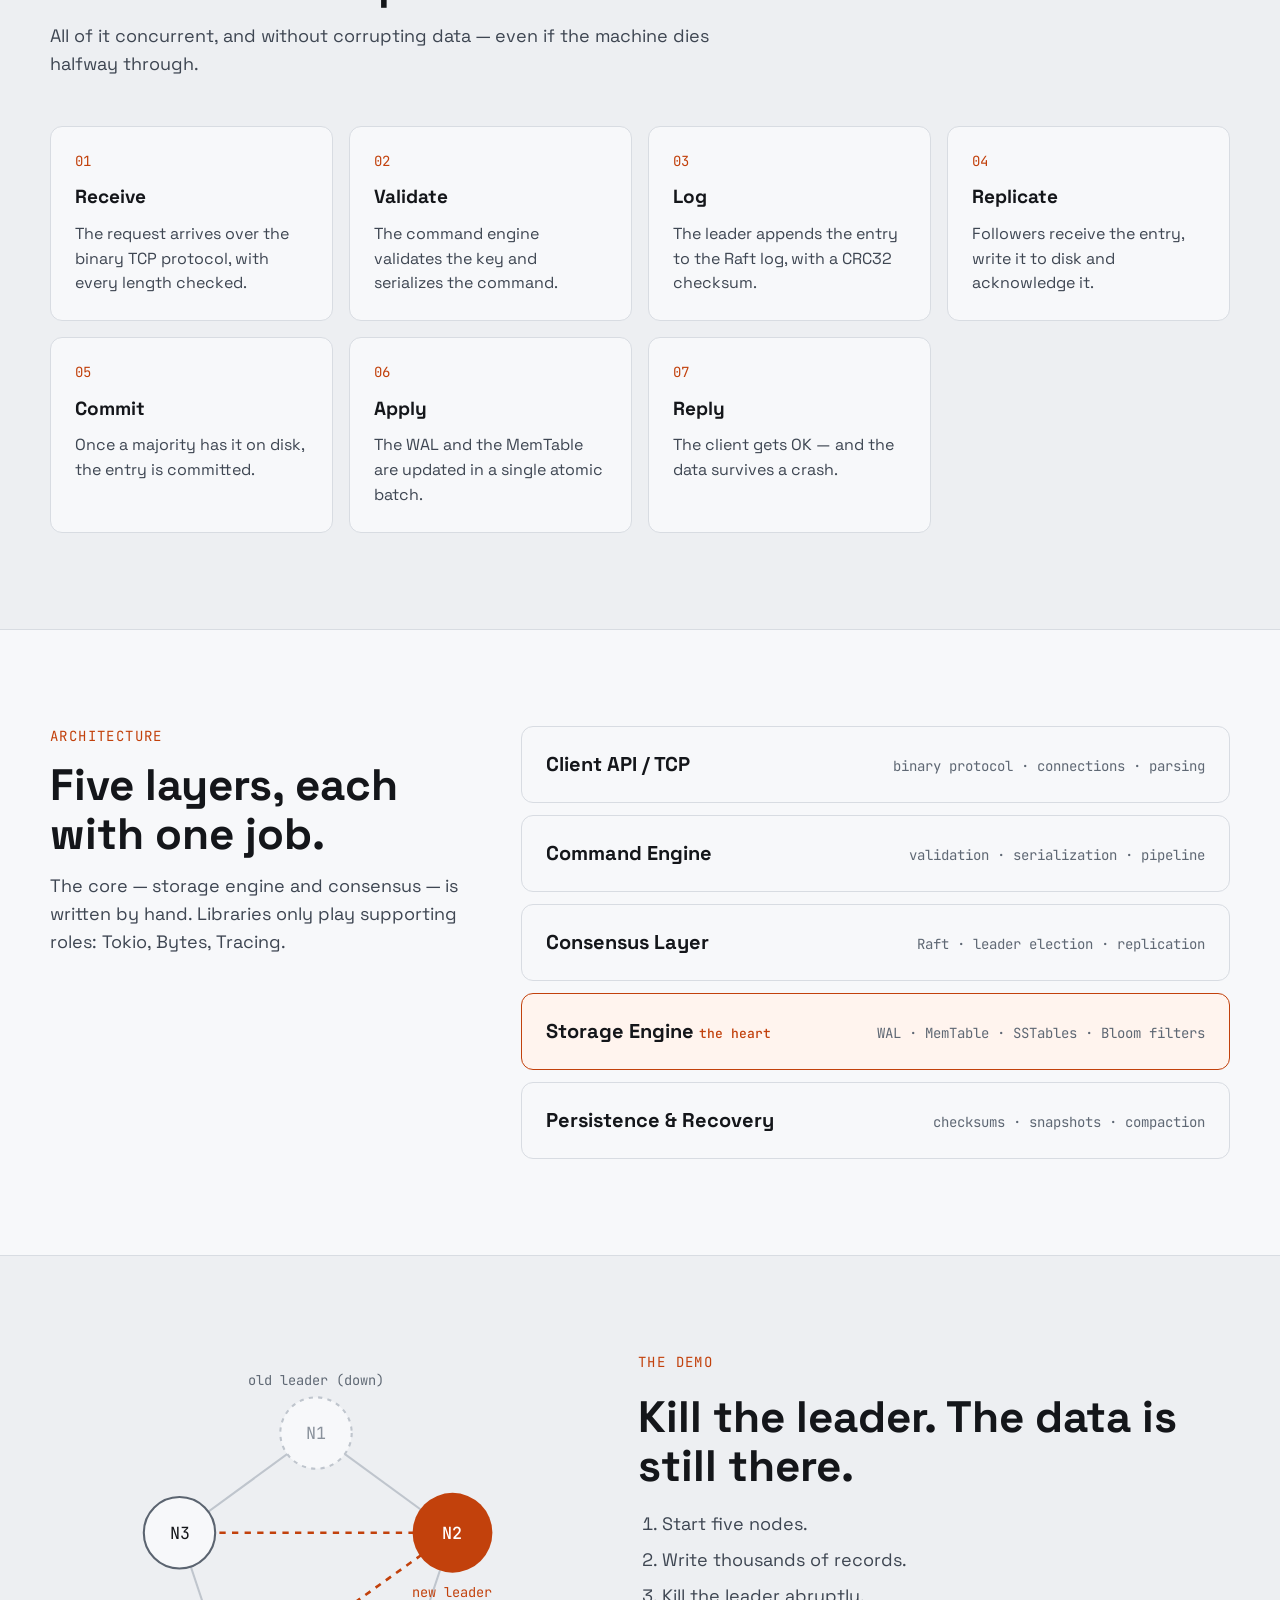
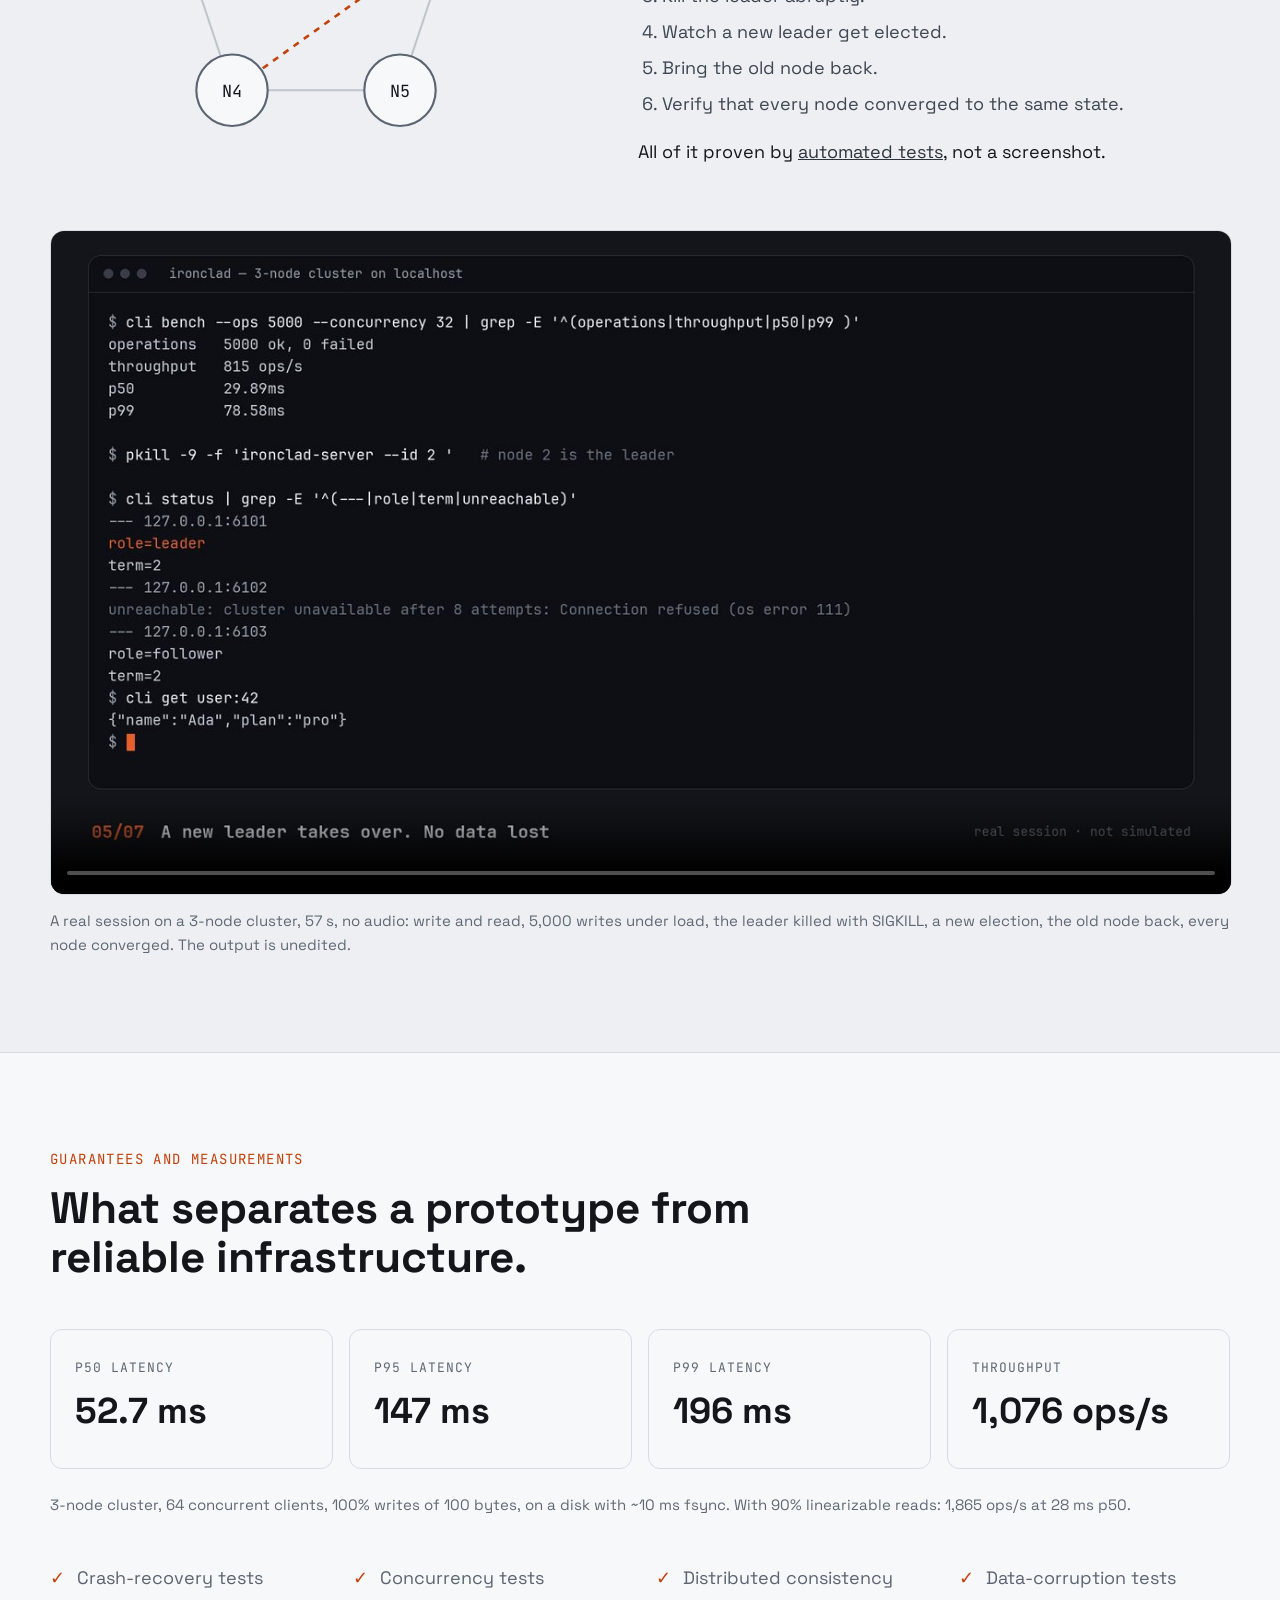
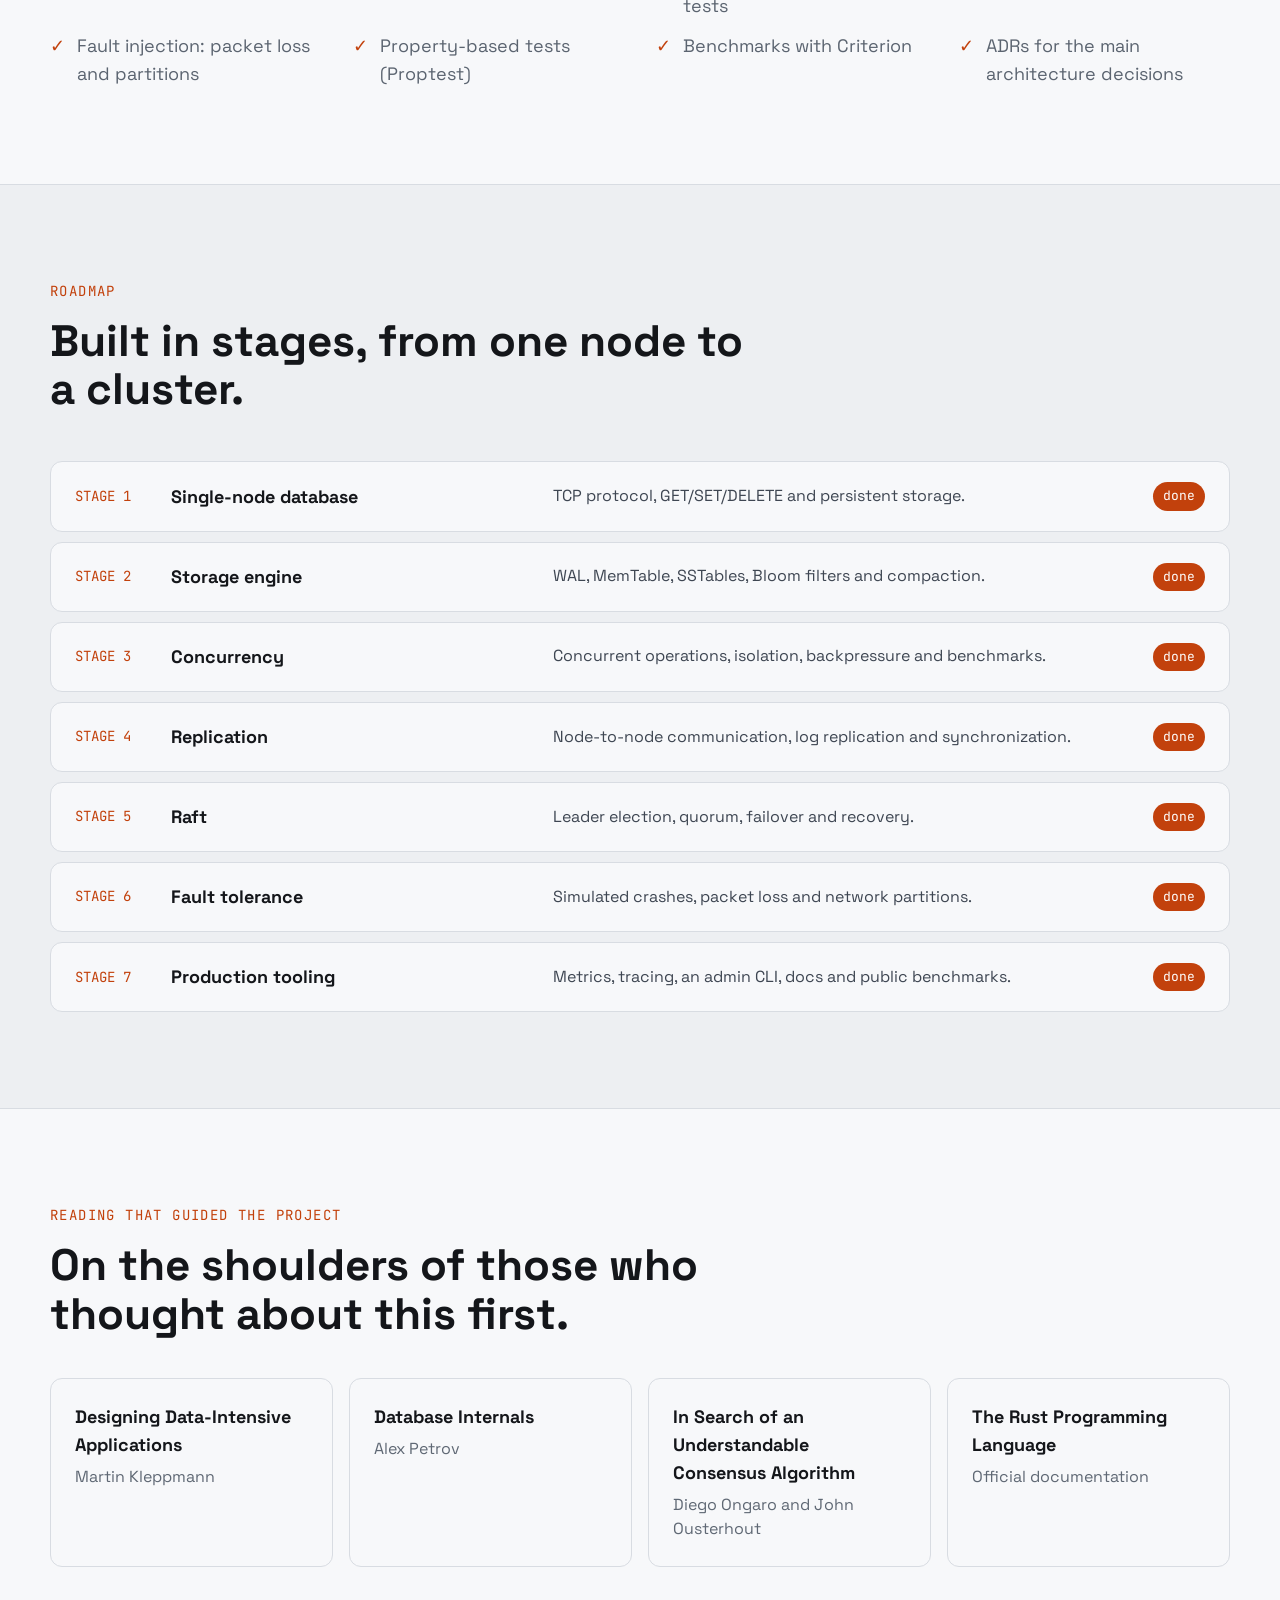
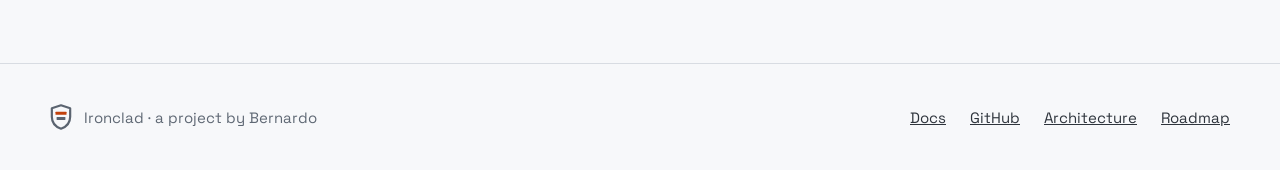
==== commit 2c201ae0: "Add demo video to the landing page A 57-second recording of a real 3-node session: writes, a load te" ====
--- a/index.html
+++ b/index.html
@@ -30,6 +30,7 @@
 <a href="#write-path" style="text-decoration: none">How it works</a>
 <a href="#architecture" style="text-decoration: none">Architecture</a>
 <a href="#guarantees" style="text-decoration: none">Guarantees</a>
+<a href="#demo" style="text-decoration: none">Demo</a>
 <a href="#roadmap" style="text-decoration: none">Roadmap</a>
 <a href="#reading" style="text-decoration: none">Reading</a>
 <a href="docs.html" style="text-decoration: none">Docs</a>
@@ -153,7 +154,7 @@
 </div>
 </section>
 
-<section style="border-top: 1px solid var(--border); background: var(--bg-alt)">
+<section id="demo" style="border-top: 1px solid var(--border); background: var(--bg-alt)">
 <div style="max-width: 1180px; margin: 0 auto; padding: 96px 24px; display: flex; flex-wrap: wrap; align-items: center; gap: 56px">
 <div style="flex: 1 1 380px; display: flex; justify-content: center">
 <svg width="100%" viewBox="0 0 400 360" style="max-width: 420px" role="img" aria-label="Five-node cluster: the old leader went down and a new leader was elected">
@@ -192,6 +193,13 @@
 </ol>
 <p style="margin: 0; color: var(--text)">All of it proven by <a href="https://github.com/berdfandrade/ironclad/blob/main/tests/cluster.rs">automated tests</a>, not a screenshot.</p>
 </div>
+<figure style="flex: 1 1 100%; margin: 8px 0 0; display: flex; flex-direction: column; gap: 14px">
+<video controls preload="none" playsinline poster="assets/ironclad-demo-poster.jpg" width="1280" height="720" style="width: 100%; height: auto; border: 1px solid var(--border); border-radius: 14px; background: var(--term-bg)" aria-describedby="demo-caption">
+<source src="assets/ironclad-demo.mp4" type="video/mp4">
+<a href="assets/ironclad-demo.mp4">Download the demo video (MP4, 57 s)</a>
+</video>
+<figcaption id="demo-caption" style="font-size: 15px; color: var(--muted)">A real session on a 3-node cluster, 57 s, no audio: write and read, 5,000 writes under load, the leader killed with SIGKILL, a new election, the old node back, every node converged. The output is unedited.</figcaption>
+</figure>
 </div>
 </section>
 
